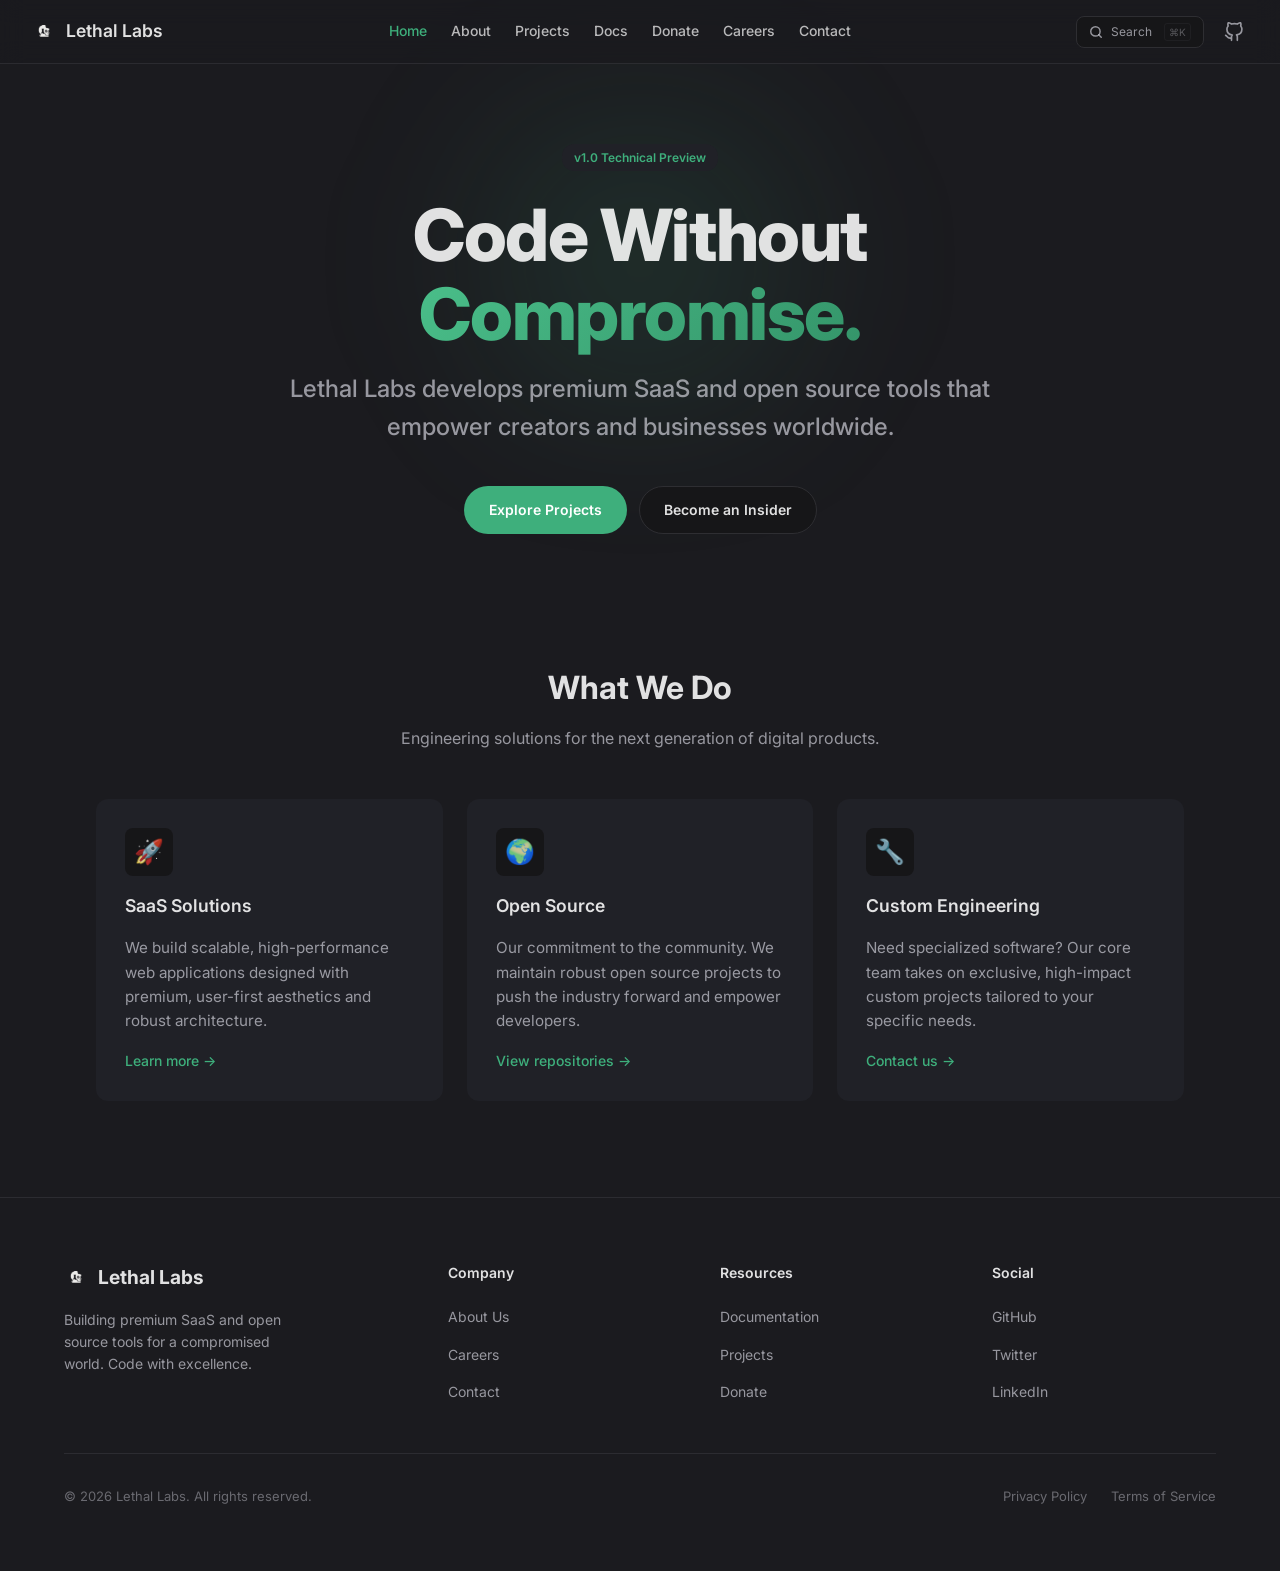
==== index.html @ 12bb0dec "new updates" ====
<!DOCTYPE html>
<html lang="en">
<head>
  <meta charset="UTF-8">
  <meta name="viewport" content="width=device-width, initial-scale=1.0">
  <title>Lethal Labs | Code Without Compromise</title>
  <meta name="description" content="Lethal Labs develops premium SaaS and open source tools that empower creators and businesses.">
  <link rel="icon" type="image/png" href="favicon.png">
  <link rel="stylesheet" href="styles.css">
  <link rel="preconnect" href="https://fonts.googleapis.com">
  <link rel="preconnect" href="https://fonts.gstatic.com" crossorigin>
  <link href="https://fonts.googleapis.com/css2?family=Inter:wght@400;500;600;700;800&display=swap" rel="stylesheet">
</head>
<body>

  <nav>
    <div class="nav-content">
      <div class="nav-brand">
        <a href="index.html">
          <img src="assets/logo.png" alt="Lethal Labs Logo">
          <span>Lethal Labs</span>
        </a>
      </div>
      
      <div class="nav-links">
        <a href="index.html" class="active">Home</a>
        <a href="about.html">About</a>
        <a href="projects.html">Projects</a>
        <a href="docs.html">Docs</a>
        <a href="donate.html">Donate</a>
        <a href="careers.html">Careers</a>
        <a href="contact.html">Contact</a>
      </div>

      <div class="nav-right">
        <div class="search-shortcut">
          <svg width="14" height="14" viewBox="0 0 24 24" fill="none" stroke="currentColor" stroke-width="2.5" stroke-linecap="round" stroke-linejoin="round"><circle cx="11" cy="11" r="8"></circle><line x1="21" y1="21" x2="16.65" y2="16.65"></line></svg>
          <span>Search</span>
          <span style="opacity: 0.5; margin-left: 4px; font-size: 10px; border: 1px solid var(--vp-c-divider); padding: 0 4px; border-radius: 3px;">⌘K</span>
        </div>
        <a href="https://github.com/openthot/lethallabs" aria-label="GitHub" class="nav-icon" target="_blank">
          <svg width="20" height="20" viewBox="0 0 24 24" fill="none" stroke="currentColor" stroke-width="2" stroke-linecap="round" stroke-linejoin="round"><path d="M9 19c-5 1.5-5-2.5-7-3m14 6v-3.87a3.37 3.37 0 0 0-.94-2.61c3.14-.35 6.44-1.54 6.44-7A5.44 5.44 0 0 0 20 4.77 5.07 5.07 0 0 0 19.91 1S18.73.65 16 2.48a13.38 13.38 0 0 0-7 0C6.27.65 5.09 1 5.09 1A5.07 5.07 0 0 0 5 4.77a5.44 5.44 0 0 0-1.5 3.78c0 5.42 3.3 6.61 6.44 7A3.37 3.37 0 0 0 9 18.13V22"></path></svg>
        </a>
        <button class="mobile-menu-btn" aria-label="Toggle Navigation">
          <svg width="24" height="24" viewBox="0 0 24 24" fill="none" stroke="currentColor" stroke-width="2" stroke-linecap="round" stroke-linejoin="round"><line x1="3" y1="12" x2="21" y2="12"></line><line x1="3" y1="6" x2="21" y2="6"></line><line x1="3" y1="18" x2="21" y2="18"></line></svg>
        </button>
      </div>
    </div>
  </nav>
  
  <main>
    <section class="hero fade-in">
      <div class="badge">v1.0 Technical Preview</div>
      <h1>Code Without <br><span>Compromise.</span></h1>
      <p>Lethal Labs develops premium SaaS and open source tools that empower creators and businesses worldwide.</p>
      <div class="cta-group">
        <a href="projects.html" class="btn btn-primary">Explore Projects</a>
        <a href="docs.html" class="btn btn-secondary">Become an Insider</a>
      </div>
    </section>

    <section class="container fade-in" style="animation-delay: 0.1s;">
      <div class="section-header">
        <h2>What We Do</h2>
        <p style="color: var(--vp-c-text-2);">Engineering solutions for the next generation of digital products.</p>
      </div>
      
      <div class="grid">
        <div class="card">
          <div class="icon">🚀</div>
          <h3>SaaS Solutions</h3>
          <p>We build scalable, high-performance web applications designed with premium, user-first aesthetics and robust architecture.</p>
          <a href="projects.html" class="link">Learn more <span>&rarr;</span></a>
        </div>
        
        <div class="card">
          <div class="icon">🌍</div>
          <h3>Open Source</h3>
          <p>Our commitment to the community. We maintain robust open source projects to push the industry forward and empower developers.</p>
          <a href="projects.html" class="link">View repositories <span>&rarr;</span></a>
        </div>
        
        <div class="card">
          <div class="icon">🔧</div>
          <h3>Custom Engineering</h3>
          <p>Need specialized software? Our core team takes on exclusive, high-impact custom projects tailored to your specific needs.</p>
          <a href="contact.html" class="link">Contact us <span>&rarr;</span></a>
        </div>
      </div>
    </section>
  </main>

  <footer>
    <div class="footer-content">
      <div class="footer-brand">
        <a href="index.html" style="font-weight: 700; font-size: 1.2rem; display: flex; align-items: center; gap: 10px;">
          <img src="assets/logo.png" alt="Logo" style="width: 24px;"> Lethal Labs
        </a>
        <p>Building premium SaaS and open source tools for a compromised world. Code with excellence.</p>
      </div>
      
      <div class="footer-column">
        <h4>Company</h4>
        <ul>
          <li><a href="about.html">About Us</a></li>
          <li><a href="careers.html">Careers</a></li>
          <li><a href="contact.html">Contact</a></li>
        </ul>
      </div>
      <div class="footer-column">
        <h4>Resources</h4>
        <ul>
          <li><a href="docs.html">Documentation</a></li>
          <li><a href="projects.html">Projects</a></li>
          <li><a href="donate.html">Donate</a></li>
        </ul>
      </div>
      <div class="footer-column">
        <h4>Social</h4>
        <ul>
          <li><a href="https://github.com/openthot" target="_blank">GitHub</a></li>
          <li><a href="#">Twitter</a></li>
          <li><a href="#">LinkedIn</a></li>
        </ul>
      </div>
    </div>
    
    <div class="footer-bottom">
      <p>&copy; 2026 Lethal Labs. All rights reserved.</p>
      <div style="display: flex; gap: 24px;">
        <a href="#">Privacy Policy</a>
        <a href="#">Terms of Service</a>
      </div>
    </div>
  </footer>

  <script src="script.js"></script>
</body>
</html>
---- styles.css ----
:root {
  /* VitePress Dark Theme Tokens */
  --vp-c-bg: #1b1b1f;
  --vp-c-bg-alt: #161618;
  --vp-c-bg-elv: #202127;
  --vp-c-bg-soft: #202127;
  
  --vp-c-text-1: rgba(255, 255, 255, 0.87);
  --vp-c-text-2: rgba(235, 235, 245, 0.60);
  --vp-c-text-3: rgba(235, 235, 245, 0.38);
  
  --vp-c-border: #2e2e32;
  --vp-c-divider: rgba(82, 82, 89, 0.32);
  --vp-c-gutter: rgba(0, 0, 0, 0.5);
  
  /* Brand Colors (Kimi CLI Green) */
  --vp-c-brand: #3eaf7c;
  --vp-c-brand-light: #4abf8a;
  --vp-c-brand-lighter: #59ce99;
  --vp-c-brand-dark: #349469;
  --vp-c-brand-darker: #2a7a56;
  
  --vp-c-brand-next: #3eaf7c;
  
  /* Layout */
  --vp-nav-height: 64px;
  --vp-layout-max-width: 1440px;
  --vp-screen-max-width: 1152px;
  
  /* Transitions */
  --transition: all 0.25s cubic-bezier(0.4, 0, 0.2, 1);
  
  /* Font */
  --font-family: 'Inter', system-ui, -apple-system, sans-serif;
  --font-mono: 'JetBrains Mono', monospace;

  /* Legacy Mapping for compatibility */
  --accent-color: var(--vp-c-brand);
}

/* Reset & Base */
* {
  box-sizing: border-box;
  margin: 0;
  padding: 0;
}

html {
  scroll-behavior: smooth;
  font-size: 16px;
}

body {
  font-family: var(--font-family);
  background-color: var(--vp-c-bg);
  color: var(--vp-c-text-1);
  line-height: 1.6;
  -webkit-font-smoothing: antialiased;
  overflow-x: hidden;
}

a {
  color: inherit;
  text-decoration: none;
  transition: var(--transition);
}

ul {
  list-style: none;
}

/* Animations */
@keyframes fadeIn {
  from { opacity: 0; transform: translateY(15px); }
  to { opacity: 1; transform: translateY(0); }
}

.fade-in {
  animation: fadeIn 0.5s ease-out forwards;
}

/* Navigation (VitePress Style) */
nav {
  position: fixed;
  top: 0;
  left: 0;
  width: 100%;
  height: var(--vp-nav-height);
  background-color: rgba(27, 27, 31, 0.7);
  backdrop-filter: blur(12px);
  -webkit-backdrop-filter: blur(12px);
  border-bottom: 1px solid var(--vp-c-divider);
  z-index: 1000;
  display: flex;
  justify-content: center;
}

.nav-content {
  width: 100%;
  max-width: var(--vp-layout-max-width);
  padding: 0 32px;
  display: flex;
  justify-content: space-between;
  align-items: center;
}

.nav-brand a {
  display: flex;
  align-items: center;
  gap: 10px;
  font-weight: 600;
  font-size: 1.1rem;
  color: var(--vp-c-text-1);
}

.nav-brand img {
  width: 24px;
  height: 24px;
}

.nav-links {
  display: flex;
  gap: 24px;
  align-items: center;
}

.nav-links a {
  font-size: 14px;
  font-weight: 500;
  color: var(--vp-c-text-1);
  opacity: 0.8;
}

.nav-links a:hover,
.nav-links a.active {
  opacity: 1;
  color: var(--vp-c-brand);
}

.nav-right {
  display: flex;
  align-items: center;
  gap: 16px;
}

.search-shortcut {
  display: flex;
  align-items: center;
  gap: 8px;
  padding: 0 12px;
  height: 32px;
  background-color: var(--vp-c-bg-alt);
  border: 1px solid var(--vp-c-border);
  border-radius: 8px;
  color: var(--vp-c-text-2);
  font-size: 12px;
  cursor: pointer;
  transition: var(--transition);
}

.search-shortcut:hover {
  border-color: var(--vp-c-brand);
}

.nav-icon {
  color: var(--vp-c-text-2);
  display: flex;
  align-items: center;
  padding: 4px;
}

.nav-icon:hover {
  color: var(--vp-c-text-1);
}

/* Hero Section (VPHero Style) */
.hero {
  padding: calc(var(--vp-nav-height) + 80px) 32px 80px;
  display: flex;
  flex-direction: column;
  align-items: center;
  text-align: center;
  position: relative;
}

/* VitePress Hero Blob */
.hero::before {
  content: '';
  position: absolute;
  top: 10%;
  left: 50%;
  transform: translateX(-50%);
  width: 600px;
  height: 400px;
  background-image: radial-gradient(circle, rgba(62, 175, 124, 0.15) 0%, transparent 70%);
  filter: blur(60px);
  z-index: -1;
  pointer-events: none;
}

.hero .badge {
  display: inline-block;
  padding: 4px 12px;
  background-color: var(--vp-c-bg-soft);
  border-radius: 12px;
  color: var(--vp-c-brand);
  font-size: 12px;
  font-weight: 600;
  margin-bottom: 24px;
}

.hero h1 {
  font-size: clamp(2.5rem, 8vw, 4.5rem);
  font-weight: 800;
  line-height: 1.1;
  letter-spacing: -0.02em;
  margin-bottom: 16px;
  color: var(--vp-c-text-1);
}

.hero h1 span {
  background: linear-gradient(135deg, var(--vp-c-brand-light) 0%, var(--vp-c-brand-dark) 100%);
  -webkit-background-clip: text;
  -webkit-text-fill-color: transparent;
}

.hero p {
  max-width: 768px;
  font-size: clamp(1.2rem, 3vw, 1.5rem);
  color: var(--vp-c-text-2);
  margin-bottom: 40px;
  font-weight: 500;
}

.cta-group {
  display: flex;
  gap: 12px;
  flex-wrap: wrap;
  justify-content: center;
}

/* Buttons (VitePress Action Buttons) */
.btn {
  display: inline-flex;
  align-items: center;
  justify-content: center;
  height: 48px;
  padding: 0 24px;
  border-radius: 24px;
  font-size: 14px;
  font-weight: 600;
  cursor: pointer;
  transition: var(--transition);
  border: 1px solid transparent;
}

.btn-primary {
  background-color: var(--vp-c-brand);
  color: #ffffff;
}

.btn-primary:hover {
  background-color: var(--vp-c-brand-light);
}

.btn-secondary {
  background-color: var(--vp-c-bg-alt);
  color: var(--vp-c-text-1);
  border-color: var(--vp-c-border);
}

.btn-secondary:hover {
  border-color: var(--vp-c-brand);
}

/* Feature Grid (VPFeatures Style) */
.container {
  max-width: var(--vp-screen-max-width);
  margin: 0 auto;
  padding: 48px 32px 96px;
}

.section-header {
  margin-bottom: 48px;
  text-align: center;
}

.section-header h2 {
  font-size: 2rem;
  font-weight: 700;
  margin-bottom: 12px;
}

.grid {
  display: grid;
  grid-template-columns: repeat(auto-fit, minmax(320px, 1fr));
  gap: 24px;
}

.card {
  background-color: var(--vp-c-bg-soft);
  padding: 28px;
  border-radius: 12px;
  border: 1px solid transparent;
  transition: var(--transition);
  display: flex;
  flex-direction: column;
  gap: 16px;
}

.card:hover {
  border-color: var(--vp-c-brand);
}

.card .icon {
  font-size: 24px;
  width: 48px;
  height: 48px;
  background-color: var(--vp-c-bg-alt);
  border-radius: 8px;
  display: flex;
  align-items: center;
  justify-content: center;
}

.card h3 {
  font-size: 1.1rem;
  font-weight: 600;
  color: var(--vp-c-text-1);
}

.card p {
  font-size: 0.95rem;
  color: var(--vp-c-text-2);
  line-height: 1.6;
}

.card .link {
  margin-top: auto;
  font-size: 14px;
  font-weight: 500;
  color: var(--vp-c-brand);
  display: flex;
  align-items: center;
  gap: 4px;
}

/* Footer (VPFooter Style) */
footer {
  border-top: 1px solid var(--vp-c-divider);
  padding: 64px 32px;
  background-color: var(--vp-c-bg);
}

.footer-content {
  max-width: var(--vp-screen-max-width);
  margin: 0 auto;
  display: grid;
  grid-template-columns: 1.5fr repeat(3, 1fr);
  gap: 48px;
}

.footer-brand {
  display: flex;
  flex-direction: column;
  gap: 16px;
}

.footer-brand p {
  font-size: 14px;
  color: var(--vp-c-text-2);
  max-width: 240px;
}

.footer-column h4 {
  font-size: 14px;
  font-weight: 600;
  color: var(--vp-c-text-1);
  margin-bottom: 20px;
}

.footer-column ul {
  display: flex;
  flex-direction: column;
  gap: 12px;
}

.footer-column a {
  font-size: 14px;
  color: var(--vp-c-text-2);
}

.footer-column a:hover {
  color: var(--vp-c-brand);
}

.footer-bottom {
  max-width: var(--vp-screen-max-width);
  margin: 48px auto 0;
  padding-top: 32px;
  border-top: 1px solid var(--vp-c-divider);
  display: flex;
  justify-content: space-between;
  align-items: center;
  color: var(--vp-c-text-3);
  font-size: 13px;
}

/* Search Overlay (DocSearch Aesthetic) */
.search-overlay {
  position: fixed;
  top: 0;
  left: 0;
  width: 100%;
  height: 100%;
  background-color: rgba(0, 0, 0, 0.8);
  backdrop-filter: blur(4px);
  z-index: 2000;
  display: none;
  align-items: flex-start;
  justify-content: center;
  padding: 80px 20px;
}

.search-overlay.active {
  display: flex;
}

.search-modal {
  width: 100%;
  max-width: 560px;
  background-color: var(--vp-c-bg-elv);
  border-radius: 8px;
  box-shadow: 0 12px 40px rgba(0,0,0,0.4);
  overflow: hidden;
  animation: fadeIn 0.2s ease-out;
}

.search-header {
  display: flex;
  align-items: center;
  padding: 0 20px;
  height: 56px;
  border-bottom: 1px solid var(--vp-c-divider);
  gap: 12px;
}

.search-header input {
  flex-grow: 1;
  background: none;
  border: none;
  color: var(--vp-c-text-1);
  font-size: 16px;
  outline: none;
}

.close-search {
  background: var(--vp-c-bg-alt);
  border: 1px solid var(--vp-c-border);
  color: var(--vp-c-text-2);
  padding: 4px 8px;
  border-radius: 4px;
  font-size: 10px;
  cursor: pointer;
}

.search-results {
  max-height: 400px;
  overflow-y: auto;
  padding: 8px;
}

.search-result-item {
  display: block;
  padding: 12px 16px;
  border-radius: 6px;
}

.search-result-item:hover {
  background-color: var(--vp-c-bg-alt);
}

.result-title {
  font-weight: 600;
  font-size: 14px;
  color: var(--vp-c-brand);
}

.result-url {
  font-size: 12px;
  color: var(--vp-c-text-2);
}

.search-empty {
  padding: 40px;
  text-align: center;
  color: var(--vp-c-text-3);
  font-size: 14px;
}

/* Mobile Menu Button */
.mobile-menu-btn {
  display: none;
  background: none;
  border: none;
  color: var(--vp-c-text-1);
  cursor: pointer;
  padding: 8px;
}

/* Sidebar (for Docs) */
.sidebar {
  width: 272px;
  height: calc(100vh - var(--vp-nav-height));
  position: sticky;
  top: var(--vp-nav-height);
  padding: 32px 0;
  overflow-y: auto;
}

/* Responsive */
@media (max-width: 960px) {
  .nav-links {
    display: none;
    position: fixed;
    top: var(--vp-nav-height);
    left: 0;
    width: 100%;
    background-color: var(--vp-c-bg);
    flex-direction: column;
    padding: 32px;
    border-bottom: 1px solid var(--vp-c-divider);
    z-index: 1001;
  }
  
  .nav-links.active {
    display: flex;
  }
  
  .mobile-menu-btn {
    display: block;
  }
  
  .nav-right {
    gap: 8px;
  }
  
  .footer-content {
    grid-template-columns: 1fr;
    gap: 32px;
  }
}
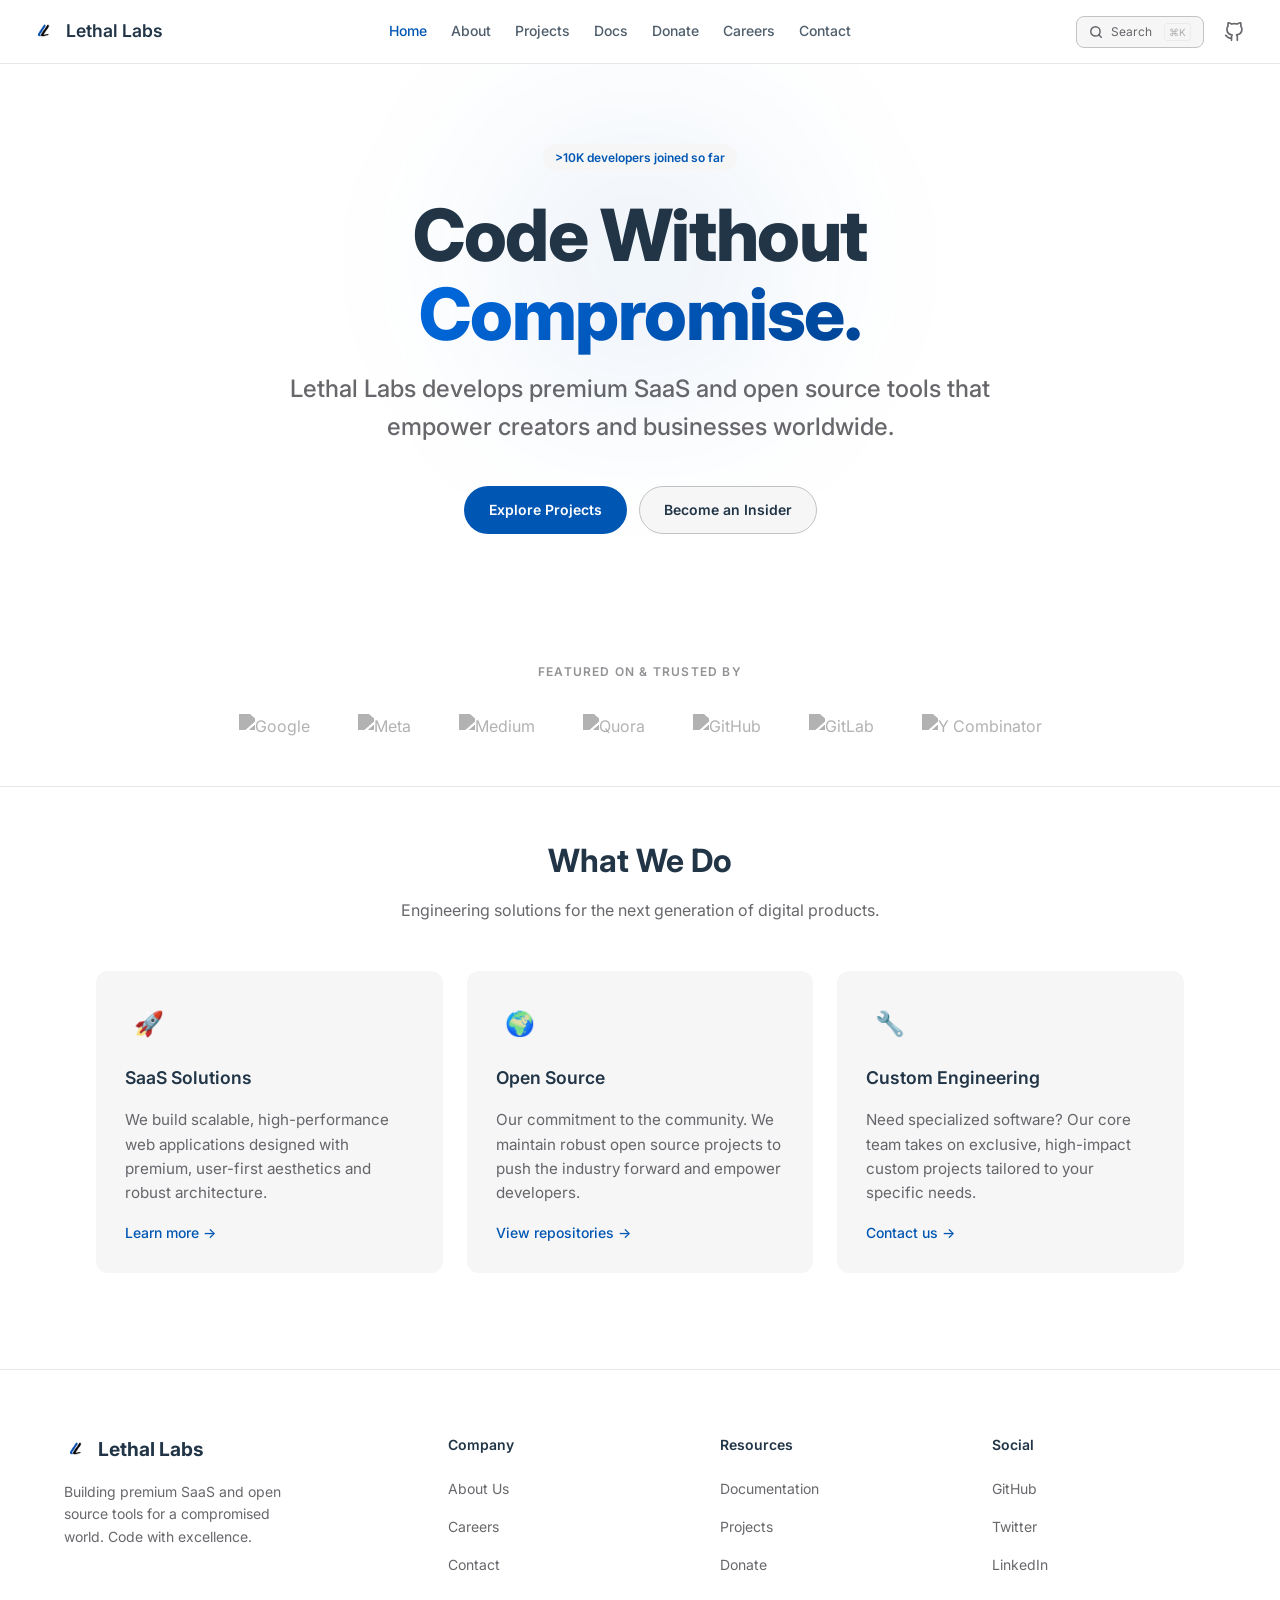
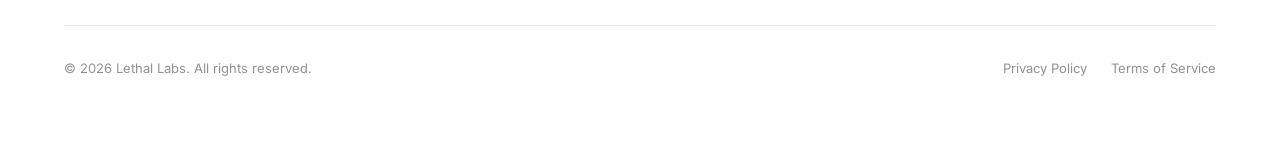
==== commit 24db8eac: "minor updates and featured brands" ====
--- a/index.html
+++ b/index.html
@@ -50,12 +50,25 @@
   
   <main>
     <section class="hero fade-in">
-      <div class="badge">v1.0 Technical Preview</div>
+      <div class="badge">>10K developers joined so far</div>
       <h1>Code Without <br><span>Compromise.</span></h1>
       <p>Lethal Labs develops premium SaaS and open source tools that empower creators and businesses worldwide.</p>
       <div class="cta-group">
         <a href="projects.html" class="btn btn-primary">Explore Projects</a>
         <a href="docs.html" class="btn btn-secondary">Become an Insider</a>
+      </div>
+    </section>
+
+    <section class="featured-on fade-in" style="animation-delay: 0.05s;">
+      <p>Featured On & Trusted By</p>
+      <div class="logo-bar">
+        <img src="https://cdn.jsdelivr.net/npm/simple-icons@v11/icons/google.svg" alt="Google">
+        <img src="https://cdn.jsdelivr.net/npm/simple-icons@v11/icons/meta.svg" alt="Meta">
+        <img src="https://cdn.jsdelivr.net/npm/simple-icons@v11/icons/medium.svg" alt="Medium">
+        <img src="https://cdn.jsdelivr.net/npm/simple-icons@v11/icons/quora.svg" alt="Quora">
+        <img src="https://cdn.jsdelivr.net/npm/simple-icons@v11/icons/github.svg" alt="GitHub">
+        <img src="https://cdn.jsdelivr.net/npm/simple-icons@v11/icons/gitlab.svg" alt="GitLab">
+        <img src="https://cdn.jsdelivr.net/npm/simple-icons@v11/icons/ycombinator.svg" alt="Y Combinator">
       </div>
     </section>
 
--- a/styles.css
+++ b/styles.css
@@ -1,26 +1,26 @@
 :root {
-  /* VitePress Dark Theme Tokens */
-  --vp-c-bg: #1b1b1f;
-  --vp-c-bg-alt: #161618;
-  --vp-c-bg-elv: #202127;
-  --vp-c-bg-soft: #202127;
-  
-  --vp-c-text-1: rgba(255, 255, 255, 0.87);
-  --vp-c-text-2: rgba(235, 235, 245, 0.60);
-  --vp-c-text-3: rgba(235, 235, 245, 0.38);
-  
-  --vp-c-border: #2e2e32;
-  --vp-c-divider: rgba(82, 82, 89, 0.32);
-  --vp-c-gutter: rgba(0, 0, 0, 0.5);
-  
-  /* Brand Colors (Kimi CLI Green) */
-  --vp-c-brand: #3eaf7c;
-  --vp-c-brand-light: #4abf8a;
-  --vp-c-brand-lighter: #59ce99;
-  --vp-c-brand-dark: #349469;
-  --vp-c-brand-darker: #2a7a56;
-  
-  --vp-c-brand-next: #3eaf7c;
+  /* VitePress Light Theme Tokens */
+  --vp-c-bg: #ffffff;
+  --vp-c-bg-alt: #f6f6f7;
+  --vp-c-bg-elv: #ffffff;
+  --vp-c-bg-soft: #f6f6f7;
+  
+  --vp-c-text-1: #213547;
+  --vp-c-text-2: rgba(60, 60, 67, 0.78);
+  --vp-c-text-3: rgba(60, 60, 67, 0.56);
+  
+  --vp-c-border: #c2c2c4;
+  --vp-c-divider: rgba(60, 60, 67, 0.12);
+  --vp-c-gutter: rgba(0, 0, 0, 0.05);
+  
+  /* Brand Colors (Matched to Logo Blue) */
+  --vp-c-brand: #0056b3;
+  --vp-c-brand-light: #006ae0;
+  --vp-c-brand-lighter: #1a85ff;
+  --vp-c-brand-dark: #004494;
+  --vp-c-brand-darker: #003375;
+  
+  --vp-c-brand-next: #0056b3;
   
   /* Layout */
   --vp-nav-height: 64px;
@@ -86,7 +86,7 @@
   left: 0;
   width: 100%;
   height: var(--vp-nav-height);
-  background-color: rgba(27, 27, 31, 0.7);
+  background-color: rgba(255, 255, 255, 0.8);
   backdrop-filter: blur(12px);
   -webkit-backdrop-filter: blur(12px);
   border-bottom: 1px solid var(--vp-c-divider);
@@ -192,7 +192,7 @@
   transform: translateX(-50%);
   width: 600px;
   height: 400px;
-  background-image: radial-gradient(circle, rgba(62, 175, 124, 0.15) 0%, transparent 70%);
+  background-image: radial-gradient(circle, rgba(0, 86, 179, 0.08) 0%, transparent 70%);
   filter: blur(60px);
   z-index: -1;
   pointer-events: none;
@@ -343,6 +343,46 @@
   display: flex;
   align-items: center;
   gap: 4px;
+}
+
+/* Featured On Section */
+.featured-on {
+  padding: 48px 32px;
+  border-bottom: 1px solid var(--vp-c-divider);
+  text-align: center;
+  overflow: hidden;
+}
+
+.featured-on p {
+  font-size: 12px;
+  font-weight: 600;
+  text-transform: uppercase;
+  letter-spacing: 0.1em;
+  color: var(--vp-c-text-3);
+  margin-bottom: 32px;
+}
+
+.logo-bar {
+  display: flex;
+  justify-content: center;
+  align-items: center;
+  flex-wrap: wrap;
+  gap: 48px;
+  max-width: var(--vp-screen-max-width);
+  margin: 0 auto;
+}
+
+.logo-bar svg, .logo-bar img {
+  height: 24px;
+  filter: grayscale(1) brightness(0);
+  opacity: 0.3;
+  transition: var(--transition);
+}
+
+.logo-bar svg:hover, .logo-bar img:hover {
+  filter: grayscale(0) brightness(1);
+  opacity: 1;
+  color: var(--vp-c-text-1);
 }
 
 /* Footer (VPFooter Style) */
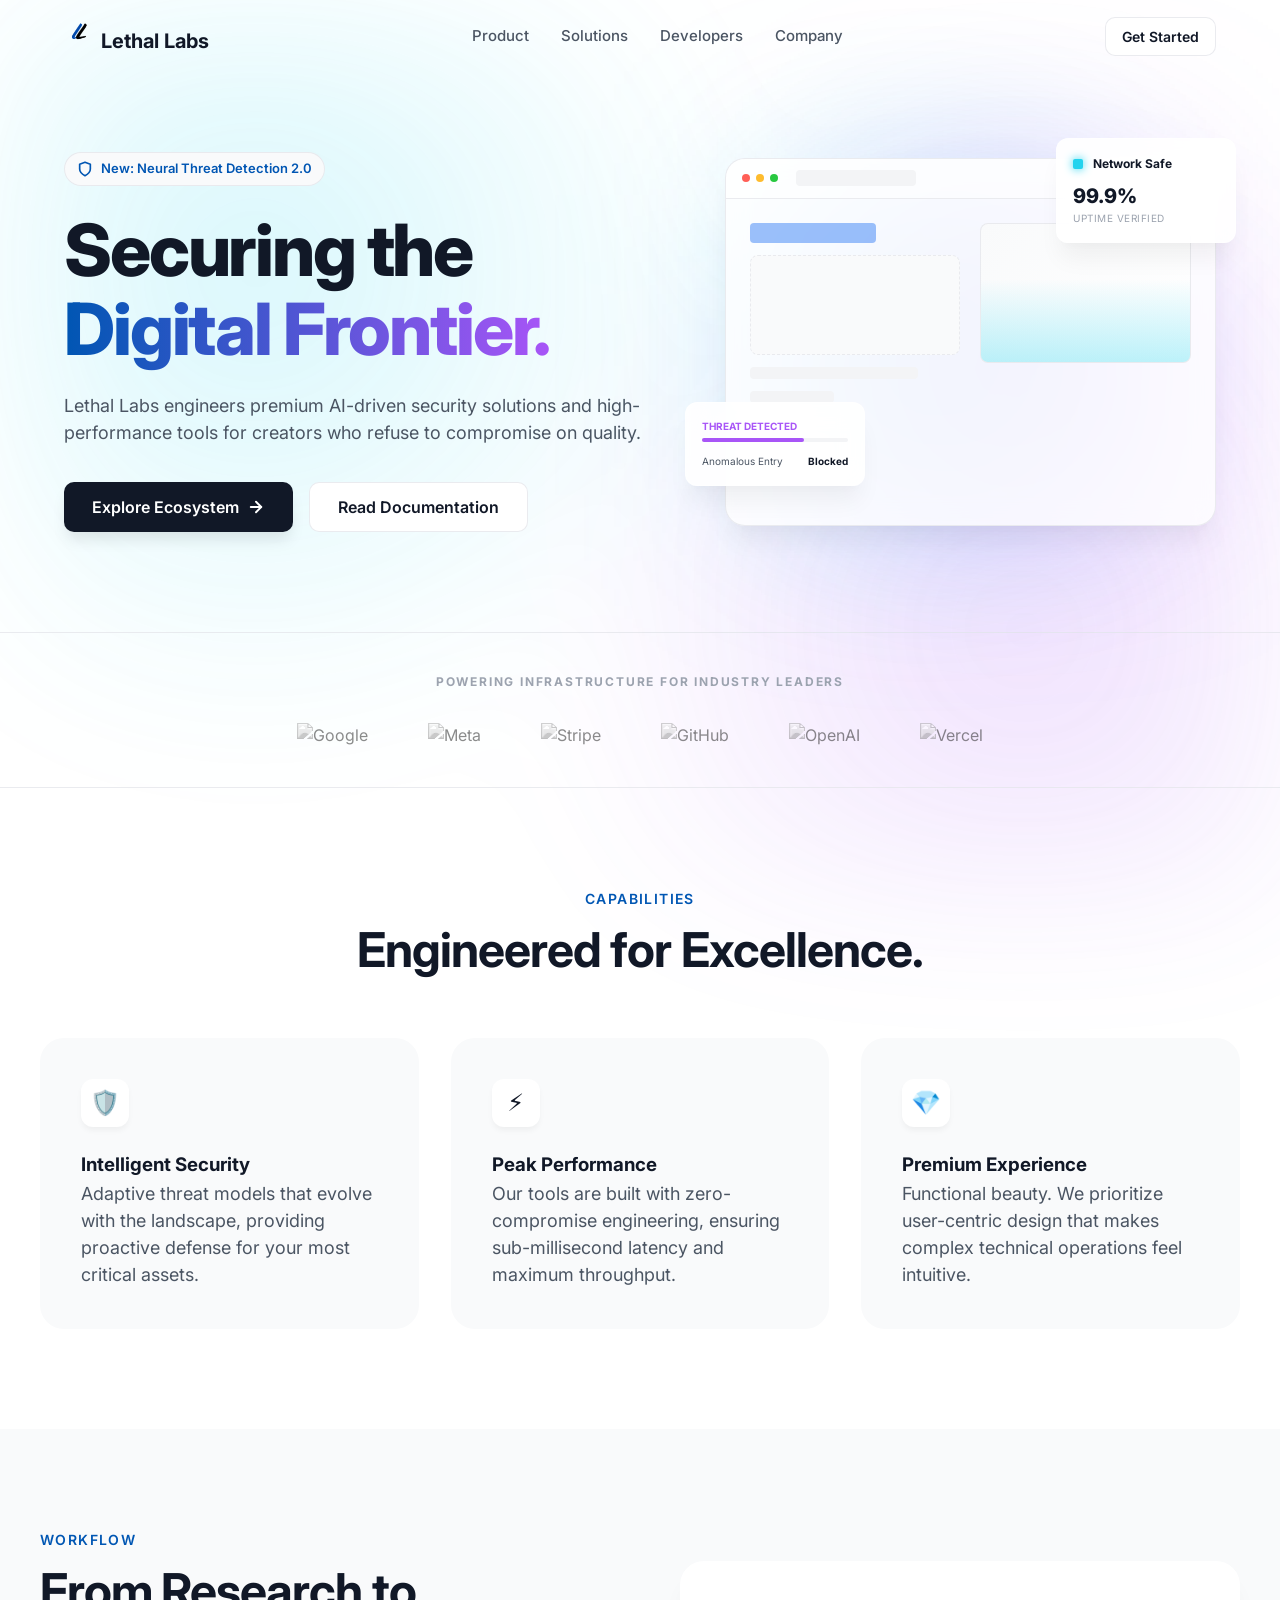
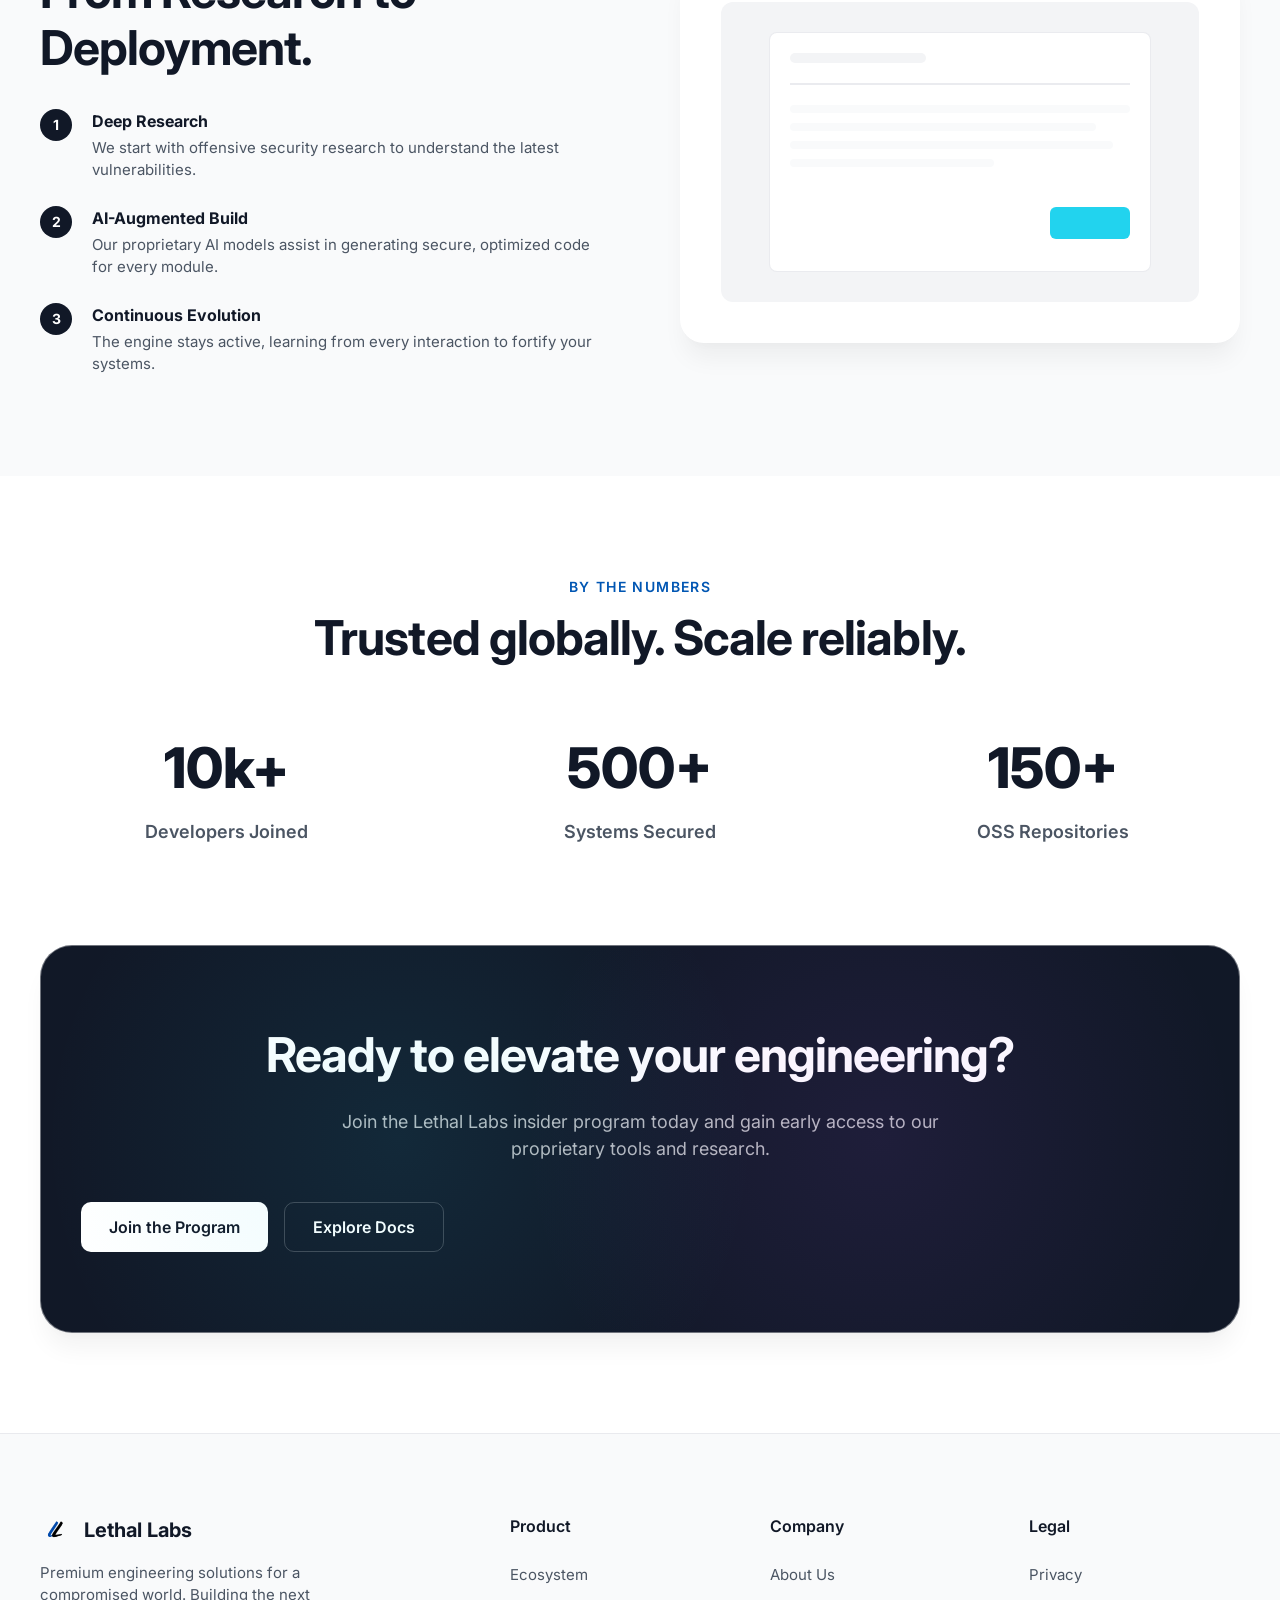
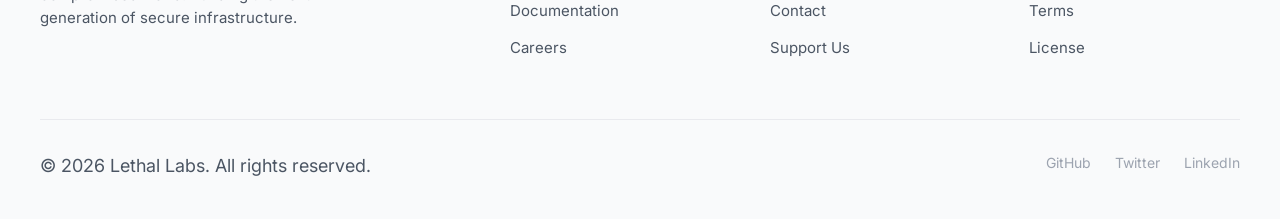
==== commit 16294304: "full site redesign with premium SaaS aesthetic and site-wide consistency" ====
--- a/index.html
+++ b/index.html
@@ -3,8 +3,8 @@
 <head>
   <meta charset="UTF-8">
   <meta name="viewport" content="width=device-width, initial-scale=1.0">
-  <title>Lethal Labs | Code Without Compromise</title>
-  <meta name="description" content="Lethal Labs develops premium SaaS and open source tools that empower creators and businesses.">
+  <title>Lethal Labs | Intelligent Security & AI Engineering</title>
+  <meta name="description" content="Lethal Labs develops high-end SaaS and AI tools for the next generation of digital infrastructure. Premium security, performance, and design.">
   <link rel="icon" type="image/png" href="favicon.png">
   <link rel="stylesheet" href="styles.css">
   <link rel="preconnect" href="https://fonts.googleapis.com">
@@ -13,7 +13,9 @@
 </head>
 <body>
 
-  <nav>
+  <div class="bg-mesh"></div>
+
+  <nav id="navbar">
     <div class="nav-content">
       <div class="nav-brand">
         <a href="index.html">
@@ -23,130 +25,269 @@
       </div>
       
       <div class="nav-links">
-        <a href="index.html" class="active">Home</a>
-        <a href="about.html">About</a>
-        <a href="projects.html">Projects</a>
-        <a href="docs.html">Docs</a>
-        <a href="donate.html">Donate</a>
-        <a href="careers.html">Careers</a>
-        <a href="contact.html">Contact</a>
+        <a href="index.html">Product</a>
+        <a href="projects.html">Solutions</a>
+        <a href="docs.html">Developers</a>
+        <a href="about.html">Company</a>
       </div>
 
       <div class="nav-right">
-        <div class="search-shortcut">
-          <svg width="14" height="14" viewBox="0 0 24 24" fill="none" stroke="currentColor" stroke-width="2.5" stroke-linecap="round" stroke-linejoin="round"><circle cx="11" cy="11" r="8"></circle><line x1="21" y1="21" x2="16.65" y2="16.65"></line></svg>
-          <span>Search</span>
-          <span style="opacity: 0.5; margin-left: 4px; font-size: 10px; border: 1px solid var(--vp-c-divider); padding: 0 4px; border-radius: 3px;">⌘K</span>
-        </div>
-        <a href="https://github.com/openthot/lethallabs" aria-label="GitHub" class="nav-icon" target="_blank">
-          <svg width="20" height="20" viewBox="0 0 24 24" fill="none" stroke="currentColor" stroke-width="2" stroke-linecap="round" stroke-linejoin="round"><path d="M9 19c-5 1.5-5-2.5-7-3m14 6v-3.87a3.37 3.37 0 0 0-.94-2.61c3.14-.35 6.44-1.54 6.44-7A5.44 5.44 0 0 0 20 4.77 5.07 5.07 0 0 0 19.91 1S18.73.65 16 2.48a13.38 13.38 0 0 0-7 0C6.27.65 5.09 1 5.09 1A5.07 5.07 0 0 0 5 4.77a5.44 5.44 0 0 0-1.5 3.78c0 5.42 3.3 6.61 6.44 7A3.37 3.37 0 0 0 9 18.13V22"></path></svg>
-        </a>
-        <button class="mobile-menu-btn" aria-label="Toggle Navigation">
-          <svg width="24" height="24" viewBox="0 0 24 24" fill="none" stroke="currentColor" stroke-width="2" stroke-linecap="round" stroke-linejoin="round"><line x1="3" y1="12" x2="21" y2="12"></line><line x1="3" y1="6" x2="21" y2="6"></line><line x1="3" y1="18" x2="21" y2="18"></line></svg>
-        </button>
+        <a href="contact.html" class="btn btn-secondary" style="padding: 8px 16px; font-size: 0.875rem;">Get Started</a>
       </div>
     </div>
   </nav>
-  
+
   <main>
-    <section class="hero fade-in">
-      <div class="badge">>10K developers joined so far</div>
-      <h1>Code Without <br><span>Compromise.</span></h1>
-      <p>Lethal Labs develops premium SaaS and open source tools that empower creators and businesses worldwide.</p>
-      <div class="cta-group">
-        <a href="projects.html" class="btn btn-primary">Explore Projects</a>
-        <a href="docs.html" class="btn btn-secondary">Become an Insider</a>
-      </div>
-    </section>
-
-    <section class="featured-on fade-in" style="animation-delay: 0.05s;">
-      <p>Featured On & Trusted By</p>
-      <div class="logo-bar">
-        <img src="https://cdn.jsdelivr.net/npm/simple-icons@v11/icons/google.svg" alt="Google">
-        <img src="https://cdn.jsdelivr.net/npm/simple-icons@v11/icons/meta.svg" alt="Meta">
-        <img src="https://cdn.jsdelivr.net/npm/simple-icons@v11/icons/medium.svg" alt="Medium">
-        <img src="https://cdn.jsdelivr.net/npm/simple-icons@v11/icons/quora.svg" alt="Quora">
-        <img src="https://cdn.jsdelivr.net/npm/simple-icons@v11/icons/github.svg" alt="GitHub">
-        <img src="https://cdn.jsdelivr.net/npm/simple-icons@v11/icons/gitlab.svg" alt="GitLab">
-        <img src="https://cdn.jsdelivr.net/npm/simple-icons@v11/icons/ycombinator.svg" alt="Y Combinator">
-      </div>
-    </section>
-
-    <section class="container fade-in" style="animation-delay: 0.1s;">
-      <div class="section-header">
-        <h2>What We Do</h2>
-        <p style="color: var(--vp-c-text-2);">Engineering solutions for the next generation of digital products.</p>
-      </div>
-      
-      <div class="grid">
-        <div class="card">
-          <div class="icon">🚀</div>
-          <h3>SaaS Solutions</h3>
-          <p>We build scalable, high-performance web applications designed with premium, user-first aesthetics and robust architecture.</p>
-          <a href="projects.html" class="link">Learn more <span>&rarr;</span></a>
-        </div>
+    <!-- Hero Section -->
+    <section class="hero">
+      <div class="hero-content">
+        <div class="badge">
+          <svg width="16" height="16" viewBox="0 0 24 24" fill="none" stroke="currentColor" stroke-width="2.5" stroke-linecap="round" stroke-linejoin="round"><path d="M12 22s8-4 8-10V5l-8-3-8 3v7c0 6 8 10 8 10z"></path></svg>
+          New: Neural Threat Detection 2.0
+        </div>
+        <h1>Securing the <br><span>Digital Frontier.</span></h1>
+        <p>Lethal Labs engineers premium AI-driven security solutions and high-performance tools for creators who refuse to compromise on quality.</p>
+        <div class="cta-group">
+          <a href="projects.html" class="btn btn-primary">
+            Explore Ecosystem
+            <svg width="18" height="18" viewBox="0 0 24 24" fill="none" stroke="currentColor" stroke-width="2.5" stroke-linecap="round" stroke-linejoin="round"><line x1="5" y1="12" x2="19" y2="12"></line><polyline points="12 5 19 12 12 19"></polyline></svg>
+          </a>
+          <a href="docs.html" class="btn btn-secondary">Read Documentation</a>
+        </div>
+      </div>
+
+      <div class="hero-graphic">
+        <!-- Background Ambient Glows -->
+        <div style="position: absolute; width: 300px; height: 300px; background: var(--accent-glow-cyan); filter: blur(100px); top: 10%; left: 10%; z-index: 0;"></div>
+        <div style="position: absolute; width: 300px; height: 300px; background: var(--accent-glow-purple); filter: blur(100px); bottom: 10%; right: 10%; z-index: 0;"></div>
+
+        <!-- Main Product Card (Abstract Dashboard) -->
+        <div class="main-card glass animate-float" style="background: rgba(255,255,255,0.8); border: 1px solid var(--border-subtle); display: flex; flex-direction: column; z-index: 1;">
+          <div style="height: 40px; border-bottom: 1px solid var(--border-subtle); display: flex; align-items: center; padding: 0 16px; gap: 6px; background: rgba(255,255,255,0.5);">
+            <div style="width: 8px; height: 8px; border-radius: 50%; background: #ff5f57;"></div>
+            <div style="width: 8px; height: 8px; border-radius: 50%; background: #febc2e;"></div>
+            <div style="width: 8px; height: 8px; border-radius: 50%; background: #28c840;"></div>
+            <div style="margin-left: 12px; height: 16px; width: 120px; background: var(--bg-tertiary); border-radius: 4px;"></div>
+          </div>
+          <div style="flex-grow: 1; padding: 24px; display: grid; grid-template-columns: 1fr 1fr; gap: 20px;">
+            <div style="display: flex; flex-direction: column; gap: 12px;">
+              <div style="height: 20px; width: 60%; background: var(--brand-glow); border-radius: 4px;"></div>
+              <div style="height: 100px; width: 100%; background: var(--bg-secondary); border-radius: 8px; border: 1px dashed var(--border-subtle);"></div>
+              <div style="height: 12px; width: 80%; background: var(--bg-tertiary); border-radius: 4px;"></div>
+              <div style="height: 12px; width: 40%; background: var(--bg-tertiary); border-radius: 4px;"></div>
+            </div>
+            <div style="display: flex; flex-direction: column; gap: 12px;">
+              <div style="height: 140px; width: 100%; background: linear-gradient(135deg, var(--bg-secondary) 0%, white 100%); border-radius: 8px; position: relative; overflow: hidden; border: 1px solid var(--border-subtle);">
+                 <div style="position: absolute; bottom: 0; left: 0; width: 100%; height: 60%; background: linear-gradient(0deg, var(--accent-glow-cyan) 0%, transparent 100%);"></div>
+              </div>
+            </div>
+          </div>
+        </div>
+
+        <!-- Floating Accent Cards -->
+        <div class="floating-card glass animate-float card-1" style="background: rgba(255,255,255,0.9);">
+          <div style="display: flex; align-items: center; gap: 10px; margin-bottom: 8px;">
+            <div style="width: 10px; height: 10px; border-radius: 20%; background: var(--accent-cyan); box-shadow: 0 0 10px var(--accent-cyan);"></div>
+            <span style="font-size: 0.75rem; font-weight: 700; color: var(--text-primary);">Network Safe</span>
+          </div>
+          <div style="font-size: 1.25rem; font-weight: 800; color: var(--text-primary);">99.9%</div>
+          <div style="font-size: 0.625rem; color: var(--text-tertiary); text-transform: uppercase; letter-spacing: 0.05em;">Uptime verified</div>
+        </div>
+
+        <div class="floating-card glass animate-float card-2" style="background: rgba(255,255,255,0.9);">
+          <div style="font-size: 0.625rem; font-weight: 700; color: var(--accent-purple); margin-bottom: 4px;">THREAT DETECTED</div>
+          <div style="height: 4px; width: 100%; background: var(--bg-tertiary); border-radius: 2px; margin-bottom: 12px;">
+            <div style="height: 100%; width: 70%; background: var(--accent-purple); border-radius: 2px;"></div>
+          </div>
+          <div style="display: flex; justify-content: space-between; align-items: center;">
+             <span style="font-size: 0.625rem; color: var(--text-secondary);">Anomalous Entry</span>
+             <span style="font-size: 0.625rem; font-weight: 700;">Blocked</span>
+          </div>
+        </div>
+      </div>
+    </section>
+
+    <!-- Trust Strip -->
+    <section style="padding: 40px 24px; border-top: 1px solid var(--border-subtle); border-bottom: 1px solid var(--border-subtle);">
+      <div class="container">
+        <p style="text-align: center; font-size: 0.75rem; font-weight: 700; color: var(--text-tertiary); text-transform: uppercase; letter-spacing: 0.15em; margin-bottom: 32px;">Powering infrastructure for industry leaders</p>
+        <div class="logo-bar">
+          <img src="https://cdn.jsdelivr.net/npm/simple-icons@v11/icons/google.svg" alt="Google">
+          <img src="https://cdn.jsdelivr.net/npm/simple-icons@v11/icons/meta.svg" alt="Meta">
+          <img src="https://cdn.jsdelivr.net/npm/simple-icons@v11/icons/stripe.svg" alt="Stripe">
+          <img src="https://cdn.jsdelivr.net/npm/simple-icons@v11/icons/github.svg" alt="GitHub">
+          <img src="https://cdn.jsdelivr.net/npm/simple-icons@v11/icons/openai.svg" alt="OpenAI">
+          <img src="https://cdn.jsdelivr.net/npm/simple-icons@v11/icons/vercel.svg" alt="Vercel">
+        </div>
+      </div>
+    </section>
+
+    <!-- Features Grid -->
+    <section id="features">
+      <div class="container">
+        <div class="section-label">Capabilities</div>
+        <h2 class="section-title">Engineered for Excellence.</h2>
+        <div class="features-grid">
+          <div class="feature-card">
+            <div class="feature-icon">🛡️</div>
+            <h3>Intelligent Security</h3>
+            <p>Adaptive threat models that evolve with the landscape, providing proactive defense for your most critical assets.</p>
+          </div>
+          <div class="feature-card">
+            <div class="feature-icon">⚡</div>
+            <h3>Peak Performance</h3>
+            <p>Our tools are built with zero-compromise engineering, ensuring sub-millisecond latency and maximum throughput.</p>
+          </div>
+          <div class="feature-card">
+            <div class="feature-icon">💎</div>
+            <h3>Premium Experience</h3>
+            <p>Functional beauty. We prioritize user-centric design that makes complex technical operations feel intuitive.</p>
+          </div>
+        </div>
+      </div>
+    </section>
+
+    <!-- Workflow Section -->
+    <section style="background: var(--bg-secondary);">
+      <div class="container" style="display: grid; grid-template-columns: 1fr 1fr; gap: 80px; align-items: center;">
+        <div>
+          <div class="section-label" style="text-align: left;">Workflow</div>
+          <h2 style="text-align: left; margin-bottom: 32px;">From Research to <br>Deployment.</h2>
+          <div style="display: flex; flex-direction: column; gap: 24px;">
+            <div style="display: flex; gap: 20px;">
+              <div style="flex-shrink: 0; width: 32px; height: 32px; border-radius: 50%; background: var(--text-primary); color: white; display: flex; align-items: center; justify-content: center; font-weight: 700; font-size: 0.875rem;">1</div>
+              <div>
+                <h4 style="margin-bottom: 4px;">Deep Research</h4>
+                <p style="font-size: 0.9375rem;">We start with offensive security research to understand the latest vulnerabilities.</p>
+              </div>
+            </div>
+            <div style="display: flex; gap: 20px;">
+              <div style="flex-shrink: 0; width: 32px; height: 32px; border-radius: 50%; background: var(--text-primary); color: white; display: flex; align-items: center; justify-content: center; font-weight: 700; font-size: 0.875rem;">2</div>
+              <div>
+                <h4 style="margin-bottom: 4px;">AI-Augmented Build</h4>
+                <p style="font-size: 0.9375rem;">Our proprietary AI models assist in generating secure, optimized code for every module.</p>
+              </div>
+            </div>
+            <div style="display: flex; gap: 20px;">
+              <div style="flex-shrink: 0; width: 32px; height: 32px; border-radius: 50%; background: var(--text-primary); color: white; display: flex; align-items: center; justify-content: center; font-weight: 700; font-size: 0.875rem;">3</div>
+              <div>
+                <h4 style="margin-bottom: 4px;">Continuous Evolution</h4>
+                <p style="font-size: 0.9375rem;">The engine stays active, learning from every interaction to fortify your systems.</p>
+              </div>
+            </div>
+          </div>
+        </div>
+        <div class="glass" style="background: white; border-radius: 24px; padding: 40px; position: relative;">
+          <div style="height: 300px; width: 100%; background: var(--bg-tertiary); border-radius: 12px; display: flex; align-items: center; justify-content: center; overflow: hidden;">
+            <div style="width: 80%; height: 80%; background: white; border-radius: 8px; border: 1px solid var(--border-subtle); padding: 20px;">
+              <div style="width: 40%; height: 10px; background: var(--bg-tertiary); border-radius: 5px; margin-bottom: 20px;"></div>
+              <div style="width: 100%; height: 2px; background: var(--border-subtle); margin-bottom: 20px;"></div>
+              <div style="display: flex; flex-direction: column; gap: 10px;">
+                <div style="width: 100%; height: 8px; background: var(--bg-secondary); border-radius: 4px;"></div>
+                <div style="width: 90%; height: 8px; background: var(--bg-secondary); border-radius: 4px;"></div>
+                <div style="width: 95%; height: 8px; background: var(--bg-secondary); border-radius: 4px;"></div>
+                <div style="width: 60%; height: 8px; background: var(--bg-secondary); border-radius: 4px;"></div>
+              </div>
+              <div style="margin-top: 40px; display: flex; justify-content: flex-end;">
+                <div style="width: 80px; height: 32px; background: var(--accent-cyan); border-radius: 6px;"></div>
+              </div>
+            </div>
+          </div>
+        </div>
+      </div>
+    </section>
+
+    <!-- Proof/Stats Section -->
+    <section>
+      <div class="container" style="text-align: center;">
+        <div class="section-label">By the Numbers</div>
+        <h2 style="margin-bottom: 60px;">Trusted globally. Scale reliably.</h2>
+        <div style="display: grid; grid-template-columns: repeat(3, 1fr); gap: 40px;">
+          <div>
+            <div style="font-size: 3.5rem; font-weight: 800; color: var(--text-primary); margin-bottom: 8px;">10k+</div>
+            <p style="font-weight: 600;">Developers Joined</p>
+          </div>
+          <div>
+            <div style="font-size: 3.5rem; font-weight: 800; color: var(--text-primary); margin-bottom: 8px;">500+</div>
+            <p style="font-weight: 600;">Systems Secured</p>
+          </div>
+          <div>
+            <div style="font-size: 3.5rem; font-weight: 800; color: var(--text-primary); margin-bottom: 8px;">150+</div>
+            <p style="font-weight: 600;">OSS Repositories</p>
+          </div>
+        </div>
+      </div>
+    </section>
+
+    <!-- Final CTA -->
+    <section style="padding: 0 24px 100px;">
+      <div class="container glass" style="background: var(--text-primary); color: white; border-radius: 32px; padding: 80px 40px; text-align: center; position: relative; overflow: hidden;">
+        <div style="position: absolute; top: -50%; left: -20%; width: 100%; height: 200%; background: radial-gradient(circle, var(--accent-glow-cyan) 0%, transparent 50%); opacity: 0.3;"></div>
+        <div style="position: absolute; bottom: -50%; right: -20%; width: 100%; height: 200%; background: radial-gradient(circle, var(--accent-glow-purple) 0%, transparent 50%); opacity: 0.3;"></div>
         
-        <div class="card">
-          <div class="icon">🌍</div>
-          <h3>Open Source</h3>
-          <p>Our commitment to the community. We maintain robust open source projects to push the industry forward and empower developers.</p>
-          <a href="projects.html" class="link">View repositories <span>&rarr;</span></a>
-        </div>
-        
-        <div class="card">
-          <div class="icon">🔧</div>
-          <h3>Custom Engineering</h3>
-          <p>Need specialized software? Our core team takes on exclusive, high-impact custom projects tailored to your specific needs.</p>
-          <a href="contact.html" class="link">Contact us <span>&rarr;</span></a>
+        <h2 style="color: white; margin-bottom: 24px;">Ready to elevate your engineering?</h2>
+        <p style="color: rgba(255,255,255,0.7); max-width: 600px; margin: 0 auto 40px;">Join the Lethal Labs insider program today and gain early access to our proprietary tools and research.</p>
+        <div class="cta-group">
+          <a href="contact.html" class="btn" style="background: white; color: var(--text-primary);">Join the Program</a>
+          <a href="docs.html" class="btn" style="border: 1px solid rgba(255,255,255,0.2); color: white;">Explore Docs</a>
         </div>
       </div>
     </section>
   </main>
 
   <footer>
-    <div class="footer-content">
-      <div class="footer-brand">
-        <a href="index.html" style="font-weight: 700; font-size: 1.2rem; display: flex; align-items: center; gap: 10px;">
-          <img src="assets/logo.png" alt="Logo" style="width: 24px;"> Lethal Labs
-        </a>
-        <p>Building premium SaaS and open source tools for a compromised world. Code with excellence.</p>
-      </div>
-      
-      <div class="footer-column">
+    <div class="footer-grid">
+      <div class="footer-info">
+        <div class="nav-brand">
+          <img src="assets/logo.png" alt="Lethal Labs Logo">
+          <span>Lethal Labs</span>
+        </div>
+        <p>Premium engineering solutions for a compromised world. Building the next generation of secure infrastructure.</p>
+      </div>
+      <div class="footer-col">
+        <h4>Product</h4>
+        <ul>
+          <li><a href="projects.html">Ecosystem</a></li>
+          <li><a href="docs.html">Documentation</a></li>
+          <li><a href="careers.html">Careers</a></li>
+        </ul>
+      </div>
+      <div class="footer-col">
         <h4>Company</h4>
         <ul>
           <li><a href="about.html">About Us</a></li>
-          <li><a href="careers.html">Careers</a></li>
           <li><a href="contact.html">Contact</a></li>
+          <li><a href="donate.html">Support Us</a></li>
         </ul>
       </div>
-      <div class="footer-column">
-        <h4>Resources</h4>
+      <div class="footer-col">
+        <h4>Legal</h4>
         <ul>
-          <li><a href="docs.html">Documentation</a></li>
-          <li><a href="projects.html">Projects</a></li>
-          <li><a href="donate.html">Donate</a></li>
+          <li><a href="privacy.html">Privacy</a></li>
+          <li><a href="terms.html">Terms</a></li>
+          <li><a href="LICENSE">License</a></li>
         </ul>
       </div>
-      <div class="footer-column">
-        <h4>Social</h4>
-        <ul>
-          <li><a href="https://github.com/openthot" target="_blank">GitHub</a></li>
-          <li><a href="#">Twitter</a></li>
-          <li><a href="#">LinkedIn</a></li>
-        </ul>
-      </div>
     </div>
-    
     <div class="footer-bottom">
       <p>&copy; 2026 Lethal Labs. All rights reserved.</p>
       <div style="display: flex; gap: 24px;">
-        <a href="#">Privacy Policy</a>
-        <a href="#">Terms of Service</a>
+        <a href="https://github.com/openthot" target="_blank">GitHub</a>
+        <a href="#">Twitter</a>
+        <a href="#">LinkedIn</a>
       </div>
     </div>
   </footer>
 
-  <script src="script.js"></script>
+  <script>
+    const navbar = document.getElementById('navbar');
+    window.onscroll = () => {
+      if (window.scrollY > 20) {
+        navbar.classList.add('scrolled');
+      } else {
+        navbar.classList.remove('scrolled');
+      }
+    };
+  </script>
 </body>
 </html>
--- a/styles.css
+++ b/styles.css
@@ -1,44 +1,48 @@
 :root {
-  /* VitePress Light Theme Tokens */
-  --vp-c-bg: #ffffff;
-  --vp-c-bg-alt: #f6f6f7;
-  --vp-c-bg-elv: #ffffff;
-  --vp-c-bg-soft: #f6f6f7;
-  
-  --vp-c-text-1: #213547;
-  --vp-c-text-2: rgba(60, 60, 67, 0.78);
-  --vp-c-text-3: rgba(60, 60, 67, 0.56);
-  
-  --vp-c-border: #c2c2c4;
-  --vp-c-divider: rgba(60, 60, 67, 0.12);
-  --vp-c-gutter: rgba(0, 0, 0, 0.05);
-  
-  /* Brand Colors (Matched to Logo Blue) */
-  --vp-c-brand: #0056b3;
-  --vp-c-brand-light: #006ae0;
-  --vp-c-brand-lighter: #1a85ff;
-  --vp-c-brand-dark: #004494;
-  --vp-c-brand-darker: #003375;
-  
-  --vp-c-brand-next: #0056b3;
-  
-  /* Layout */
-  --vp-nav-height: 64px;
-  --vp-layout-max-width: 1440px;
-  --vp-screen-max-width: 1152px;
-  
-  /* Transitions */
-  --transition: all 0.25s cubic-bezier(0.4, 0, 0.2, 1);
-  
-  /* Font */
-  --font-family: 'Inter', system-ui, -apple-system, sans-serif;
-  --font-mono: 'JetBrains Mono', monospace;
-
-  /* Legacy Mapping for compatibility */
-  --accent-color: var(--vp-c-brand);
-}
-
-/* Reset & Base */
+  /* Premium SaaS Palette */
+  --bg-primary: #ffffff;
+  --bg-secondary: #f9fafb;
+  --bg-tertiary: #f3f4f6;
+  
+  --text-primary: #111827;
+  --text-secondary: #4b5563;
+  --text-tertiary: #9ca3af;
+  
+  --brand-primary: #0056b3;
+  --brand-light: #3b82f6;
+  --brand-glow: rgba(59, 130, 246, 0.5);
+  
+  /* Neon Accents */
+  --accent-cyan: #22d3ee;
+  --accent-purple: #a855f7;
+  --accent-glow-cyan: rgba(34, 211, 238, 0.3);
+  --accent-glow-purple: rgba(168, 85, 247, 0.3);
+  
+  --border-subtle: rgba(229, 231, 235, 0.8);
+  --glass-bg: rgba(255, 255, 255, 0.7);
+  --glass-border: rgba(255, 255, 255, 0.4);
+  
+  /* Layout & Transitions */
+  --nav-height: 72px;
+  --max-width: 1200px;
+  --transition-smooth: all 0.4s cubic-bezier(0.4, 0, 0.2, 1);
+  --shadow-premium: 0 20px 25px -5px rgba(0, 0, 0, 0.05), 0 10px 10px -5px rgba(0, 0, 0, 0.02);
+  
+  /* Typography */
+  --font-main: 'Inter', system-ui, -apple-system, sans-serif;
+
+  /* Legacy Mappings */
+  --vp-c-text-1: var(--text-primary);
+  --vp-c-text-2: var(--text-secondary);
+  --vp-c-text-3: var(--text-tertiary);
+  --vp-c-brand: var(--brand-primary);
+  --vp-c-bg: var(--bg-primary);
+  --vp-c-bg-alt: var(--bg-secondary);
+  --vp-c-bg-soft: var(--bg-secondary);
+  --vp-c-divider: var(--border-subtle);
+}
+
+/* Base Resets */
 * {
   box-sizing: border-box;
   margin: 0;
@@ -48,545 +52,408 @@
 html {
   scroll-behavior: smooth;
   font-size: 16px;
+  -webkit-font-smoothing: antialiased;
 }
 
 body {
-  font-family: var(--font-family);
-  background-color: var(--vp-c-bg);
-  color: var(--vp-c-text-1);
-  line-height: 1.6;
-  -webkit-font-smoothing: antialiased;
+  font-family: var(--font-main);
+  background-color: var(--bg-primary);
+  color: var(--text-primary);
+  line-height: 1.5;
   overflow-x: hidden;
 }
 
 a {
+  text-decoration: none;
   color: inherit;
-  text-decoration: none;
-  transition: var(--transition);
-}
-
-ul {
-  list-style: none;
+  transition: var(--transition-smooth);
+}
+
+/* Glassmorphism Utility */
+.glass {
+  background: var(--glass-bg);
+  backdrop-filter: blur(12px);
+  -webkit-backdrop-filter: blur(12px);
+  border: 1px solid var(--glass-border);
+  box-shadow: var(--shadow-premium);
 }
 
 /* Animations */
-@keyframes fadeIn {
-  from { opacity: 0; transform: translateY(15px); }
-  to { opacity: 1; transform: translateY(0); }
-}
-
-.fade-in {
-  animation: fadeIn 0.5s ease-out forwards;
-}
-
-/* Navigation (VitePress Style) */
+@keyframes float {
+  0% { transform: translateY(0px); }
+  50% { transform: translateY(-10px); }
+  100% { transform: translateY(0px); }
+}
+
+@keyframes pulse-glow {
+  0% { box-shadow: 0 0 0 0 var(--brand-glow); }
+  70% { box-shadow: 0 0 0 15px rgba(59, 130, 246, 0); }
+  100% { box-shadow: 0 0 0 0 rgba(59, 130, 246, 0); }
+}
+
+@keyframes mesh-gradient {
+  0% { background-position: 0% 50%; }
+  50% { background-position: 100% 50%; }
+  100% { background-position: 0% 50%; }
+}
+
+.animate-float {
+  animation: float 6s ease-in-out infinite;
+}
+
+/* Background Mesh */
+.bg-mesh {
+  position: fixed;
+  top: 0;
+  left: 0;
+  width: 100%;
+  height: 100%;
+  z-index: -1;
+  background: radial-gradient(circle at 20% 30%, var(--accent-glow-cyan) 0%, transparent 40%),
+              radial-gradient(circle at 80% 70%, var(--accent-glow-purple) 0%, transparent 40%);
+  filter: blur(80px);
+  opacity: 0.6;
+}
+
+/* Typography Scale */
+h1 {
+  font-size: clamp(2.5rem, 6vw, 4.5rem);
+  font-weight: 800;
+  line-height: 1.1;
+  letter-spacing: -0.03em;
+}
+
+h2 {
+  font-size: clamp(2rem, 4vw, 3rem);
+  font-weight: 700;
+  line-height: 1.2;
+  letter-spacing: -0.02em;
+}
+
+p {
+  font-size: 1.125rem;
+  color: var(--text-secondary);
+}
+
+/* Navigation */
 nav {
   position: fixed;
   top: 0;
   left: 0;
   width: 100%;
-  height: var(--vp-nav-height);
-  background-color: rgba(255, 255, 255, 0.8);
-  backdrop-filter: blur(12px);
-  -webkit-backdrop-filter: blur(12px);
-  border-bottom: 1px solid var(--vp-c-divider);
+  height: var(--nav-height);
   z-index: 1000;
   display: flex;
   justify-content: center;
+  transition: var(--transition-smooth);
+}
+
+nav.scrolled {
+  background: rgba(255, 255, 255, 0.8);
+  backdrop-filter: blur(10px);
+  border-bottom: 1px solid var(--border-subtle);
 }
 
 .nav-content {
   width: 100%;
-  max-width: var(--vp-layout-max-width);
-  padding: 0 32px;
+  max-width: var(--max-width);
+  padding: 0 24px;
   display: flex;
   justify-content: space-between;
   align-items: center;
 }
 
-.nav-brand a {
-  display: flex;
-  align-items: center;
-  gap: 10px;
+.nav-brand {
+  display: flex;
+  align-items: center;
+  gap: 12px;
+  font-weight: 700;
+  font-size: 1.25rem;
+}
+
+.nav-brand img {
+  width: 32px;
+  height: 32px;
+}
+
+.nav-links {
+  display: flex;
+  gap: 32px;
+}
+
+.nav-links a {
+  font-size: 0.9375rem;
+  font-weight: 500;
+  color: var(--text-secondary);
+}
+
+.nav-links a:hover {
+  color: var(--brand-primary);
+}
+
+/* Hero Section */
+.hero {
+  padding: calc(var(--nav-height) + 80px) 24px 100px;
+  max-width: var(--max-width);
+  margin: 0 auto;
+  display: grid;
+  grid-template-columns: 1.1fr 0.9fr;
+  align-items: center;
+  gap: 60px;
+}
+
+.hero-simple {
+  display: flex;
+  flex-direction: column;
+  text-align: center;
+  grid-template-columns: 1fr;
+  max-width: 800px;
+}
+
+.hero-content {
+  display: flex;
+  flex-direction: column;
+  gap: 24px;
+}
+
+.hero-content .badge {
+  display: inline-flex;
+  align-items: center;
+  gap: 8px;
+  padding: 6px 12px;
+  background: var(--bg-secondary);
+  border: 1px solid var(--border-subtle);
+  border-radius: 100px;
+  font-size: 0.8125rem;
   font-weight: 600;
-  font-size: 1.1rem;
-  color: var(--vp-c-text-1);
-}
-
-.nav-brand img {
-  width: 24px;
+  color: var(--brand-primary);
+  width: fit-content;
+}
+
+.hero-content h1 span {
+  background: linear-gradient(to right, var(--brand-primary), var(--accent-purple));
+  -webkit-background-clip: text;
+  -webkit-text-fill-color: transparent;
+}
+
+.cta-group {
+  display: flex;
+  gap: 16px;
+  margin-top: 12px;
+}
+
+.btn {
+  padding: 12px 28px;
+  border-radius: 10px;
+  font-weight: 600;
+  font-size: 1rem;
+  display: inline-flex;
+  align-items: center;
+  gap: 8px;
+}
+
+.btn-primary {
+  background: var(--text-primary);
+  color: white;
+  box-shadow: 0 10px 15px -3px rgba(0, 0, 0, 0.1);
+}
+
+.btn-primary:hover {
+  transform: translateY(-2px);
+  box-shadow: 0 20px 25px -5px rgba(0, 0, 0, 0.1);
+}
+
+.btn-secondary {
+  background: white;
+  color: var(--text-primary);
+  border: 1px solid var(--border-subtle);
+}
+
+.btn-secondary:hover {
+  background: var(--bg-secondary);
+}
+
+/* Hero Graphic (The "Product" Mockup) */
+.hero-graphic {
+  position: relative;
+  display: flex;
+  justify-content: center;
+  align-items: center;
+}
+
+.main-card {
+  width: 100%;
+  aspect-ratio: 4/3;
+  border-radius: 20px;
+  overflow: hidden;
+  position: relative;
+  z-index: 1;
+}
+
+.floating-card {
+  position: absolute;
+  padding: 16px;
+  border-radius: 12px;
+  width: 180px;
+  z-index: 2;
+}
+
+.card-1 { top: -20px; right: -20px; animation-delay: 0s; }
+.card-2 { bottom: 40px; left: -40px; animation-delay: 1s; }
+.card-3 { top: 40%; right: -60px; animation-delay: 2s; }
+
+/* Sections */
+section {
+  padding: 100px 24px;
+}
+
+.container {
+  max-width: var(--max-width);
+  margin: 0 auto;
+}
+
+.section-label {
+  text-align: center;
+  font-size: 0.875rem;
+  font-weight: 600;
+  color: var(--brand-primary);
+  text-transform: uppercase;
+  letter-spacing: 0.1em;
+  margin-bottom: 12px;
+}
+
+.section-title {
+  text-align: center;
+  margin-bottom: 60px;
+}
+
+/* Logo Bar */
+.logo-bar {
+  display: flex;
+  justify-content: center;
+  gap: 60px;
+  flex-wrap: wrap;
+  opacity: 0.5;
+  filter: grayscale(1);
+}
+
+.logo-bar img {
   height: 24px;
 }
 
-.nav-links {
-  display: flex;
-  gap: 24px;
-  align-items: center;
-}
-
-.nav-links a {
-  font-size: 14px;
-  font-weight: 500;
-  color: var(--vp-c-text-1);
-  opacity: 0.8;
-}
-
-.nav-links a:hover,
-.nav-links a.active {
-  opacity: 1;
-  color: var(--vp-c-brand);
-}
-
-.nav-right {
-  display: flex;
-  align-items: center;
-  gap: 16px;
-}
-
-.search-shortcut {
-  display: flex;
-  align-items: center;
-  gap: 8px;
-  padding: 0 12px;
-  height: 32px;
-  background-color: var(--vp-c-bg-alt);
-  border: 1px solid var(--vp-c-border);
-  border-radius: 8px;
-  color: var(--vp-c-text-2);
-  font-size: 12px;
-  cursor: pointer;
-  transition: var(--transition);
-}
-
-.search-shortcut:hover {
-  border-color: var(--vp-c-brand);
-}
-
-.nav-icon {
-  color: var(--vp-c-text-2);
-  display: flex;
-  align-items: center;
-  padding: 4px;
-}
-
-.nav-icon:hover {
-  color: var(--vp-c-text-1);
-}
-
-/* Hero Section (VPHero Style) */
-.hero {
-  padding: calc(var(--vp-nav-height) + 80px) 32px 80px;
-  display: flex;
-  flex-direction: column;
-  align-items: center;
-  text-align: center;
-  position: relative;
-}
-
-/* VitePress Hero Blob */
-.hero::before {
-  content: '';
-  position: absolute;
-  top: 10%;
-  left: 50%;
-  transform: translateX(-50%);
-  width: 600px;
-  height: 400px;
-  background-image: radial-gradient(circle, rgba(0, 86, 179, 0.08) 0%, transparent 70%);
-  filter: blur(60px);
-  z-index: -1;
-  pointer-events: none;
-}
-
-.hero .badge {
-  display: inline-block;
-  padding: 4px 12px;
-  background-color: var(--vp-c-bg-soft);
+/* Features */
+.features-grid {
+  display: grid;
+  grid-template-columns: repeat(auto-fit, minmax(300px, 1fr));
+  gap: 32px;
+}
+
+.feature-card {
+  padding: 40px;
+  border-radius: 24px;
+  background: var(--bg-secondary);
+  border: 1px solid transparent;
+  transition: var(--transition-smooth);
+}
+
+.feature-card:hover {
+  background: white;
+  border-color: var(--border-subtle);
+  box-shadow: var(--shadow-premium);
+  transform: translateY(-5px);
+}
+
+.feature-icon {
+  width: 48px;
+  height: 48px;
+  background: white;
   border-radius: 12px;
-  color: var(--vp-c-brand);
-  font-size: 12px;
+  display: flex;
+  align-items: center;
+  justify-content: center;
+  font-size: 1.5rem;
+  margin-bottom: 24px;
+  box-shadow: 0 4px 6px -1px rgba(0, 0, 0, 0.05);
+}
+
+/* Footer */
+footer {
+  background: var(--bg-secondary);
+  padding: 80px 24px 40px;
+  border-top: 1px solid var(--border-subtle);
+}
+
+.footer-grid {
+  max-width: var(--max-width);
+  margin: 0 auto;
+  display: grid;
+  grid-template-columns: 2fr repeat(3, 1fr);
+  gap: 48px;
+}
+
+.footer-info p {
+  max-width: 300px;
+  margin-top: 16px;
+  font-size: 0.9375rem;
+}
+
+.footer-col h4 {
+  font-size: 1rem;
   font-weight: 600;
   margin-bottom: 24px;
 }
 
-.hero h1 {
-  font-size: clamp(2.5rem, 8vw, 4.5rem);
-  font-weight: 800;
-  line-height: 1.1;
-  letter-spacing: -0.02em;
-  margin-bottom: 16px;
-  color: var(--vp-c-text-1);
-}
-
-.hero h1 span {
-  background: linear-gradient(135deg, var(--vp-c-brand-light) 0%, var(--vp-c-brand-dark) 100%);
-  -webkit-background-clip: text;
-  -webkit-text-fill-color: transparent;
-}
-
-.hero p {
-  max-width: 768px;
-  font-size: clamp(1.2rem, 3vw, 1.5rem);
-  color: var(--vp-c-text-2);
-  margin-bottom: 40px;
-  font-weight: 500;
-}
-
-.cta-group {
-  display: flex;
-  gap: 12px;
-  flex-wrap: wrap;
-  justify-content: center;
-}
-
-/* Buttons (VitePress Action Buttons) */
-.btn {
-  display: inline-flex;
-  align-items: center;
-  justify-content: center;
-  height: 48px;
-  padding: 0 24px;
-  border-radius: 24px;
-  font-size: 14px;
-  font-weight: 600;
-  cursor: pointer;
-  transition: var(--transition);
-  border: 1px solid transparent;
-}
-
-.btn-primary {
-  background-color: var(--vp-c-brand);
-  color: #ffffff;
-}
-
-.btn-primary:hover {
-  background-color: var(--vp-c-brand-light);
-}
-
-.btn-secondary {
-  background-color: var(--vp-c-bg-alt);
-  color: var(--vp-c-text-1);
-  border-color: var(--vp-c-border);
-}
-
-.btn-secondary:hover {
-  border-color: var(--vp-c-brand);
-}
-
-/* Feature Grid (VPFeatures Style) */
-.container {
-  max-width: var(--vp-screen-max-width);
-  margin: 0 auto;
-  padding: 48px 32px 96px;
-}
-
-.section-header {
-  margin-bottom: 48px;
-  text-align: center;
-}
-
-.section-header h2 {
-  font-size: 2rem;
-  font-weight: 700;
-  margin-bottom: 12px;
-}
-
-.grid {
-  display: grid;
-  grid-template-columns: repeat(auto-fit, minmax(320px, 1fr));
-  gap: 24px;
-}
-
-.card {
-  background-color: var(--vp-c-bg-soft);
-  padding: 28px;
-  border-radius: 12px;
-  border: 1px solid transparent;
-  transition: var(--transition);
-  display: flex;
-  flex-direction: column;
-  gap: 16px;
-}
-
-.card:hover {
-  border-color: var(--vp-c-brand);
-}
-
-.card .icon {
-  font-size: 24px;
-  width: 48px;
-  height: 48px;
-  background-color: var(--vp-c-bg-alt);
-  border-radius: 8px;
-  display: flex;
-  align-items: center;
-  justify-content: center;
-}
-
-.card h3 {
-  font-size: 1.1rem;
-  font-weight: 600;
-  color: var(--vp-c-text-1);
-}
-
-.card p {
-  font-size: 0.95rem;
-  color: var(--vp-c-text-2);
-  line-height: 1.6;
-}
-
-.card .link {
-  margin-top: auto;
-  font-size: 14px;
-  font-weight: 500;
-  color: var(--vp-c-brand);
-  display: flex;
-  align-items: center;
-  gap: 4px;
-}
-
-/* Featured On Section */
-.featured-on {
-  padding: 48px 32px;
-  border-bottom: 1px solid var(--vp-c-divider);
-  text-align: center;
-  overflow: hidden;
-}
-
-.featured-on p {
-  font-size: 12px;
-  font-weight: 600;
-  text-transform: uppercase;
-  letter-spacing: 0.1em;
-  color: var(--vp-c-text-3);
-  margin-bottom: 32px;
-}
-
-.logo-bar {
-  display: flex;
-  justify-content: center;
-  align-items: center;
-  flex-wrap: wrap;
-  gap: 48px;
-  max-width: var(--vp-screen-max-width);
-  margin: 0 auto;
-}
-
-.logo-bar svg, .logo-bar img {
-  height: 24px;
-  filter: grayscale(1) brightness(0);
-  opacity: 0.3;
-  transition: var(--transition);
-}
-
-.logo-bar svg:hover, .logo-bar img:hover {
-  filter: grayscale(0) brightness(1);
-  opacity: 1;
-  color: var(--vp-c-text-1);
-}
-
-/* Footer (VPFooter Style) */
-footer {
-  border-top: 1px solid var(--vp-c-divider);
-  padding: 64px 32px;
-  background-color: var(--vp-c-bg);
-}
-
-.footer-content {
-  max-width: var(--vp-screen-max-width);
-  margin: 0 auto;
-  display: grid;
-  grid-template-columns: 1.5fr repeat(3, 1fr);
-  gap: 48px;
-}
-
-.footer-brand {
-  display: flex;
-  flex-direction: column;
-  gap: 16px;
-}
-
-.footer-brand p {
-  font-size: 14px;
-  color: var(--vp-c-text-2);
-  max-width: 240px;
-}
-
-.footer-column h4 {
-  font-size: 14px;
-  font-weight: 600;
-  color: var(--vp-c-text-1);
-  margin-bottom: 20px;
-}
-
-.footer-column ul {
+.footer-col ul {
+  list-style: none;
   display: flex;
   flex-direction: column;
   gap: 12px;
 }
 
-.footer-column a {
-  font-size: 14px;
-  color: var(--vp-c-text-2);
-}
-
-.footer-column a:hover {
-  color: var(--vp-c-brand);
+.footer-col a {
+  font-size: 0.9375rem;
+  color: var(--text-secondary);
+}
+
+.footer-col a:hover {
+  color: var(--brand-primary);
 }
 
 .footer-bottom {
-  max-width: var(--vp-screen-max-width);
-  margin: 48px auto 0;
+  max-width: var(--max-width);
+  margin: 60px auto 0;
   padding-top: 32px;
-  border-top: 1px solid var(--vp-c-divider);
+  border-top: 1px solid var(--border-subtle);
   display: flex;
   justify-content: space-between;
-  align-items: center;
-  color: var(--vp-c-text-3);
-  font-size: 13px;
-}
-
-/* Search Overlay (DocSearch Aesthetic) */
-.search-overlay {
-  position: fixed;
-  top: 0;
-  left: 0;
-  width: 100%;
-  height: 100%;
-  background-color: rgba(0, 0, 0, 0.8);
-  backdrop-filter: blur(4px);
-  z-index: 2000;
-  display: none;
-  align-items: flex-start;
-  justify-content: center;
-  padding: 80px 20px;
-}
-
-.search-overlay.active {
-  display: flex;
-}
-
-.search-modal {
-  width: 100%;
-  max-width: 560px;
-  background-color: var(--vp-c-bg-elv);
-  border-radius: 8px;
-  box-shadow: 0 12px 40px rgba(0,0,0,0.4);
-  overflow: hidden;
-  animation: fadeIn 0.2s ease-out;
-}
-
-.search-header {
-  display: flex;
-  align-items: center;
-  padding: 0 20px;
-  height: 56px;
-  border-bottom: 1px solid var(--vp-c-divider);
-  gap: 12px;
-}
-
-.search-header input {
-  flex-grow: 1;
-  background: none;
-  border: none;
-  color: var(--vp-c-text-1);
-  font-size: 16px;
-  outline: none;
-}
-
-.close-search {
-  background: var(--vp-c-bg-alt);
-  border: 1px solid var(--vp-c-border);
-  color: var(--vp-c-text-2);
-  padding: 4px 8px;
-  border-radius: 4px;
-  font-size: 10px;
-  cursor: pointer;
-}
-
-.search-results {
-  max-height: 400px;
-  overflow-y: auto;
-  padding: 8px;
-}
-
-.search-result-item {
-  display: block;
-  padding: 12px 16px;
-  border-radius: 6px;
-}
-
-.search-result-item:hover {
-  background-color: var(--vp-c-bg-alt);
-}
-
-.result-title {
-  font-weight: 600;
-  font-size: 14px;
-  color: var(--vp-c-brand);
-}
-
-.result-url {
-  font-size: 12px;
-  color: var(--vp-c-text-2);
-}
-
-.search-empty {
-  padding: 40px;
-  text-align: center;
-  color: var(--vp-c-text-3);
-  font-size: 14px;
-}
-
-/* Mobile Menu Button */
-.mobile-menu-btn {
-  display: none;
-  background: none;
-  border: none;
-  color: var(--vp-c-text-1);
-  cursor: pointer;
-  padding: 8px;
-}
-
-/* Sidebar (for Docs) */
-.sidebar {
-  width: 272px;
-  height: calc(100vh - var(--vp-nav-height));
-  position: sticky;
-  top: var(--vp-nav-height);
-  padding: 32px 0;
-  overflow-y: auto;
+  font-size: 0.875rem;
+  color: var(--text-tertiary);
 }
 
 /* Responsive */
-@media (max-width: 960px) {
+@media (max-width: 1024px) {
+  .hero {
+    grid-template-columns: 1fr;
+    text-align: center;
+    gap: 80px;
+  }
+  
+  .hero-content {
+    align-items: center;
+  }
+  
+  .hero-graphic {
+    max-width: 600px;
+    margin: 0 auto;
+  }
+}
+
+@media (max-width: 768px) {
   .nav-links {
     display: none;
-    position: fixed;
-    top: var(--vp-nav-height);
-    left: 0;
-    width: 100%;
-    background-color: var(--vp-c-bg);
-    flex-direction: column;
-    padding: 32px;
-    border-bottom: 1px solid var(--vp-c-divider);
-    z-index: 1001;
   }
   
-  .nav-links.active {
-    display: flex;
+  .footer-grid {
+    grid-template-columns: 1fr 1fr;
   }
-  
-  .mobile-menu-btn {
-    display: block;
-  }
-  
-  .nav-right {
-    gap: 8px;
-  }
-  
-  .footer-content {
-    grid-template-columns: 1fr;
-    gap: 32px;
-  }
-}
+}
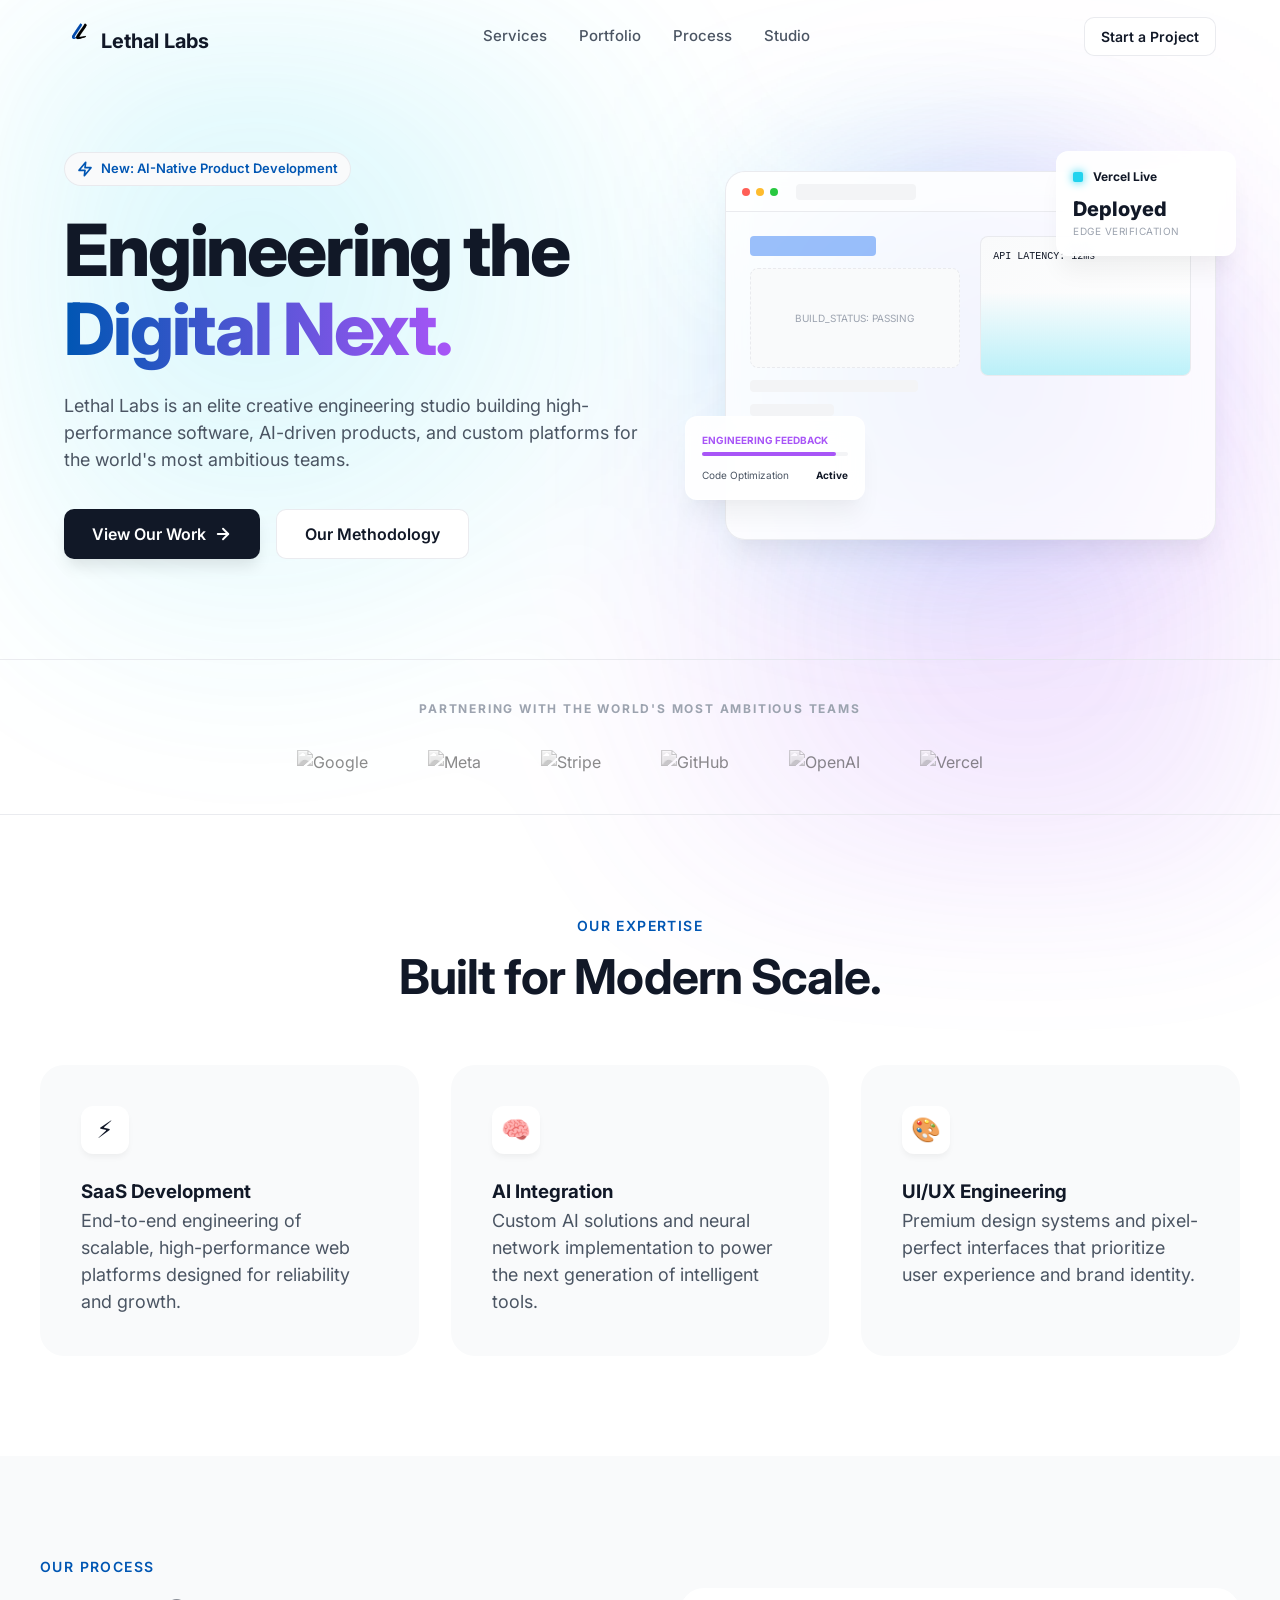
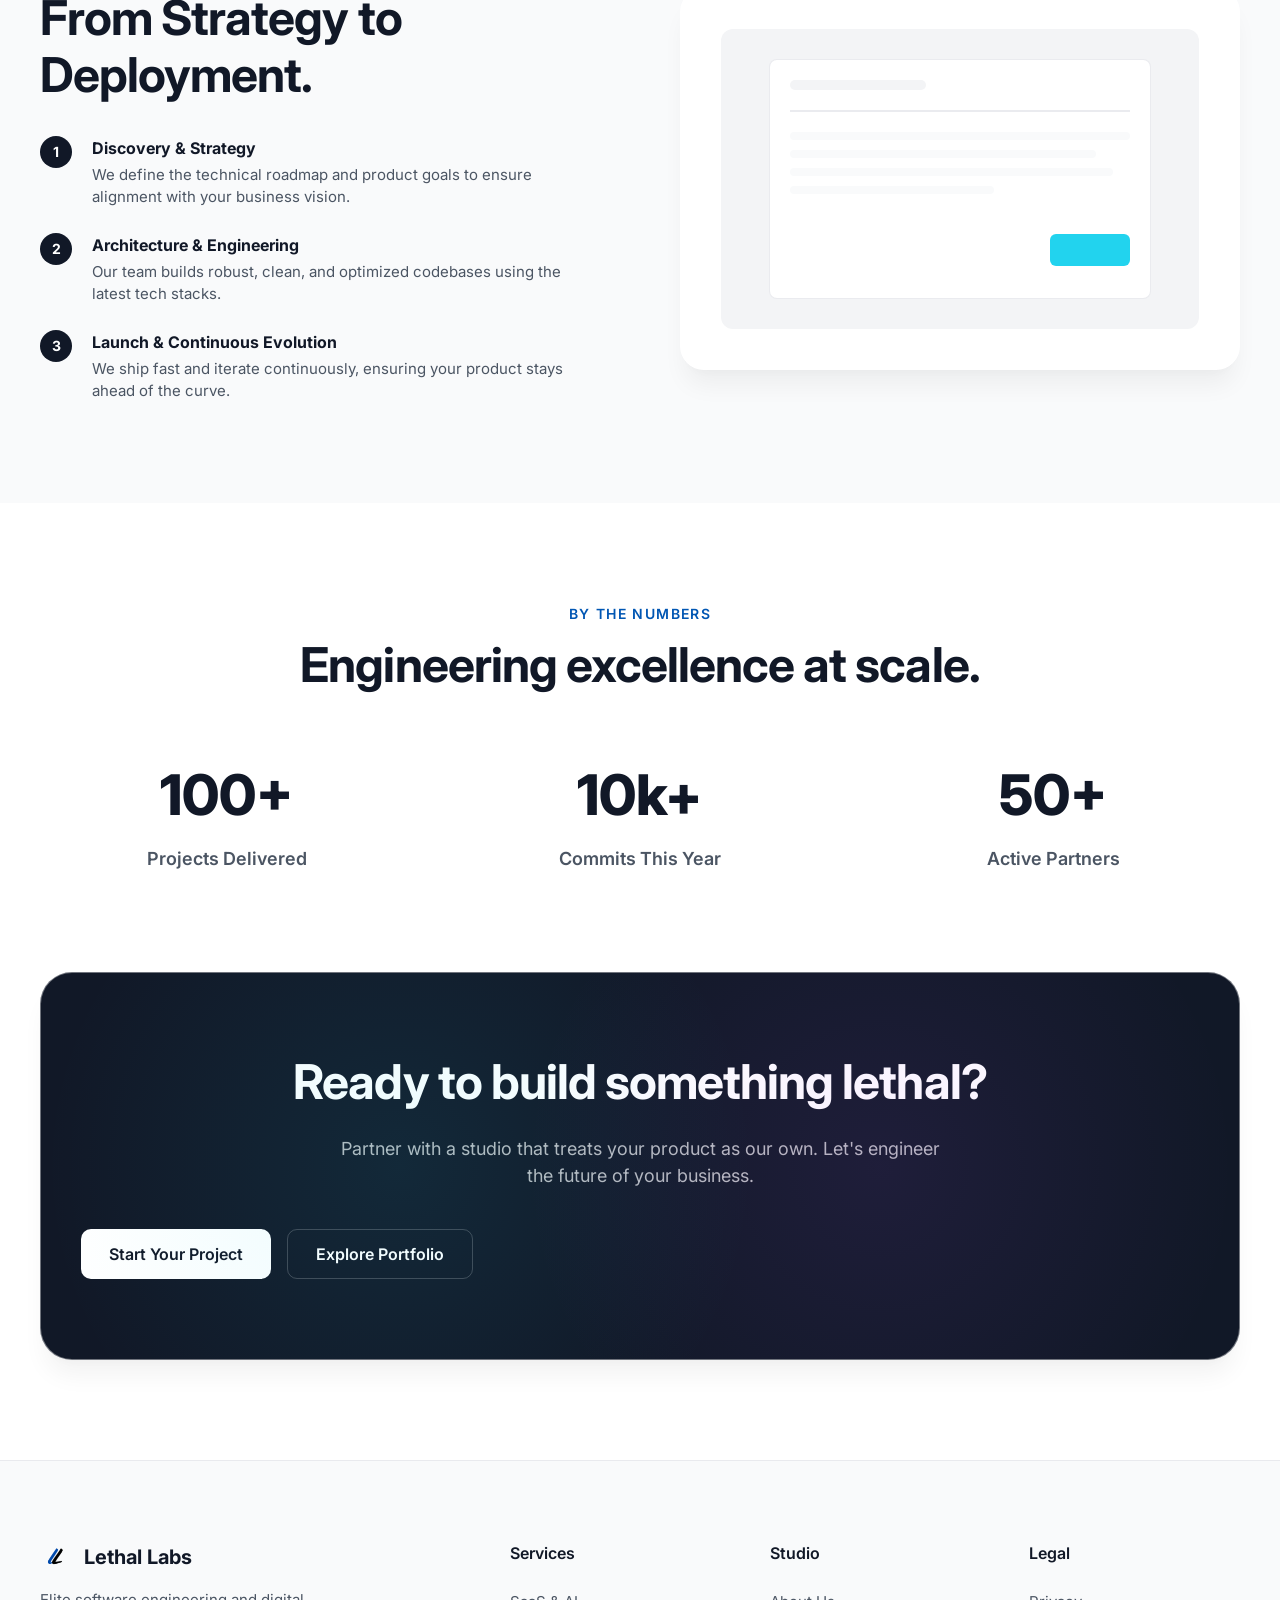
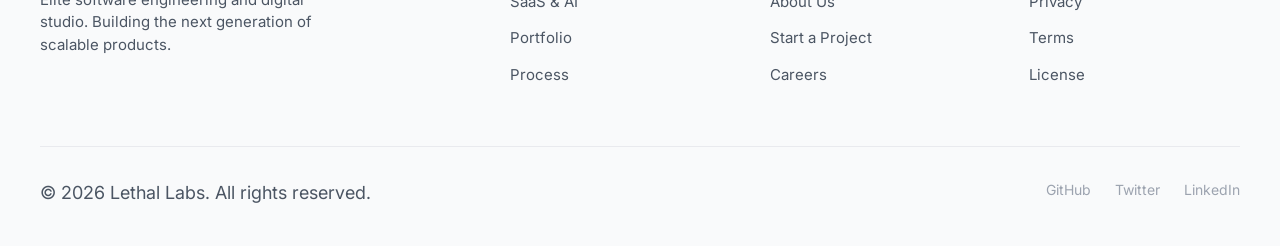
==== commit f2b281b7: "fixed allignment" ====
--- a/index.html
+++ b/index.html
@@ -3,8 +3,8 @@
 <head>
   <meta charset="UTF-8">
   <meta name="viewport" content="width=device-width, initial-scale=1.0">
-  <title>Lethal Labs | Intelligent Security & AI Engineering</title>
-  <meta name="description" content="Lethal Labs develops high-end SaaS and AI tools for the next generation of digital infrastructure. Premium security, performance, and design.">
+  <title>Lethal Labs | Premium Software Engineering & Digital Studio</title>
+  <meta name="description" content="Lethal Labs is an elite software development agency building high-end SaaS, AI platforms, and custom digital experiences for modern startups and businesses.">
   <link rel="icon" type="image/png" href="favicon.png">
   <link rel="stylesheet" href="styles.css">
   <link rel="preconnect" href="https://fonts.googleapis.com">
@@ -25,14 +25,14 @@
       </div>
       
       <div class="nav-links">
-        <a href="index.html">Product</a>
-        <a href="projects.html">Solutions</a>
-        <a href="docs.html">Developers</a>
-        <a href="about.html">Company</a>
+        <a href="index.html">Services</a>
+        <a href="projects.html">Portfolio</a>
+        <a href="docs.html">Process</a>
+        <a href="about.html">Studio</a>
       </div>
 
       <div class="nav-right">
-        <a href="contact.html" class="btn btn-secondary" style="padding: 8px 16px; font-size: 0.875rem;">Get Started</a>
+        <a href="contact.html" class="btn btn-secondary" style="padding: 8px 16px; font-size: 0.875rem;">Start a Project</a>
       </div>
     </div>
   </nav>
@@ -42,17 +42,17 @@
     <section class="hero">
       <div class="hero-content">
         <div class="badge">
-          <svg width="16" height="16" viewBox="0 0 24 24" fill="none" stroke="currentColor" stroke-width="2.5" stroke-linecap="round" stroke-linejoin="round"><path d="M12 22s8-4 8-10V5l-8-3-8 3v7c0 6 8 10 8 10z"></path></svg>
-          New: Neural Threat Detection 2.0
-        </div>
-        <h1>Securing the <br><span>Digital Frontier.</span></h1>
-        <p>Lethal Labs engineers premium AI-driven security solutions and high-performance tools for creators who refuse to compromise on quality.</p>
+          <svg width="16" height="16" viewBox="0 0 24 24" fill="none" stroke="currentColor" stroke-width="2.5" stroke-linecap="round" stroke-linejoin="round"><path d="M13 2L3 14h9l-1 8 10-12h-9l1-8z"></path></svg>
+          New: AI-Native Product Development
+        </div>
+        <h1>Engineering the <br><span>Digital Next.</span></h1>
+        <p>Lethal Labs is an elite creative engineering studio building high-performance software, AI-driven products, and custom platforms for the world's most ambitious teams.</p>
         <div class="cta-group">
           <a href="projects.html" class="btn btn-primary">
-            Explore Ecosystem
+            View Our Work
             <svg width="18" height="18" viewBox="0 0 24 24" fill="none" stroke="currentColor" stroke-width="2.5" stroke-linecap="round" stroke-linejoin="round"><line x1="5" y1="12" x2="19" y2="12"></line><polyline points="12 5 19 12 12 19"></polyline></svg>
           </a>
-          <a href="docs.html" class="btn btn-secondary">Read Documentation</a>
+          <a href="docs.html" class="btn btn-secondary">Our Methodology</a>
         </div>
       </div>
 
@@ -72,13 +72,14 @@
           <div style="flex-grow: 1; padding: 24px; display: grid; grid-template-columns: 1fr 1fr; gap: 20px;">
             <div style="display: flex; flex-direction: column; gap: 12px;">
               <div style="height: 20px; width: 60%; background: var(--brand-glow); border-radius: 4px;"></div>
-              <div style="height: 100px; width: 100%; background: var(--bg-secondary); border-radius: 8px; border: 1px dashed var(--border-subtle);"></div>
+              <div style="height: 100px; width: 100%; background: var(--bg-secondary); border-radius: 8px; border: 1px dashed var(--border-subtle); display: flex; align-items: center; justify-content: center; font-size: 10px; color: var(--text-tertiary);">BUILD_STATUS: PASSING</div>
               <div style="height: 12px; width: 80%; background: var(--bg-tertiary); border-radius: 4px;"></div>
               <div style="height: 12px; width: 40%; background: var(--bg-tertiary); border-radius: 4px;"></div>
             </div>
             <div style="display: flex; flex-direction: column; gap: 12px;">
               <div style="height: 140px; width: 100%; background: linear-gradient(135deg, var(--bg-secondary) 0%, white 100%); border-radius: 8px; position: relative; overflow: hidden; border: 1px solid var(--border-subtle);">
                  <div style="position: absolute; bottom: 0; left: 0; width: 100%; height: 60%; background: linear-gradient(0deg, var(--accent-glow-cyan) 0%, transparent 100%);"></div>
+                 <div style="padding: 12px; font-size: 10px; font-family: monospace;">API LATENCY: 12ms</div>
               </div>
             </div>
           </div>
@@ -88,20 +89,20 @@
         <div class="floating-card glass animate-float card-1" style="background: rgba(255,255,255,0.9);">
           <div style="display: flex; align-items: center; gap: 10px; margin-bottom: 8px;">
             <div style="width: 10px; height: 10px; border-radius: 20%; background: var(--accent-cyan); box-shadow: 0 0 10px var(--accent-cyan);"></div>
-            <span style="font-size: 0.75rem; font-weight: 700; color: var(--text-primary);">Network Safe</span>
-          </div>
-          <div style="font-size: 1.25rem; font-weight: 800; color: var(--text-primary);">99.9%</div>
-          <div style="font-size: 0.625rem; color: var(--text-tertiary); text-transform: uppercase; letter-spacing: 0.05em;">Uptime verified</div>
+            <span style="font-size: 0.75rem; font-weight: 700; color: var(--text-primary);">Vercel Live</span>
+          </div>
+          <div style="font-size: 1.25rem; font-weight: 800; color: var(--text-primary);">Deployed</div>
+          <div style="font-size: 0.625rem; color: var(--text-tertiary); text-transform: uppercase; letter-spacing: 0.05em;">Edge verification</div>
         </div>
 
         <div class="floating-card glass animate-float card-2" style="background: rgba(255,255,255,0.9);">
-          <div style="font-size: 0.625rem; font-weight: 700; color: var(--accent-purple); margin-bottom: 4px;">THREAT DETECTED</div>
+          <div style="font-size: 0.625rem; font-weight: 700; color: var(--accent-purple); margin-bottom: 4px;">ENGINEERING FEEDBACK</div>
           <div style="height: 4px; width: 100%; background: var(--bg-tertiary); border-radius: 2px; margin-bottom: 12px;">
-            <div style="height: 100%; width: 70%; background: var(--accent-purple); border-radius: 2px;"></div>
+            <div style="height: 100%; width: 92%; background: var(--accent-purple); border-radius: 2px;"></div>
           </div>
           <div style="display: flex; justify-content: space-between; align-items: center;">
-             <span style="font-size: 0.625rem; color: var(--text-secondary);">Anomalous Entry</span>
-             <span style="font-size: 0.625rem; font-weight: 700;">Blocked</span>
+             <span style="font-size: 0.625rem; color: var(--text-secondary);">Code Optimization</span>
+             <span style="font-size: 0.625rem; font-weight: 700;">Active</span>
           </div>
         </div>
       </div>
@@ -110,7 +111,7 @@
     <!-- Trust Strip -->
     <section style="padding: 40px 24px; border-top: 1px solid var(--border-subtle); border-bottom: 1px solid var(--border-subtle);">
       <div class="container">
-        <p style="text-align: center; font-size: 0.75rem; font-weight: 700; color: var(--text-tertiary); text-transform: uppercase; letter-spacing: 0.15em; margin-bottom: 32px;">Powering infrastructure for industry leaders</p>
+        <p style="text-align: center; font-size: 0.75rem; font-weight: 700; color: var(--text-tertiary); text-transform: uppercase; letter-spacing: 0.15em; margin-bottom: 32px;">Partnering with the world's most ambitious teams</p>
         <div class="logo-bar">
           <img src="https://cdn.jsdelivr.net/npm/simple-icons@v11/icons/google.svg" alt="Google">
           <img src="https://cdn.jsdelivr.net/npm/simple-icons@v11/icons/meta.svg" alt="Meta">
@@ -125,23 +126,23 @@
     <!-- Features Grid -->
     <section id="features">
       <div class="container">
-        <div class="section-label">Capabilities</div>
-        <h2 class="section-title">Engineered for Excellence.</h2>
+        <div class="section-label">Our Expertise</div>
+        <h2 class="section-title">Built for Modern Scale.</h2>
         <div class="features-grid">
           <div class="feature-card">
-            <div class="feature-icon">🛡️</div>
-            <h3>Intelligent Security</h3>
-            <p>Adaptive threat models that evolve with the landscape, providing proactive defense for your most critical assets.</p>
+            <div class="feature-icon">⚡</div>
+            <h3>SaaS Development</h3>
+            <p>End-to-end engineering of scalable, high-performance web platforms designed for reliability and growth.</p>
           </div>
           <div class="feature-card">
-            <div class="feature-icon">⚡</div>
-            <h3>Peak Performance</h3>
-            <p>Our tools are built with zero-compromise engineering, ensuring sub-millisecond latency and maximum throughput.</p>
+            <div class="feature-icon">🧠</div>
+            <h3>AI Integration</h3>
+            <p>Custom AI solutions and neural network implementation to power the next generation of intelligent tools.</p>
           </div>
           <div class="feature-card">
-            <div class="feature-icon">💎</div>
-            <h3>Premium Experience</h3>
-            <p>Functional beauty. We prioritize user-centric design that makes complex technical operations feel intuitive.</p>
+            <div class="feature-icon">🎨</div>
+            <h3>UI/UX Engineering</h3>
+            <p>Premium design systems and pixel-perfect interfaces that prioritize user experience and brand identity.</p>
           </div>
         </div>
       </div>
@@ -151,28 +152,28 @@
     <section style="background: var(--bg-secondary);">
       <div class="container" style="display: grid; grid-template-columns: 1fr 1fr; gap: 80px; align-items: center;">
         <div>
-          <div class="section-label" style="text-align: left;">Workflow</div>
-          <h2 style="text-align: left; margin-bottom: 32px;">From Research to <br>Deployment.</h2>
+          <div class="section-label" style="text-align: left;">Our Process</div>
+          <h2 style="text-align: left; margin-bottom: 32px;">From Strategy to <br>Deployment.</h2>
           <div style="display: flex; flex-direction: column; gap: 24px;">
             <div style="display: flex; gap: 20px;">
               <div style="flex-shrink: 0; width: 32px; height: 32px; border-radius: 50%; background: var(--text-primary); color: white; display: flex; align-items: center; justify-content: center; font-weight: 700; font-size: 0.875rem;">1</div>
               <div>
-                <h4 style="margin-bottom: 4px;">Deep Research</h4>
-                <p style="font-size: 0.9375rem;">We start with offensive security research to understand the latest vulnerabilities.</p>
+                <h4 style="margin-bottom: 4px;">Discovery & Strategy</h4>
+                <p style="font-size: 0.9375rem;">We define the technical roadmap and product goals to ensure alignment with your business vision.</p>
               </div>
             </div>
             <div style="display: flex; gap: 20px;">
               <div style="flex-shrink: 0; width: 32px; height: 32px; border-radius: 50%; background: var(--text-primary); color: white; display: flex; align-items: center; justify-content: center; font-weight: 700; font-size: 0.875rem;">2</div>
               <div>
-                <h4 style="margin-bottom: 4px;">AI-Augmented Build</h4>
-                <p style="font-size: 0.9375rem;">Our proprietary AI models assist in generating secure, optimized code for every module.</p>
+                <h4 style="margin-bottom: 4px;">Architecture & Engineering</h4>
+                <p style="font-size: 0.9375rem;">Our team builds robust, clean, and optimized codebases using the latest tech stacks.</p>
               </div>
             </div>
             <div style="display: flex; gap: 20px;">
               <div style="flex-shrink: 0; width: 32px; height: 32px; border-radius: 50%; background: var(--text-primary); color: white; display: flex; align-items: center; justify-content: center; font-weight: 700; font-size: 0.875rem;">3</div>
               <div>
-                <h4 style="margin-bottom: 4px;">Continuous Evolution</h4>
-                <p style="font-size: 0.9375rem;">The engine stays active, learning from every interaction to fortify your systems.</p>
+                <h4 style="margin-bottom: 4px;">Launch & Continuous Evolution</h4>
+                <p style="font-size: 0.9375rem;">We ship fast and iterate continuously, ensuring your product stays ahead of the curve.</p>
               </div>
             </div>
           </div>
@@ -201,19 +202,19 @@
     <section>
       <div class="container" style="text-align: center;">
         <div class="section-label">By the Numbers</div>
-        <h2 style="margin-bottom: 60px;">Trusted globally. Scale reliably.</h2>
+        <h2 style="margin-bottom: 60px;">Engineering excellence at scale.</h2>
         <div style="display: grid; grid-template-columns: repeat(3, 1fr); gap: 40px;">
           <div>
+            <div style="font-size: 3.5rem; font-weight: 800; color: var(--text-primary); margin-bottom: 8px;">100+</div>
+            <p style="font-weight: 600;">Projects Delivered</p>
+          </div>
+          <div>
             <div style="font-size: 3.5rem; font-weight: 800; color: var(--text-primary); margin-bottom: 8px;">10k+</div>
-            <p style="font-weight: 600;">Developers Joined</p>
+            <p style="font-weight: 600;">Commits This Year</p>
           </div>
           <div>
-            <div style="font-size: 3.5rem; font-weight: 800; color: var(--text-primary); margin-bottom: 8px;">500+</div>
-            <p style="font-weight: 600;">Systems Secured</p>
-          </div>
-          <div>
-            <div style="font-size: 3.5rem; font-weight: 800; color: var(--text-primary); margin-bottom: 8px;">150+</div>
-            <p style="font-weight: 600;">OSS Repositories</p>
+            <div style="font-size: 3.5rem; font-weight: 800; color: var(--text-primary); margin-bottom: 8px;">50+</div>
+            <p style="font-weight: 600;">Active Partners</p>
           </div>
         </div>
       </div>
@@ -225,11 +226,11 @@
         <div style="position: absolute; top: -50%; left: -20%; width: 100%; height: 200%; background: radial-gradient(circle, var(--accent-glow-cyan) 0%, transparent 50%); opacity: 0.3;"></div>
         <div style="position: absolute; bottom: -50%; right: -20%; width: 100%; height: 200%; background: radial-gradient(circle, var(--accent-glow-purple) 0%, transparent 50%); opacity: 0.3;"></div>
         
-        <h2 style="color: white; margin-bottom: 24px;">Ready to elevate your engineering?</h2>
-        <p style="color: rgba(255,255,255,0.7); max-width: 600px; margin: 0 auto 40px;">Join the Lethal Labs insider program today and gain early access to our proprietary tools and research.</p>
+        <h2 style="color: white; margin-bottom: 24px;">Ready to build something lethal?</h2>
+        <p style="color: rgba(255,255,255,0.7); max-width: 600px; margin: 0 auto 40px;">Partner with a studio that treats your product as our own. Let's engineer the future of your business.</p>
         <div class="cta-group">
-          <a href="contact.html" class="btn" style="background: white; color: var(--text-primary);">Join the Program</a>
-          <a href="docs.html" class="btn" style="border: 1px solid rgba(255,255,255,0.2); color: white;">Explore Docs</a>
+          <a href="contact.html" class="btn" style="background: white; color: var(--text-primary);">Start Your Project</a>
+          <a href="projects.html" class="btn" style="border: 1px solid rgba(255,255,255,0.2); color: white;">Explore Portfolio</a>
         </div>
       </div>
     </section>
@@ -242,22 +243,22 @@
           <img src="assets/logo.png" alt="Lethal Labs Logo">
           <span>Lethal Labs</span>
         </div>
-        <p>Premium engineering solutions for a compromised world. Building the next generation of secure infrastructure.</p>
+        <p>Elite software engineering and digital studio. Building the next generation of scalable products.</p>
       </div>
       <div class="footer-col">
-        <h4>Product</h4>
+        <h4>Services</h4>
         <ul>
-          <li><a href="projects.html">Ecosystem</a></li>
-          <li><a href="docs.html">Documentation</a></li>
-          <li><a href="careers.html">Careers</a></li>
+          <li><a href="index.html">SaaS & AI</a></li>
+          <li><a href="projects.html">Portfolio</a></li>
+          <li><a href="docs.html">Process</a></li>
         </ul>
       </div>
       <div class="footer-col">
-        <h4>Company</h4>
+        <h4>Studio</h4>
         <ul>
           <li><a href="about.html">About Us</a></li>
-          <li><a href="contact.html">Contact</a></li>
-          <li><a href="donate.html">Support Us</a></li>
+          <li><a href="contact.html">Start a Project</a></li>
+          <li><a href="careers.html">Careers</a></li>
         </ul>
       </div>
       <div class="footer-col">
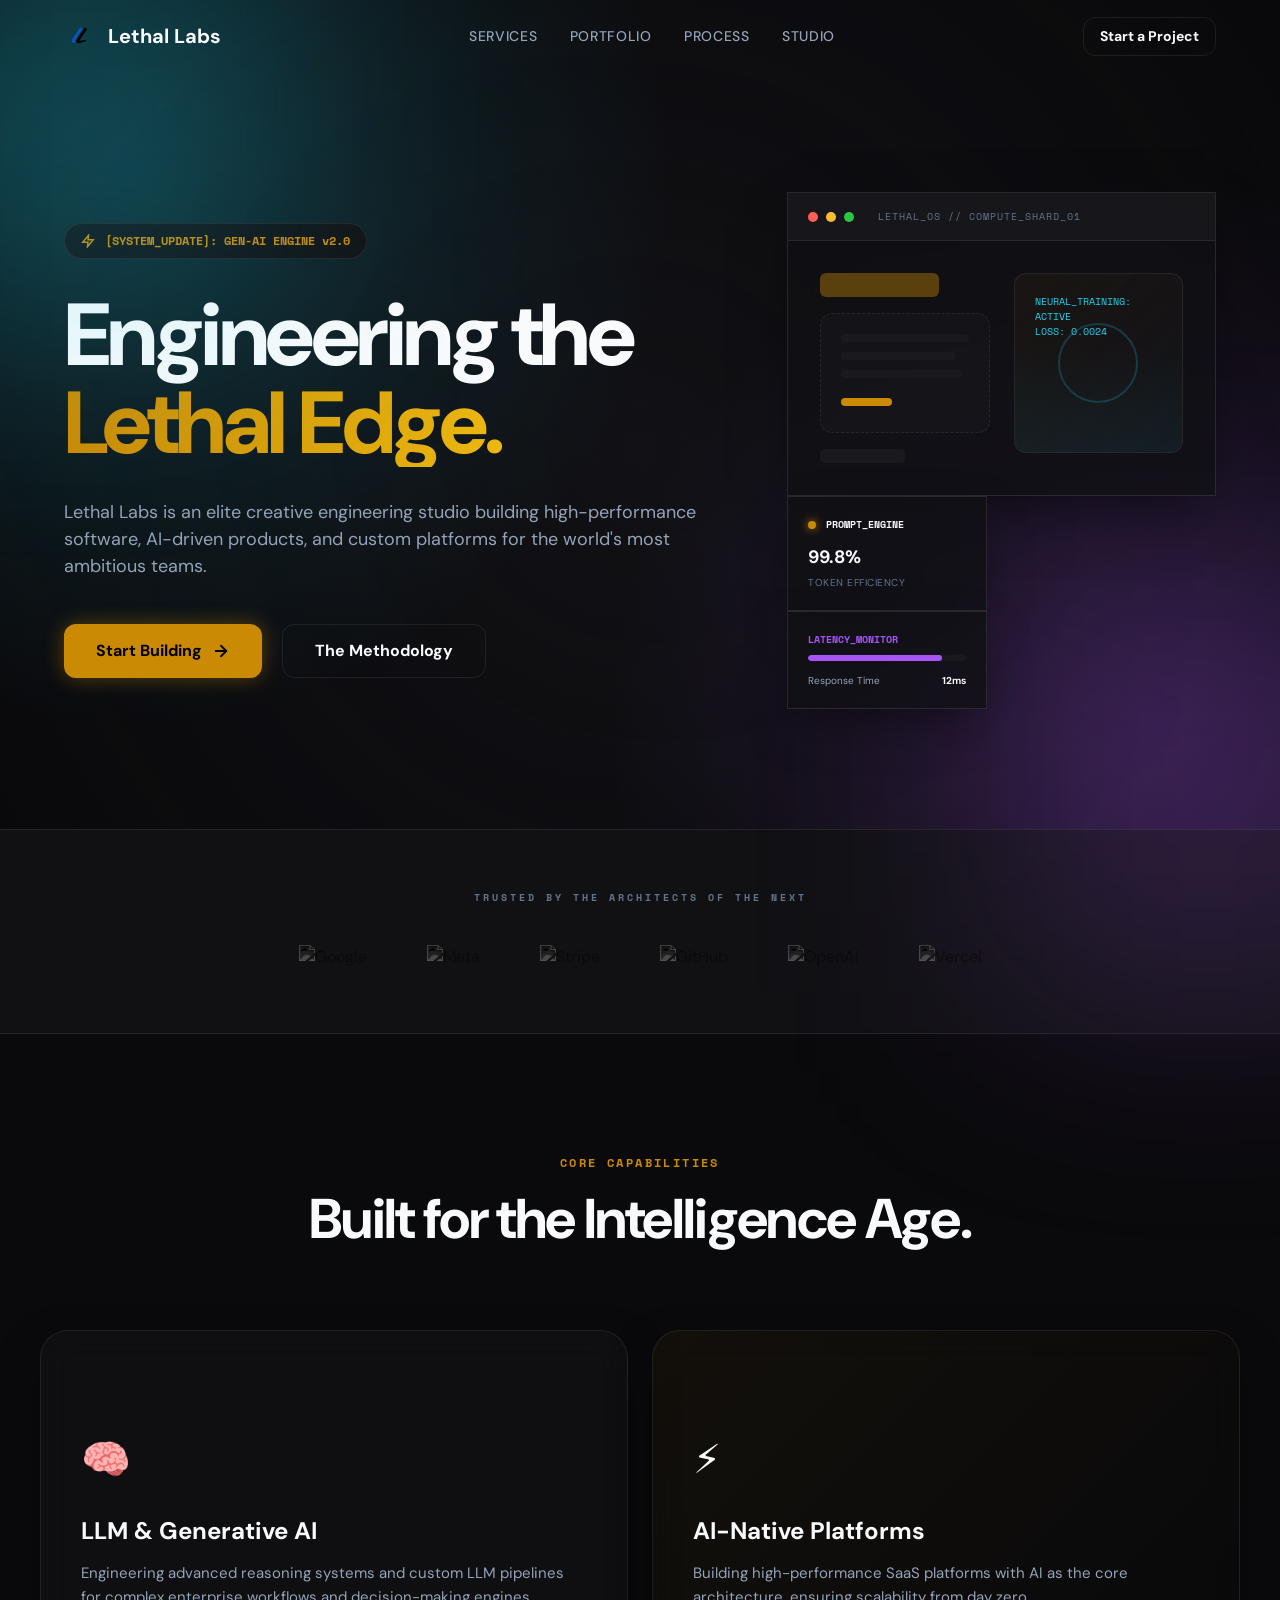
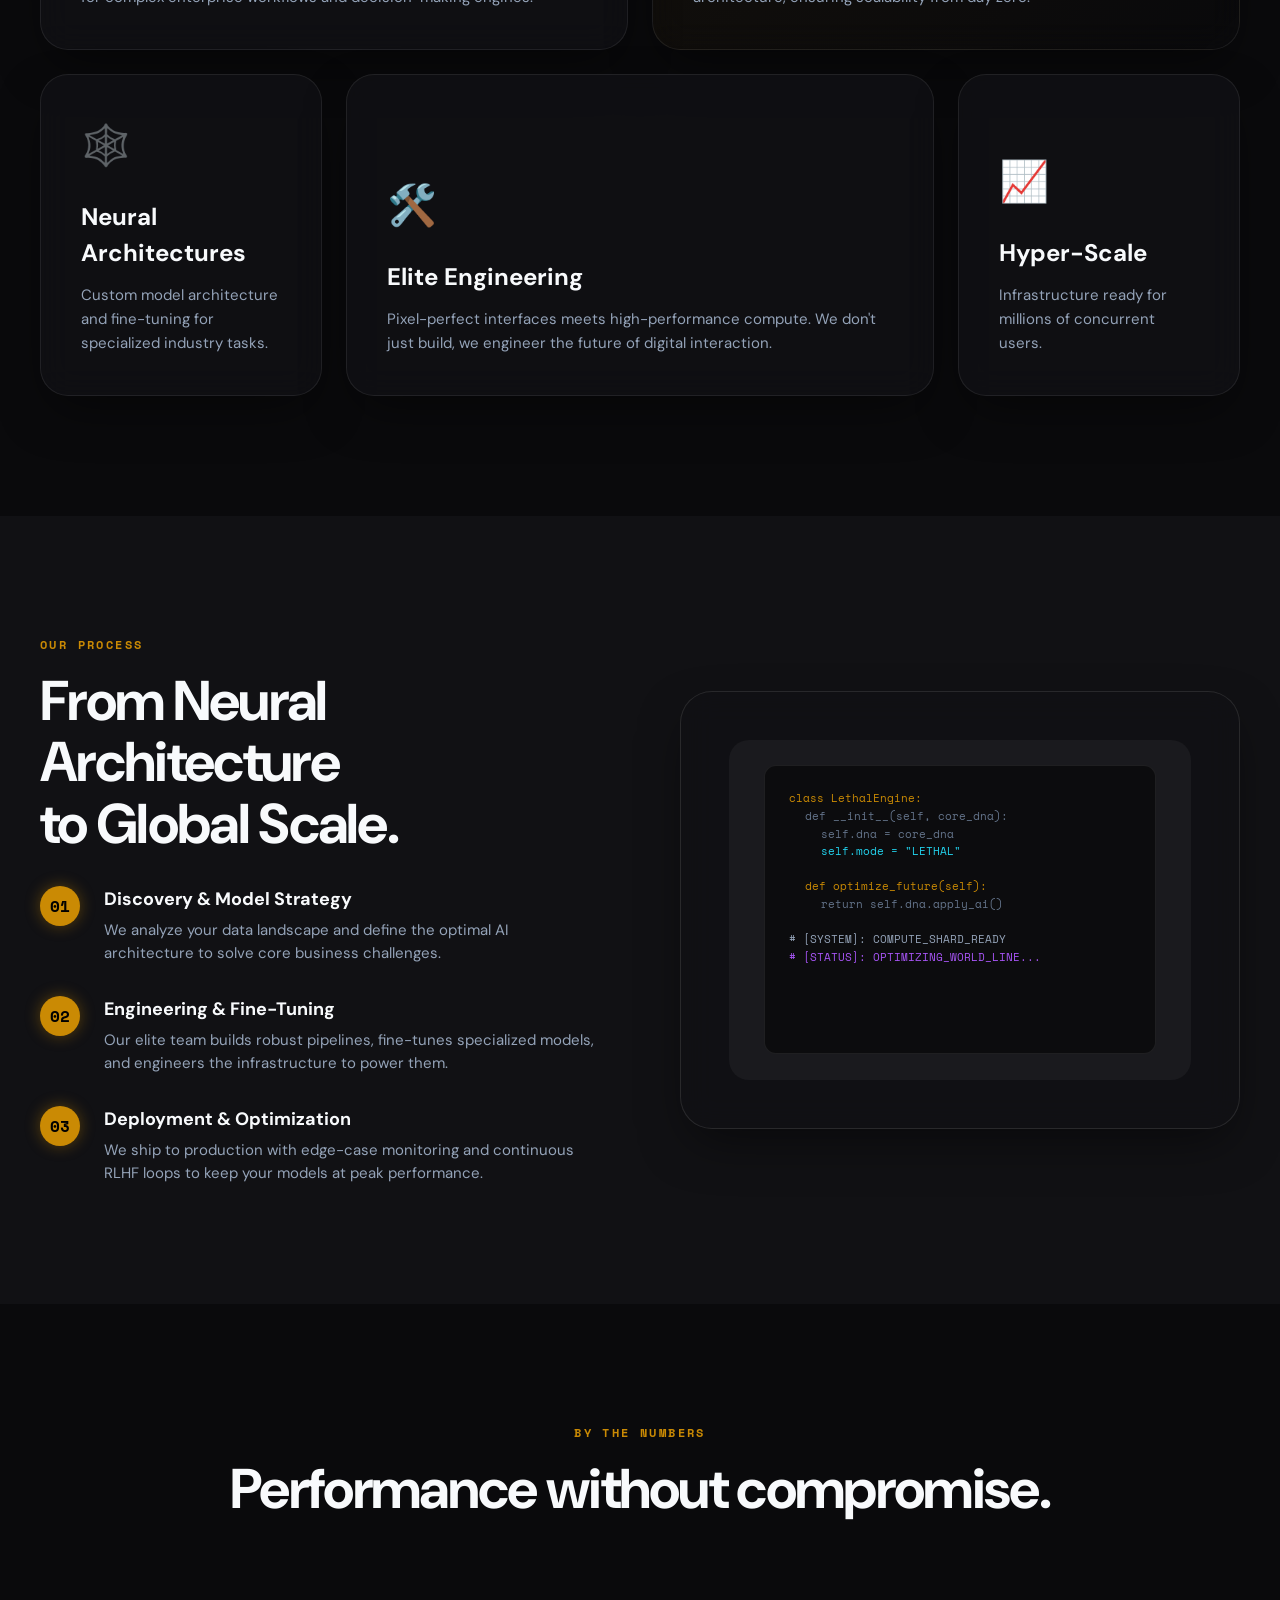
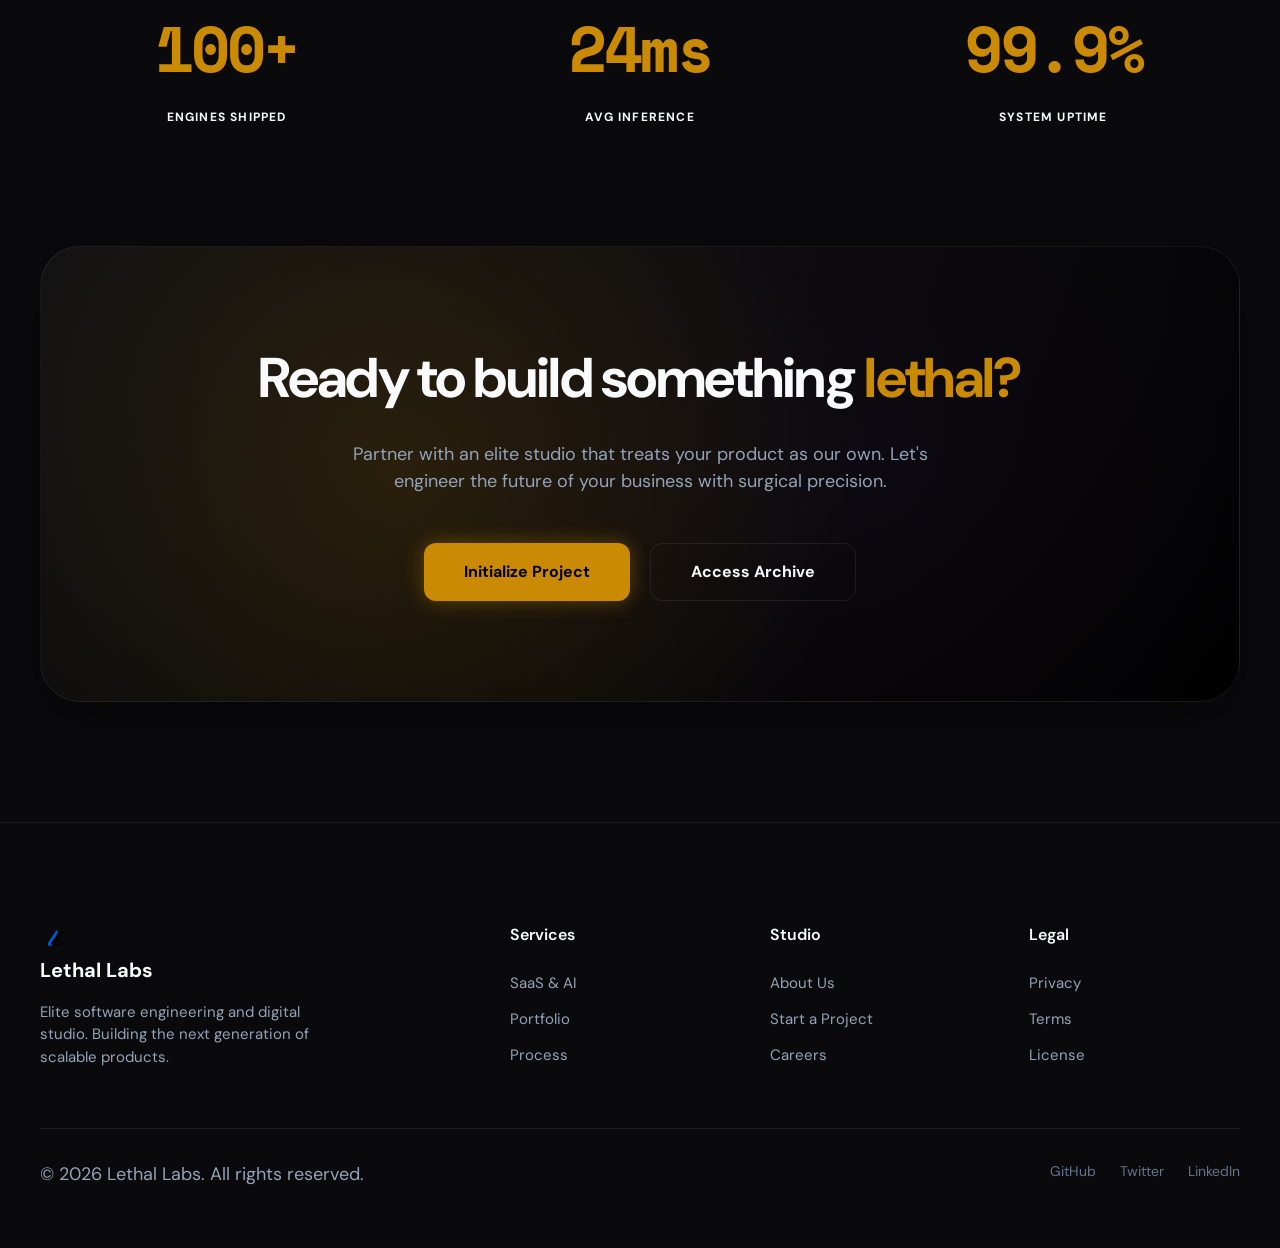
==== commit 63803edc: "design changes" ====
--- a/index.html
+++ b/index.html
@@ -41,77 +41,82 @@
     <!-- Hero Section -->
     <section class="hero">
       <div class="hero-content">
-        <div class="badge">
-          <svg width="16" height="16" viewBox="0 0 24 24" fill="none" stroke="currentColor" stroke-width="2.5" stroke-linecap="round" stroke-linejoin="round"><path d="M13 2L3 14h9l-1 8 10-12h-9l1-8z"></path></svg>
-          New: AI-Native Product Development
-        </div>
-        <h1>Engineering the <br><span>Digital Next.</span></h1>
+        <div class="badge font-mono">
+          <svg width="14" height="14" viewBox="0 0 24 24" fill="none" stroke="currentColor" stroke-width="2.5"><path d="M13 2L3 14h9l-1 8 10-12h-9l1-8z"></path></svg>
+          [SYSTEM_UPDATE]: GEN-AI ENGINE v2.0
+        </div>
+        <h1>Engineering the <br><span>Lethal Edge.</span></h1>
         <p>Lethal Labs is an elite creative engineering studio building high-performance software, AI-driven products, and custom platforms for the world's most ambitious teams.</p>
         <div class="cta-group">
           <a href="projects.html" class="btn btn-primary">
-            View Our Work
+            Start Building
             <svg width="18" height="18" viewBox="0 0 24 24" fill="none" stroke="currentColor" stroke-width="2.5" stroke-linecap="round" stroke-linejoin="round"><line x1="5" y1="12" x2="19" y2="12"></line><polyline points="12 5 19 12 12 19"></polyline></svg>
           </a>
-          <a href="docs.html" class="btn btn-secondary">Our Methodology</a>
+          <a href="docs.html" class="btn btn-secondary">The Methodology</a>
         </div>
       </div>
 
       <div class="hero-graphic">
         <!-- Background Ambient Glows -->
-        <div style="position: absolute; width: 300px; height: 300px; background: var(--accent-glow-cyan); filter: blur(100px); top: 10%; left: 10%; z-index: 0;"></div>
-        <div style="position: absolute; width: 300px; height: 300px; background: var(--accent-glow-purple); filter: blur(100px); bottom: 10%; right: 10%; z-index: 0;"></div>
-
-        <!-- Main Product Card (Abstract Dashboard) -->
-        <div class="main-card glass animate-float" style="background: rgba(255,255,255,0.8); border: 1px solid var(--border-subtle); display: flex; flex-direction: column; z-index: 1;">
-          <div style="height: 40px; border-bottom: 1px solid var(--border-subtle); display: flex; align-items: center; padding: 0 16px; gap: 6px; background: rgba(255,255,255,0.5);">
-            <div style="width: 8px; height: 8px; border-radius: 50%; background: #ff5f57;"></div>
-            <div style="width: 8px; height: 8px; border-radius: 50%; background: #febc2e;"></div>
-            <div style="width: 8px; height: 8px; border-radius: 50%; background: #28c840;"></div>
-            <div style="margin-left: 12px; height: 16px; width: 120px; background: var(--bg-tertiary); border-radius: 4px;"></div>
-          </div>
-          <div style="flex-grow: 1; padding: 24px; display: grid; grid-template-columns: 1fr 1fr; gap: 20px;">
-            <div style="display: flex; flex-direction: column; gap: 12px;">
-              <div style="height: 20px; width: 60%; background: var(--brand-glow); border-radius: 4px;"></div>
-              <div style="height: 100px; width: 100%; background: var(--bg-secondary); border-radius: 8px; border: 1px dashed var(--border-subtle); display: flex; align-items: center; justify-content: center; font-size: 10px; color: var(--text-tertiary);">BUILD_STATUS: PASSING</div>
-              <div style="height: 12px; width: 80%; background: var(--bg-tertiary); border-radius: 4px;"></div>
-              <div style="height: 12px; width: 40%; background: var(--bg-tertiary); border-radius: 4px;"></div>
-            </div>
-            <div style="display: flex; flex-direction: column; gap: 12px;">
-              <div style="height: 140px; width: 100%; background: linear-gradient(135deg, var(--bg-secondary) 0%, white 100%); border-radius: 8px; position: relative; overflow: hidden; border: 1px solid var(--border-subtle);">
-                 <div style="position: absolute; bottom: 0; left: 0; width: 100%; height: 60%; background: linear-gradient(0deg, var(--accent-glow-cyan) 0%, transparent 100%);"></div>
-                 <div style="padding: 12px; font-size: 10px; font-family: monospace;">API LATENCY: 12ms</div>
+        <div style="position: absolute; width: 400px; height: 400px; background: var(--accent-glow-cyan); filter: blur(120px); top: -10%; left: -10%; z-index: 0;"></div>
+        <div style="position: absolute; width: 400px; height: 400px; background: var(--accent-glow-purple); filter: blur(120px); bottom: -10%; right: -10%; z-index: 0;"></div>
+
+        <!-- Main Product Card (AI Dashboard) -->
+        <div class="main-card glass animate-float scanline" style="display: flex; flex-direction: column; z-index: 1;">
+          <div style="height: 48px; border-bottom: 1px solid var(--border-subtle); display: flex; align-items: center; padding: 0 20px; gap: 8px; background: rgba(255,255,255,0.03);">
+            <div style="width: 10px; height: 10px; border-radius: 50%; background: #ff5f57;"></div>
+            <div style="width: 10px; height: 10px; border-radius: 50%; background: #febc2e;"></div>
+            <div style="width: 10px; height: 10px; border-radius: 50%; background: #28c840;"></div>
+            <div style="margin-left: 16px; font-family: var(--font-mono); font-size: 10px; color: var(--text-tertiary); letter-spacing: 0.1em;">LETHAL_OS // COMPUTE_SHARD_01</div>
+          </div>
+          <div style="flex-grow: 1; padding: 32px; display: grid; grid-template-columns: 1fr 1fr; gap: 24px;">
+            <div style="display: flex; flex-direction: column; gap: 16px;">
+              <div style="height: 24px; width: 70%; background: var(--brand-glow); border-radius: 6px;"></div>
+              <div style="height: 120px; width: 100%; background: rgba(255,255,255,0.02); border-radius: 12px; border: 1px dashed var(--border-subtle); display: flex; flex-direction: column; padding: 20px; gap: 10px;">
+                <div style="height: 8px; width: 100%; background: var(--bg-tertiary); border-radius: 4px;"></div>
+                <div style="height: 8px; width: 90%; background: var(--bg-tertiary); border-radius: 4px;"></div>
+                <div style="height: 8px; width: 95%; background: var(--bg-tertiary); border-radius: 4px;"></div>
+                <div style="height: 8px; width: 40%; background: var(--brand-primary); border-radius: 4px; margin-top: 10px;"></div>
+              </div>
+              <div style="height: 14px; width: 50%; background: var(--bg-tertiary); border-radius: 4px;"></div>
+            </div>
+            <div style="display: flex; flex-direction: column; gap: 16px;">
+              <div style="height: 180px; width: 100%; background: linear-gradient(135deg, rgba(202, 138, 4, 0.05) 0%, rgba(20, 20, 25, 0.8) 100%); border-radius: 12px; position: relative; overflow: hidden; border: 1px solid var(--border-subtle);">
+                 <div style="position: absolute; bottom: 0; left: 0; width: 100%; height: 60%; background: linear-gradient(0deg, var(--accent-glow-cyan) 0%, transparent 100%); opacity: 0.3;"></div>
+                 <div style="padding: 20px; font-family: var(--font-mono); font-size: 10px; color: var(--accent-cyan);">NEURAL_TRAINING: ACTIVE <br>LOSS: 0.0024</div>
+                 <div style="position: absolute; top: 50%; left: 50%; transform: translate(-50%, -50%); width: 80px; height: 80px; border-radius: 50%; border: 2px solid var(--accent-cyan); opacity: 0.2;"></div>
               </div>
             </div>
           </div>
         </div>
 
         <!-- Floating Accent Cards -->
-        <div class="floating-card glass animate-float card-1" style="background: rgba(255,255,255,0.9);">
-          <div style="display: flex; align-items: center; gap: 10px; margin-bottom: 8px;">
-            <div style="width: 10px; height: 10px; border-radius: 20%; background: var(--accent-cyan); box-shadow: 0 0 10px var(--accent-cyan);"></div>
-            <span style="font-size: 0.75rem; font-weight: 700; color: var(--text-primary);">Vercel Live</span>
-          </div>
-          <div style="font-size: 1.25rem; font-weight: 800; color: var(--text-primary);">Deployed</div>
-          <div style="font-size: 0.625rem; color: var(--text-tertiary); text-transform: uppercase; letter-spacing: 0.05em;">Edge verification</div>
-        </div>
-
-        <div class="floating-card glass animate-float card-2" style="background: rgba(255,255,255,0.9);">
-          <div style="font-size: 0.625rem; font-weight: 700; color: var(--accent-purple); margin-bottom: 4px;">ENGINEERING FEEDBACK</div>
-          <div style="height: 4px; width: 100%; background: var(--bg-tertiary); border-radius: 2px; margin-bottom: 12px;">
-            <div style="height: 100%; width: 92%; background: var(--accent-purple); border-radius: 2px;"></div>
+        <div class="floating-card glass animate-float card-1" style="width: 200px; padding: 20px;">
+          <div style="display: flex; align-items: center; gap: 10px; margin-bottom: 12px;">
+            <div style="width: 8px; height: 8px; border-radius: 50%; background: var(--brand-primary); box-shadow: 0 0 10px var(--brand-primary);"></div>
+            <span class="font-mono" style="font-size: 0.625rem; font-weight: 700; color: var(--text-primary);">PROMPT_ENGINE</span>
+          </div>
+          <div style="font-size: 1.125rem; font-weight: 700; color: var(--text-primary); margin-bottom: 4px;">99.8%</div>
+          <div style="font-size: 0.625rem; color: var(--text-tertiary); text-transform: uppercase; letter-spacing: 0.05em;">Token Efficiency</div>
+        </div>
+
+        <div class="floating-card glass animate-float card-2" style="width: 200px; padding: 20px; bottom: 20px; left: -20px;">
+          <div class="font-mono" style="font-size: 0.625rem; font-weight: 700; color: var(--accent-purple); margin-bottom: 8px;">LATENCY_MONITOR</div>
+          <div style="height: 6px; width: 100%; background: var(--bg-tertiary); border-radius: 3px; margin-bottom: 12px; overflow: hidden;">
+            <div style="height: 100%; width: 85%; background: var(--accent-purple); border-radius: 3px;"></div>
           </div>
           <div style="display: flex; justify-content: space-between; align-items: center;">
-             <span style="font-size: 0.625rem; color: var(--text-secondary);">Code Optimization</span>
-             <span style="font-size: 0.625rem; font-weight: 700;">Active</span>
+             <span style="font-size: 0.625rem; color: var(--text-secondary);">Response Time</span>
+             <span style="font-size: 0.625rem; font-weight: 700; color: var(--text-primary);">12ms</span>
           </div>
         </div>
       </div>
     </section>
 
     <!-- Trust Strip -->
-    <section style="padding: 40px 24px; border-top: 1px solid var(--border-subtle); border-bottom: 1px solid var(--border-subtle);">
-      <div class="container">
-        <p style="text-align: center; font-size: 0.75rem; font-weight: 700; color: var(--text-tertiary); text-transform: uppercase; letter-spacing: 0.15em; margin-bottom: 32px;">Partnering with the world's most ambitious teams</p>
+    <section style="padding: 60px 24px; border-top: 1px solid var(--border-subtle); border-bottom: 1px solid var(--border-subtle); background: var(--bg-secondary);">
+      <div class="container trust-strip">
+        <p class="trust-label">TRUSTED BY THE ARCHITECTS OF THE NEXT</p>
         <div class="logo-bar">
           <img src="https://cdn.jsdelivr.net/npm/simple-icons@v11/icons/google.svg" alt="Google">
           <img src="https://cdn.jsdelivr.net/npm/simple-icons@v11/icons/meta.svg" alt="Meta">
@@ -123,26 +128,46 @@
       </div>
     </section>
 
-    <!-- Features Grid -->
+    <!-- Bento Features Section -->
     <section id="features">
       <div class="container">
-        <div class="section-label">Our Expertise</div>
-        <h2 class="section-title">Built for Modern Scale.</h2>
-        <div class="features-grid">
-          <div class="feature-card">
-            <div class="feature-icon">⚡</div>
-            <h3>SaaS Development</h3>
-            <p>End-to-end engineering of scalable, high-performance web platforms designed for reliability and growth.</p>
-          </div>
-          <div class="feature-card">
-            <div class="feature-icon">🧠</div>
-            <h3>AI Integration</h3>
-            <p>Custom AI solutions and neural network implementation to power the next generation of intelligent tools.</p>
-          </div>
-          <div class="feature-card">
-            <div class="feature-icon">🎨</div>
-            <h3>UI/UX Engineering</h3>
-            <p>Premium design systems and pixel-perfect interfaces that prioritize user experience and brand identity.</p>
+        <div class="section-label">Core Capabilities</div>
+        <h2 class="section-title">Built for the Intelligence Age.</h2>
+        
+        <div class="bento-grid">
+          <!-- LLM Card -->
+          <div class="bento-item bento-1 glass">
+            <div class="bento-icon">🧠</div>
+            <h3>LLM & Generative AI</h3>
+            <p>Engineering advanced reasoning systems and custom LLM pipelines for complex enterprise workflows and decision-making engines.</p>
+          </div>
+          
+          <!-- SaaS Card -->
+          <div class="bento-item bento-2 glass" style="background: linear-gradient(135deg, rgba(202, 138, 4, 0.05) 0%, transparent 100%);">
+            <div class="bento-icon">⚡</div>
+            <h3>AI-Native Platforms</h3>
+            <p>Building high-performance SaaS platforms with AI as the core architecture, ensuring scalability from day zero.</p>
+          </div>
+
+          <!-- Neural Card -->
+          <div class="bento-item bento-3 glass">
+            <div class="bento-icon">🕸️</div>
+            <h3>Neural Architectures</h3>
+            <p>Custom model architecture and fine-tuning for specialized industry tasks.</p>
+          </div>
+
+          <!-- Elite Engineering Card -->
+          <div class="bento-item bento-4 glass">
+            <div class="bento-icon">🛠️</div>
+            <h3>Elite Engineering</h3>
+            <p>Pixel-perfect interfaces meets high-performance compute. We don't just build, we engineer the future of digital interaction.</p>
+          </div>
+
+          <!-- Scale Card -->
+          <div class="bento-item bento-5 glass">
+            <div class="bento-icon">📈</div>
+            <h3>Hyper-Scale</h3>
+            <p>Infrastructure ready for millions of concurrent users.</p>
           </div>
         </div>
       </div>
@@ -153,45 +178,45 @@
       <div class="container" style="display: grid; grid-template-columns: 1fr 1fr; gap: 80px; align-items: center;">
         <div>
           <div class="section-label" style="text-align: left;">Our Process</div>
-          <h2 style="text-align: left; margin-bottom: 32px;">From Strategy to <br>Deployment.</h2>
-          <div style="display: flex; flex-direction: column; gap: 24px;">
-            <div style="display: flex; gap: 20px;">
-              <div style="flex-shrink: 0; width: 32px; height: 32px; border-radius: 50%; background: var(--text-primary); color: white; display: flex; align-items: center; justify-content: center; font-weight: 700; font-size: 0.875rem;">1</div>
+          <h2 style="text-align: left; margin-bottom: 32px;">From Neural Architecture <br>to Global Scale.</h2>
+          <div style="display: flex; flex-direction: column; gap: 32px;">
+            <div style="display: flex; gap: 24px;">
+              <div class="font-mono" style="flex-shrink: 0; width: 40px; height: 40px; border-radius: 50%; background: var(--brand-primary); color: #000; display: flex; align-items: center; justify-content: center; font-weight: 700; font-size: 1rem; box-shadow: 0 0 15px var(--brand-glow);">01</div>
               <div>
-                <h4 style="margin-bottom: 4px;">Discovery & Strategy</h4>
-                <p style="font-size: 0.9375rem;">We define the technical roadmap and product goals to ensure alignment with your business vision.</p>
-              </div>
-            </div>
-            <div style="display: flex; gap: 20px;">
-              <div style="flex-shrink: 0; width: 32px; height: 32px; border-radius: 50%; background: var(--text-primary); color: white; display: flex; align-items: center; justify-content: center; font-weight: 700; font-size: 0.875rem;">2</div>
+                <h4 style="margin-bottom: 6px; font-size: 1.125rem;">Discovery & Model Strategy</h4>
+                <p style="font-size: 0.9375rem; color: var(--text-secondary);">We analyze your data landscape and define the optimal AI architecture to solve core business challenges.</p>
+              </div>
+            </div>
+            <div style="display: flex; gap: 24px;">
+              <div class="font-mono" style="flex-shrink: 0; width: 40px; height: 40px; border-radius: 50%; background: var(--brand-primary); color: #000; display: flex; align-items: center; justify-content: center; font-weight: 700; font-size: 1rem; box-shadow: 0 0 15px var(--brand-glow);">02</div>
               <div>
-                <h4 style="margin-bottom: 4px;">Architecture & Engineering</h4>
-                <p style="font-size: 0.9375rem;">Our team builds robust, clean, and optimized codebases using the latest tech stacks.</p>
-              </div>
-            </div>
-            <div style="display: flex; gap: 20px;">
-              <div style="flex-shrink: 0; width: 32px; height: 32px; border-radius: 50%; background: var(--text-primary); color: white; display: flex; align-items: center; justify-content: center; font-weight: 700; font-size: 0.875rem;">3</div>
+                <h4 style="margin-bottom: 6px; font-size: 1.125rem;">Engineering & Fine-Tuning</h4>
+                <p style="font-size: 0.9375rem; color: var(--text-secondary);">Our elite team builds robust pipelines, fine-tunes specialized models, and engineers the infrastructure to power them.</p>
+              </div>
+            </div>
+            <div style="display: flex; gap: 24px;">
+              <div class="font-mono" style="flex-shrink: 0; width: 40px; height: 40px; border-radius: 50%; background: var(--brand-primary); color: #000; display: flex; align-items: center; justify-content: center; font-weight: 700; font-size: 1rem; box-shadow: 0 0 15px var(--brand-glow);">03</div>
               <div>
-                <h4 style="margin-bottom: 4px;">Launch & Continuous Evolution</h4>
-                <p style="font-size: 0.9375rem;">We ship fast and iterate continuously, ensuring your product stays ahead of the curve.</p>
-              </div>
-            </div>
-          </div>
-        </div>
-        <div class="glass" style="background: white; border-radius: 24px; padding: 40px; position: relative;">
-          <div style="height: 300px; width: 100%; background: var(--bg-tertiary); border-radius: 12px; display: flex; align-items: center; justify-content: center; overflow: hidden;">
-            <div style="width: 80%; height: 80%; background: white; border-radius: 8px; border: 1px solid var(--border-subtle); padding: 20px;">
-              <div style="width: 40%; height: 10px; background: var(--bg-tertiary); border-radius: 5px; margin-bottom: 20px;"></div>
-              <div style="width: 100%; height: 2px; background: var(--border-subtle); margin-bottom: 20px;"></div>
-              <div style="display: flex; flex-direction: column; gap: 10px;">
-                <div style="width: 100%; height: 8px; background: var(--bg-secondary); border-radius: 4px;"></div>
-                <div style="width: 90%; height: 8px; background: var(--bg-secondary); border-radius: 4px;"></div>
-                <div style="width: 95%; height: 8px; background: var(--bg-secondary); border-radius: 4px;"></div>
-                <div style="width: 60%; height: 8px; background: var(--bg-secondary); border-radius: 4px;"></div>
-              </div>
-              <div style="margin-top: 40px; display: flex; justify-content: flex-end;">
-                <div style="width: 80px; height: 32px; background: var(--accent-cyan); border-radius: 6px;"></div>
-              </div>
+                <h4 style="margin-bottom: 6px; font-size: 1.125rem;">Deployment & Optimization</h4>
+                <p style="font-size: 0.9375rem; color: var(--text-secondary);">We ship to production with edge-case monitoring and continuous RLHF loops to keep your models at peak performance.</p>
+              </div>
+            </div>
+          </div>
+        </div>
+        <div class="glass" style="border-radius: 32px; padding: 48px; position: relative;">
+          <div style="height: 340px; width: 100%; background: var(--bg-tertiary); border-radius: 20px; display: flex; align-items: center; justify-content: center; overflow: hidden; position: relative;">
+            <div class="scanline" style="position: absolute; top: 0; left: 0; width: 100%; height: 100%; pointer-events: none;"></div>
+            <div style="width: 85%; height: 85%; background: #0c0c0e; border-radius: 12px; border: 1px solid var(--border-subtle); padding: 24px; font-family: var(--font-mono); font-size: 11px; color: var(--text-tertiary); line-height: 1.6;">
+              <div style="color: var(--brand-primary);">class LethalEngine:</div>
+              <div style="padding-left: 16px;">def __init__(self, core_dna):</div>
+              <div style="padding-left: 32px;">self.dna = core_dna</div>
+              <div style="padding-left: 32px; color: var(--accent-cyan);">self.mode = "LETHAL"</div>
+              <br>
+              <div style="padding-left: 16px; color: var(--brand-primary);">def optimize_future(self):</div>
+              <div style="padding-left: 32px;">return self.dna.apply_ai()</div>
+              <br>
+              <div style="color: var(--text-secondary);"># [SYSTEM]: COMPUTE_SHARD_READY</div>
+              <div style="color: var(--accent-purple);"># [STATUS]: OPTIMIZING_WORLD_LINE...</div>
             </div>
           </div>
         </div>
@@ -202,35 +227,35 @@
     <section>
       <div class="container" style="text-align: center;">
         <div class="section-label">By the Numbers</div>
-        <h2 style="margin-bottom: 60px;">Engineering excellence at scale.</h2>
+        <h2 style="margin-bottom: 80px;">Performance without compromise.</h2>
         <div style="display: grid; grid-template-columns: repeat(3, 1fr); gap: 40px;">
           <div>
-            <div style="font-size: 3.5rem; font-weight: 800; color: var(--text-primary); margin-bottom: 8px;">100+</div>
-            <p style="font-weight: 600;">Projects Delivered</p>
+            <div class="font-mono" style="font-size: 4rem; font-weight: 800; color: var(--brand-primary); margin-bottom: 12px; letter-spacing: -0.05em;">100+</div>
+            <p style="font-weight: 700; color: var(--text-primary); text-transform: uppercase; font-size: 0.75rem; letter-spacing: 0.1em;">Engines Shipped</p>
           </div>
           <div>
-            <div style="font-size: 3.5rem; font-weight: 800; color: var(--text-primary); margin-bottom: 8px;">10k+</div>
-            <p style="font-weight: 600;">Commits This Year</p>
+            <div class="font-mono" style="font-size: 4rem; font-weight: 800; color: var(--brand-primary); margin-bottom: 12px; letter-spacing: -0.05em;">24ms</div>
+            <p style="font-weight: 700; color: var(--text-primary); text-transform: uppercase; font-size: 0.75rem; letter-spacing: 0.1em;">Avg Inference</p>
           </div>
           <div>
-            <div style="font-size: 3.5rem; font-weight: 800; color: var(--text-primary); margin-bottom: 8px;">50+</div>
-            <p style="font-weight: 600;">Active Partners</p>
+            <div class="font-mono" style="font-size: 4rem; font-weight: 800; color: var(--brand-primary); margin-bottom: 12px; letter-spacing: -0.05em;">99.9%</div>
+            <p style="font-weight: 700; color: var(--text-primary); text-transform: uppercase; font-size: 0.75rem; letter-spacing: 0.1em;">System Uptime</p>
           </div>
         </div>
       </div>
     </section>
 
     <!-- Final CTA -->
-    <section style="padding: 0 24px 100px;">
-      <div class="container glass" style="background: var(--text-primary); color: white; border-radius: 32px; padding: 80px 40px; text-align: center; position: relative; overflow: hidden;">
-        <div style="position: absolute; top: -50%; left: -20%; width: 100%; height: 200%; background: radial-gradient(circle, var(--accent-glow-cyan) 0%, transparent 50%); opacity: 0.3;"></div>
-        <div style="position: absolute; bottom: -50%; right: -20%; width: 100%; height: 200%; background: radial-gradient(circle, var(--accent-glow-purple) 0%, transparent 50%); opacity: 0.3;"></div>
+    <section style="padding: 0 24px 120px;">
+      <div class="container glass" style="background: linear-gradient(135deg, var(--bg-secondary) 0%, #000 100%); border-radius: 40px; padding: 100px 40px; text-align: center; position: relative; overflow: hidden; border: 1px solid var(--border-subtle);">
+        <div style="position: absolute; top: -50%; left: -20%; width: 100%; height: 200%; background: radial-gradient(circle, var(--brand-glow) 0%, transparent 60%); opacity: 0.4;"></div>
+        <div style="position: absolute; bottom: -50%; right: -20%; width: 100%; height: 200%; background: radial-gradient(circle, var(--accent-glow-purple) 0%, transparent 60%); opacity: 0.2;"></div>
         
-        <h2 style="color: white; margin-bottom: 24px;">Ready to build something lethal?</h2>
-        <p style="color: rgba(255,255,255,0.7); max-width: 600px; margin: 0 auto 40px;">Partner with a studio that treats your product as our own. Let's engineer the future of your business.</p>
-        <div class="cta-group">
-          <a href="contact.html" class="btn" style="background: white; color: var(--text-primary);">Start Your Project</a>
-          <a href="projects.html" class="btn" style="border: 1px solid rgba(255,255,255,0.2); color: white;">Explore Portfolio</a>
+        <h2 style="color: var(--text-primary); margin-bottom: 32px; position: relative; z-index: 1;">Ready to build something <span style="color: var(--brand-primary);">lethal?</span></h2>
+        <p style="color: var(--text-secondary); max-width: 600px; margin: 0 auto 48px; position: relative; z-index: 1;">Partner with an elite studio that treats your product as our own. Let's engineer the future of your business with surgical precision.</p>
+        <div class="cta-group" style="justify-content: center; position: relative; z-index: 1;">
+          <a href="contact.html" class="btn btn-primary" style="padding: 16px 40px;">Initialize Project</a>
+          <a href="projects.html" class="btn btn-secondary" style="padding: 16px 40px;">Access Archive</a>
         </div>
       </div>
     </section>
--- a/styles.css
+++ b/styles.css
@@ -1,35 +1,38 @@
+@import url('https://fonts.googleapis.com/css2?family=DM+Sans:wght@400;500;700&family=Space+Mono:wght@400;700&display=swap');
+
 :root {
-  /* Premium SaaS Palette */
-  --bg-primary: #ffffff;
-  --bg-secondary: #f9fafb;
-  --bg-tertiary: #f3f4f6;
-  
-  --text-primary: #111827;
-  --text-secondary: #4b5563;
-  --text-tertiary: #9ca3af;
-  
-  --brand-primary: #0056b3;
-  --brand-light: #3b82f6;
-  --brand-glow: rgba(59, 130, 246, 0.5);
-  
-  /* Neon Accents */
+  /* Premium Dark AI Palette */
+  --bg-primary: #0a0a0c;
+  --bg-secondary: #111114;
+  --bg-tertiary: #1a1a1e;
+  
+  --text-primary: #f8fafc;
+  --text-secondary: #94a3b8;
+  --text-tertiary: #64748b;
+  
+  --brand-primary: #ca8a04; /* Neon Gold */
+  --brand-light: #facc15;
+  --brand-glow: rgba(202, 138, 4, 0.4);
+  
+  /* Cyber Accents */
   --accent-cyan: #22d3ee;
   --accent-purple: #a855f7;
-  --accent-glow-cyan: rgba(34, 211, 238, 0.3);
-  --accent-glow-purple: rgba(168, 85, 247, 0.3);
-  
-  --border-subtle: rgba(229, 231, 235, 0.8);
-  --glass-bg: rgba(255, 255, 255, 0.7);
-  --glass-border: rgba(255, 255, 255, 0.4);
+  --accent-glow-cyan: rgba(34, 211, 238, 0.2);
+  --accent-glow-purple: rgba(168, 85, 247, 0.2);
+  
+  --border-subtle: rgba(255, 255, 255, 0.08);
+  --glass-bg: rgba(17, 17, 20, 0.8);
+  --glass-border: rgba(255, 255, 255, 0.1);
   
   /* Layout & Transitions */
   --nav-height: 72px;
   --max-width: 1200px;
-  --transition-smooth: all 0.4s cubic-bezier(0.4, 0, 0.2, 1);
-  --shadow-premium: 0 20px 25px -5px rgba(0, 0, 0, 0.05), 0 10px 10px -5px rgba(0, 0, 0, 0.02);
+  --transition-smooth: all 0.3s cubic-bezier(0.4, 0, 0.2, 1);
+  --shadow-premium: 0 20px 50px -12px rgba(0, 0, 0, 0.5);
   
   /* Typography */
-  --font-main: 'Inter', system-ui, -apple-system, sans-serif;
+  --font-main: 'DM Sans', system-ui, -apple-system, sans-serif;
+  --font-mono: 'Space Mono', monospace;
 
   /* Legacy Mappings */
   --vp-c-text-1: var(--text-primary);
@@ -72,8 +75,8 @@
 /* Glassmorphism Utility */
 .glass {
   background: var(--glass-bg);
-  backdrop-filter: blur(12px);
-  -webkit-backdrop-filter: blur(12px);
+  backdrop-filter: blur(16px);
+  -webkit-backdrop-filter: blur(16px);
   border: 1px solid var(--glass-border);
   box-shadow: var(--shadow-premium);
 }
@@ -81,20 +84,13 @@
 /* Animations */
 @keyframes float {
   0% { transform: translateY(0px); }
-  50% { transform: translateY(-10px); }
+  50% { transform: translateY(-12px); }
   100% { transform: translateY(0px); }
 }
 
-@keyframes pulse-glow {
-  0% { box-shadow: 0 0 0 0 var(--brand-glow); }
-  70% { box-shadow: 0 0 0 15px rgba(59, 130, 246, 0); }
-  100% { box-shadow: 0 0 0 0 rgba(59, 130, 246, 0); }
-}
-
-@keyframes mesh-gradient {
-  0% { background-position: 0% 50%; }
-  50% { background-position: 100% 50%; }
-  100% { background-position: 0% 50%; }
+@keyframes scanline {
+  0% { transform: translateY(-100%); }
+  100% { transform: translateY(100%); }
 }
 
 .animate-float {
@@ -109,30 +105,37 @@
   width: 100%;
   height: 100%;
   z-index: -1;
-  background: radial-gradient(circle at 20% 30%, var(--accent-glow-cyan) 0%, transparent 40%),
-              radial-gradient(circle at 80% 70%, var(--accent-glow-purple) 0%, transparent 40%);
-  filter: blur(80px);
-  opacity: 0.6;
+  background: 
+    radial-gradient(circle at 10% 20%, var(--accent-glow-cyan) 0%, transparent 40%),
+    radial-gradient(circle at 90% 80%, var(--accent-glow-purple) 0%, transparent 40%),
+    radial-gradient(circle at 50% 50%, rgba(20, 20, 25, 1) 0%, transparent 100%);
+  opacity: 0.8;
 }
 
 /* Typography Scale */
 h1 {
-  font-size: clamp(2.5rem, 6vw, 4.5rem);
+  font-size: clamp(3rem, 8vw, 5.5rem);
   font-weight: 800;
+  line-height: 1;
+  letter-spacing: -0.04em;
+  color: var(--text-primary);
+}
+
+h2 {
+  font-size: clamp(2.25rem, 5vw, 3.5rem);
+  font-weight: 700;
   line-height: 1.1;
   letter-spacing: -0.03em;
-}
-
-h2 {
-  font-size: clamp(2rem, 4vw, 3rem);
-  font-weight: 700;
-  line-height: 1.2;
-  letter-spacing: -0.02em;
 }
 
 p {
   font-size: 1.125rem;
   color: var(--text-secondary);
+  max-width: 60ch;
+}
+
+.font-mono {
+  font-family: var(--font-mono);
 }
 
 /* Navigation */
@@ -149,8 +152,8 @@
 }
 
 nav.scrolled {
-  background: rgba(255, 255, 255, 0.8);
-  backdrop-filter: blur(10px);
+  background: rgba(10, 10, 12, 0.8);
+  backdrop-filter: blur(12px);
   border-bottom: 1px solid var(--border-subtle);
 }
 
@@ -164,16 +167,23 @@
 }
 
 .nav-brand {
-  display: flex;
-  align-items: center;
-  gap: 12px;
   font-weight: 700;
   font-size: 1.25rem;
+  color: var(--text-primary);
+}
+
+.nav-brand a {
+  display: flex;
+  align-items: center;
+  gap: 12px;
+  line-height: 1;
 }
 
 .nav-brand img {
   width: 32px;
   height: 32px;
+  filter: brightness(1.2);
+  display: block;
 }
 
 .nav-links {
@@ -182,9 +192,11 @@
 }
 
 .nav-links a {
-  font-size: 0.9375rem;
+  font-size: 0.875rem;
   font-weight: 500;
   color: var(--text-secondary);
+  text-transform: uppercase;
+  letter-spacing: 0.05em;
 }
 
 .nav-links a:hover {
@@ -193,118 +205,204 @@
 
 /* Hero Section */
 .hero {
-  padding: calc(var(--nav-height) + 80px) 24px 100px;
+  padding: calc(var(--nav-height) + 120px) 24px 120px;
   max-width: var(--max-width);
   margin: 0 auto;
   display: grid;
-  grid-template-columns: 1.1fr 0.9fr;
-  align-items: center;
-  gap: 60px;
-}
-
-.hero-simple {
+  grid-template-columns: 1.2fr 0.8fr;
+  align-items: center;
+  gap: 80px;
+}
+
+.hero-content {
   display: flex;
   flex-direction: column;
-  text-align: center;
-  grid-template-columns: 1fr;
-  max-width: 800px;
-}
-
-.hero-content {
-  display: flex;
-  flex-direction: column;
-  gap: 24px;
+  gap: 32px;
 }
 
 .hero-content .badge {
   display: inline-flex;
   align-items: center;
-  gap: 8px;
-  padding: 6px 12px;
+  gap: 10px;
+  padding: 8px 16px;
   background: var(--bg-secondary);
   border: 1px solid var(--border-subtle);
   border-radius: 100px;
-  font-size: 0.8125rem;
+  font-family: var(--font-mono);
+  font-size: 0.75rem;
   font-weight: 600;
   color: var(--brand-primary);
   width: fit-content;
 }
 
 .hero-content h1 span {
-  background: linear-gradient(to right, var(--brand-primary), var(--accent-purple));
+  background: linear-gradient(to right, var(--brand-primary), var(--brand-light));
   -webkit-background-clip: text;
   -webkit-text-fill-color: transparent;
+  display: block;
 }
 
 .cta-group {
   display: flex;
-  gap: 16px;
+  gap: 20px;
   margin-top: 12px;
 }
 
 .btn {
-  padding: 12px 28px;
-  border-radius: 10px;
-  font-weight: 600;
+  padding: 14px 32px;
+  border-radius: 12px;
+  font-weight: 700;
   font-size: 1rem;
   display: inline-flex;
   align-items: center;
-  gap: 8px;
+  gap: 10px;
+  cursor: pointer;
 }
 
 .btn-primary {
-  background: var(--text-primary);
-  color: white;
-  box-shadow: 0 10px 15px -3px rgba(0, 0, 0, 0.1);
+  background: var(--brand-primary);
+  color: #000;
+  box-shadow: 0 0 20px var(--brand-glow);
 }
 
 .btn-primary:hover {
   transform: translateY(-2px);
-  box-shadow: 0 20px 25px -5px rgba(0, 0, 0, 0.1);
+  background: var(--brand-light);
+  box-shadow: 0 0 30px var(--brand-glow);
 }
 
 .btn-secondary {
-  background: white;
+  background: transparent;
   color: var(--text-primary);
   border: 1px solid var(--border-subtle);
 }
 
 .btn-secondary:hover {
-  background: var(--bg-secondary);
-}
-
-/* Hero Graphic (The "Product" Mockup) */
-.hero-graphic {
+  background: var(--bg-tertiary);
+  border-color: var(--text-tertiary);
+}
+
+/* Bento Grid */
+.bento-grid {
+  display: grid;
+  grid-template-columns: repeat(4, 1fr);
+  grid-template-rows: repeat(2, auto);
+  gap: 24px;
+}
+
+.bento-item {
   position: relative;
-  display: flex;
-  justify-content: center;
-  align-items: center;
-}
-
-.main-card {
+  border-radius: 28px;
+  padding: 40px;
+  display: flex;
+  flex-direction: column;
+  justify-content: flex-end;
+  min-height: 320px;
+  overflow: hidden;
+  border: 1px solid var(--border-subtle);
+  transition: var(--transition-smooth);
+}
+
+.bento-item::before {
+  content: "";
+  position: absolute;
+  top: 0;
+  left: 0;
   width: 100%;
-  aspect-ratio: 4/3;
-  border-radius: 20px;
-  overflow: hidden;
+  height: 100%;
+  background: radial-gradient(
+    600px circle at var(--mouse-x, 50%) var(--mouse-y, 50%),
+    rgba(202, 138, 4, 0.12),
+    transparent 40%
+  );
+  z-index: 0;
+  opacity: 0;
+  transition: opacity 0.5s;
+  pointer-events: none;
+}
+
+.bento-item:hover::before {
+  opacity: 1;
+}
+
+.bento-item > * {
   position: relative;
   z-index: 1;
 }
 
-.floating-card {
-  position: absolute;
-  padding: 16px;
-  border-radius: 12px;
-  width: 180px;
-  z-index: 2;
-}
-
-.card-1 { top: -20px; right: -20px; animation-delay: 0s; }
-.card-2 { bottom: 40px; left: -40px; animation-delay: 1s; }
-.card-3 { top: 40%; right: -60px; animation-delay: 2s; }
+.bento-item:hover {
+  transform: translateY(-8px);
+  border-color: var(--brand-primary);
+  box-shadow: 0 0 40px rgba(202, 138, 4, 0.15);
+}
+
+.bento-1 { grid-column: span 2; grid-row: span 1; }
+.bento-2 { grid-column: span 2; grid-row: span 1; }
+.bento-3 { grid-column: span 1; grid-row: span 1; }
+.bento-4 { grid-column: span 2; grid-row: span 1; }
+.bento-5 { grid-column: span 1; grid-row: span 1; }
+
+.bento-icon {
+  font-size: 2.5rem;
+  margin-bottom: 24px;
+}
+
+.bento-item h3 {
+  font-size: 1.5rem;
+  margin-bottom: 12px;
+  color: var(--text-primary);
+}
+
+.bento-item p {
+  font-size: 0.9375rem;
+  color: var(--text-secondary);
+  line-height: 1.6;
+}
+
+/* Logo Bar */
+.trust-strip {
+  text-align: center;
+  display: flex;
+  flex-direction: column;
+  align-items: center;
+  justify-content: center;
+}
+
+.trust-label {
+  font-family: var(--font-mono);
+  font-size: 0.625rem;
+  font-weight: 700;
+  color: var(--text-tertiary);
+  text-transform: uppercase;
+  letter-spacing: 0.3em;
+  margin-bottom: 40px;
+}
+
+.logo-bar {
+  display: flex;
+  justify-content: center;
+  align-items: center;
+  gap: 60px;
+  flex-wrap: wrap;
+  opacity: 0.6;
+  filter: grayscale(1) invert(1);
+  width: 100%;
+}
+
+.logo-bar img {
+  height: 28px;
+  width: auto;
+  transition: var(--transition-smooth);
+}
+
+.logo-bar img:hover {
+  opacity: 1;
+  filter: grayscale(0) invert(0);
+}
 
 /* Sections */
 section {
-  padding: 100px 24px;
+  padding: 120px 24px;
 }
 
 .container {
@@ -314,72 +412,24 @@
 
 .section-label {
   text-align: center;
-  font-size: 0.875rem;
+  font-family: var(--font-mono);
+  font-size: 0.75rem;
   font-weight: 600;
   color: var(--brand-primary);
   text-transform: uppercase;
-  letter-spacing: 0.1em;
-  margin-bottom: 12px;
+  letter-spacing: 0.2em;
+  margin-bottom: 16px;
 }
 
 .section-title {
   text-align: center;
-  margin-bottom: 60px;
-}
-
-/* Logo Bar */
-.logo-bar {
-  display: flex;
-  justify-content: center;
-  gap: 60px;
-  flex-wrap: wrap;
-  opacity: 0.5;
-  filter: grayscale(1);
-}
-
-.logo-bar img {
-  height: 24px;
-}
-
-/* Features */
-.features-grid {
-  display: grid;
-  grid-template-columns: repeat(auto-fit, minmax(300px, 1fr));
-  gap: 32px;
-}
-
-.feature-card {
-  padding: 40px;
-  border-radius: 24px;
-  background: var(--bg-secondary);
-  border: 1px solid transparent;
-  transition: var(--transition-smooth);
-}
-
-.feature-card:hover {
-  background: white;
-  border-color: var(--border-subtle);
-  box-shadow: var(--shadow-premium);
-  transform: translateY(-5px);
-}
-
-.feature-icon {
-  width: 48px;
-  height: 48px;
-  background: white;
-  border-radius: 12px;
-  display: flex;
-  align-items: center;
-  justify-content: center;
-  font-size: 1.5rem;
-  margin-bottom: 24px;
-  box-shadow: 0 4px 6px -1px rgba(0, 0, 0, 0.05);
+  margin-bottom: 80px;
 }
 
 /* Footer */
 footer {
-  background: var(--bg-secondary);
-  padding: 80px 24px 40px;
+  background: var(--bg-primary);
+  padding: 100px 24px 60px;
   border-top: 1px solid var(--border-subtle);
 }
 
@@ -446,6 +496,10 @@
     max-width: 600px;
     margin: 0 auto;
   }
+
+  .bento-grid {
+    grid-template-columns: repeat(2, 1fr);
+  }
 }
 
 @media (max-width: 768px) {
@@ -456,4 +510,12 @@
   .footer-grid {
     grid-template-columns: 1fr 1fr;
   }
-}
+
+  .bento-grid {
+    grid-template-columns: 1fr;
+  }
+
+  .bento-1, .bento-2, .bento-3, .bento-4, .bento-5 {
+    grid-column: span 1;
+  }
+}
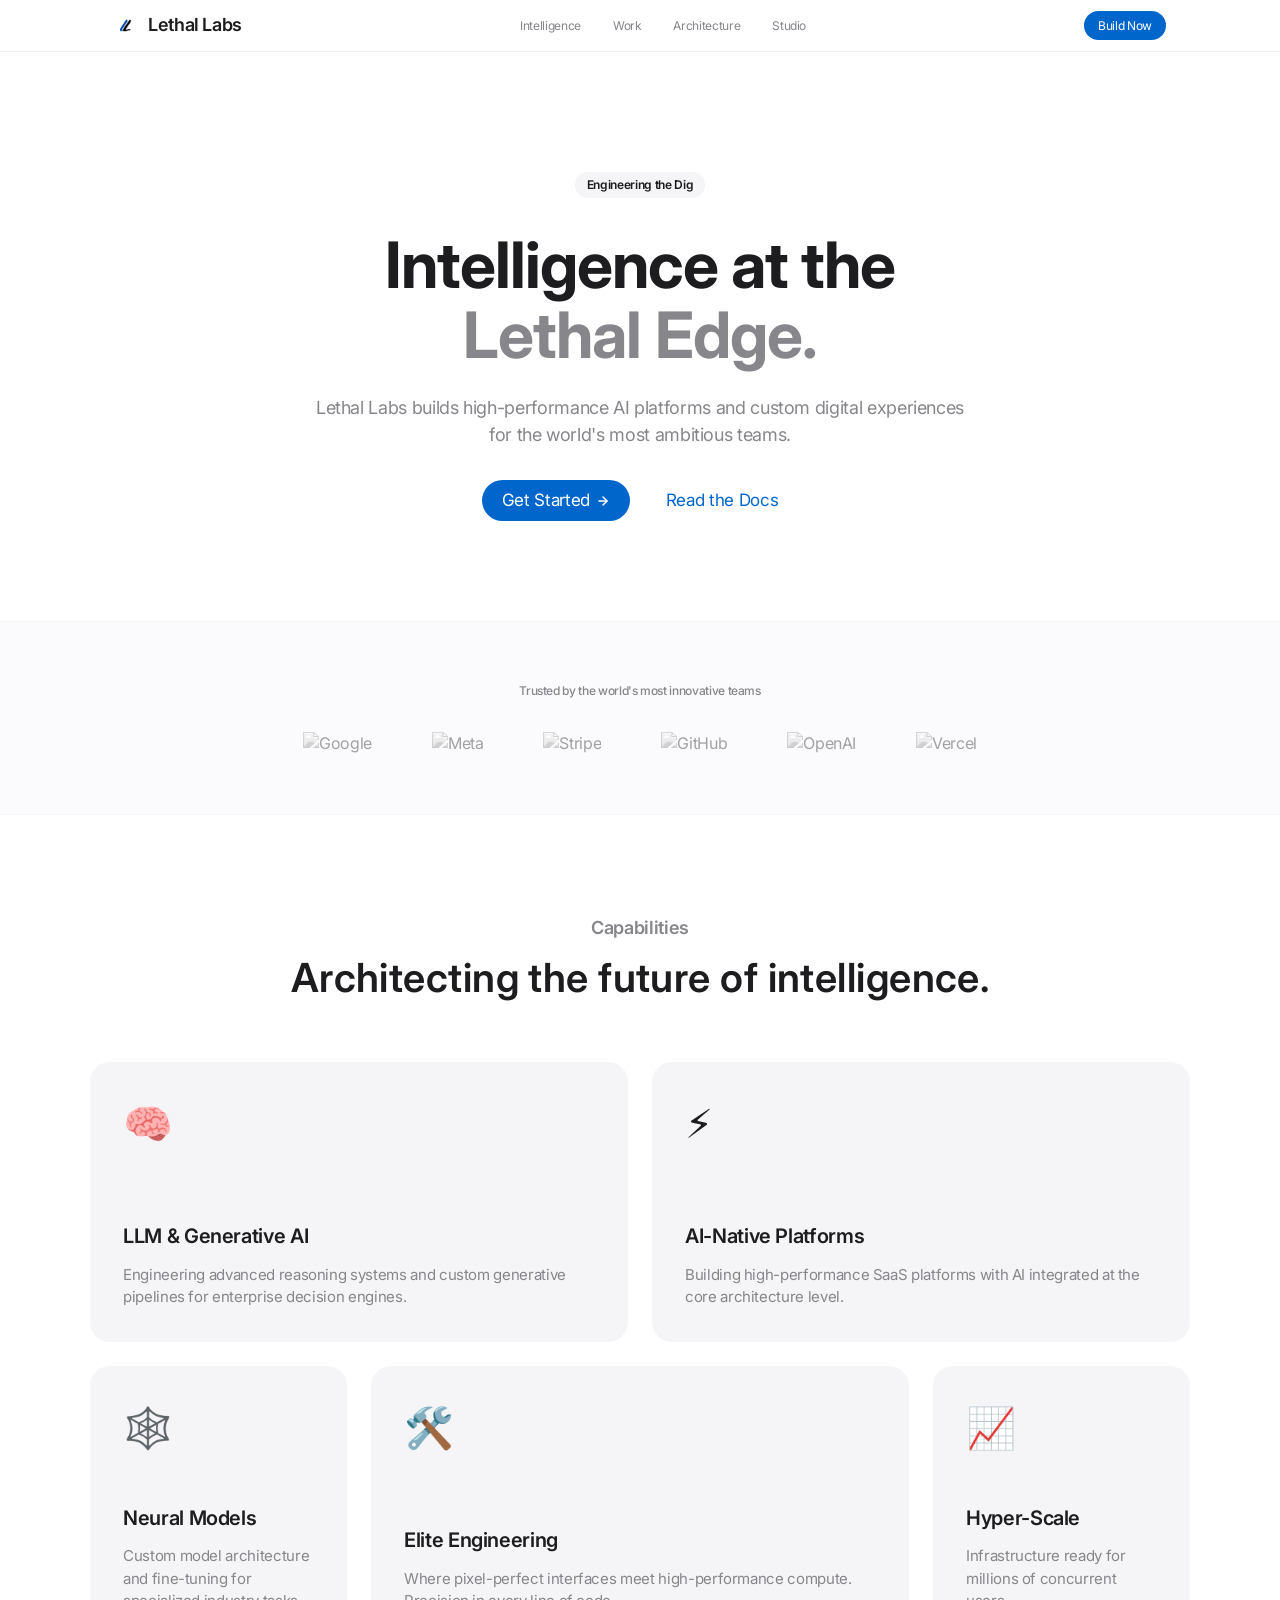
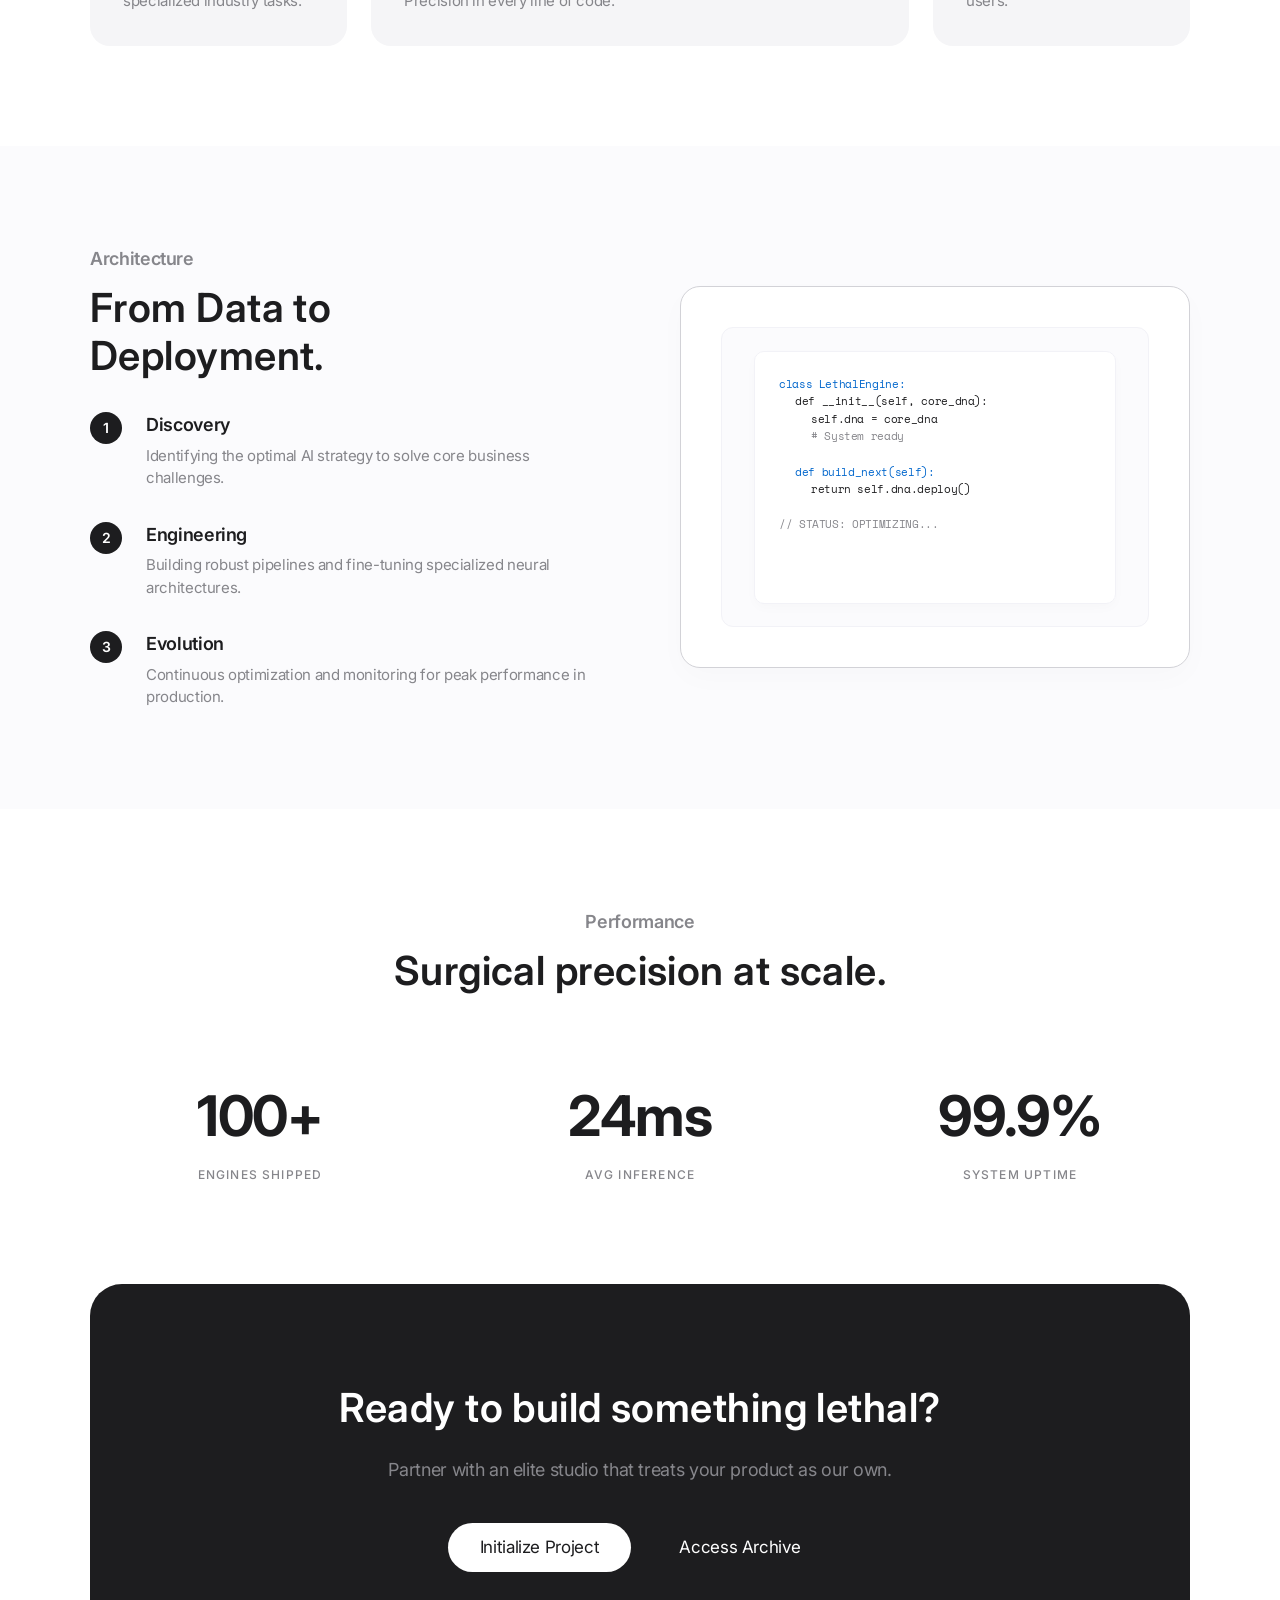
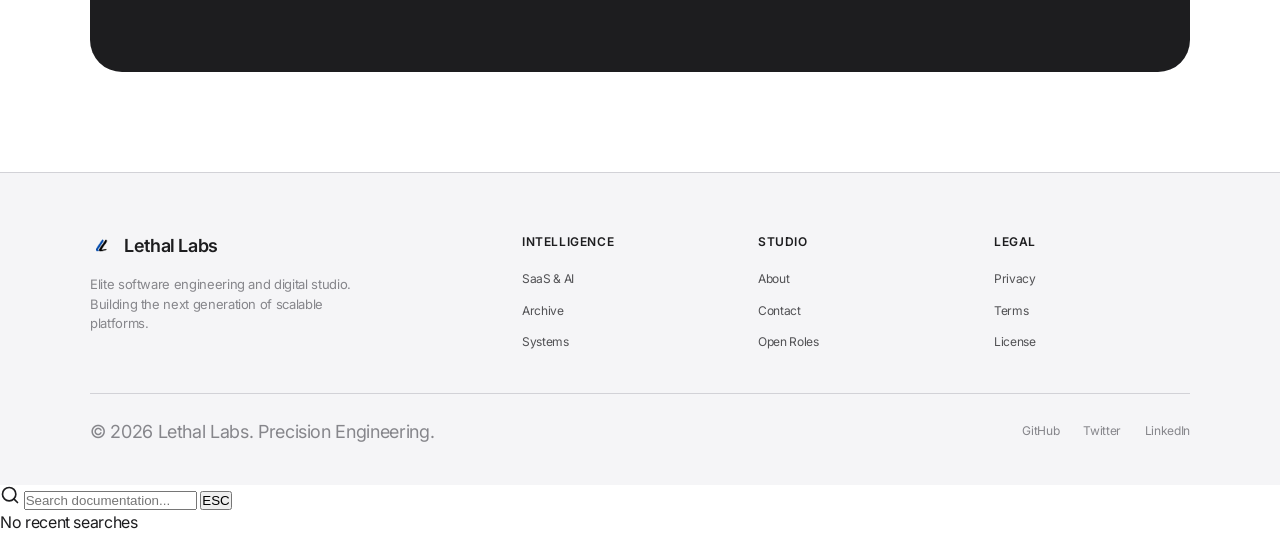
==== commit 8d0a3a9b: "redesign" ====
--- a/index.html
+++ b/index.html
@@ -3,13 +3,12 @@
 <head>
   <meta charset="UTF-8">
   <meta name="viewport" content="width=device-width, initial-scale=1.0">
-  <title>Lethal Labs | Premium Software Engineering & Digital Studio</title>
-  <meta name="description" content="Lethal Labs is an elite software development agency building high-end SaaS, AI platforms, and custom digital experiences for modern startups and businesses.">
+  <title>Lethal Labs | Premium AI Engineering & Digital Studio</title>
+  <meta name="description" content="Lethal Labs is an elite software development agency building high-end AI platforms and custom digital experiences for modern startups and businesses.">
   <link rel="icon" type="image/png" href="favicon.png">
   <link rel="stylesheet" href="styles.css">
   <link rel="preconnect" href="https://fonts.googleapis.com">
   <link rel="preconnect" href="https://fonts.gstatic.com" crossorigin>
-  <link href="https://fonts.googleapis.com/css2?family=Inter:wght@400;500;600;700;800&display=swap" rel="stylesheet">
 </head>
 <body>
 
@@ -25,14 +24,14 @@
       </div>
       
       <div class="nav-links">
-        <a href="index.html">Services</a>
-        <a href="projects.html">Portfolio</a>
-        <a href="docs.html">Process</a>
+        <a href="index.html">Intelligence</a>
+        <a href="projects.html">Work</a>
+        <a href="docs.html">Architecture</a>
         <a href="about.html">Studio</a>
       </div>
 
       <div class="nav-right">
-        <a href="contact.html" class="btn btn-secondary" style="padding: 8px 16px; font-size: 0.875rem;">Start a Project</a>
+        <a href="contact.html" class="btn btn-primary" style="padding: 6px 14px; font-size: 0.75rem;">Build Now</a>
       </div>
     </div>
   </nav>
@@ -41,82 +40,25 @@
     <!-- Hero Section -->
     <section class="hero">
       <div class="hero-content">
-        <div class="badge font-mono">
-          <svg width="14" height="14" viewBox="0 0 24 24" fill="none" stroke="currentColor" stroke-width="2.5"><path d="M13 2L3 14h9l-1 8 10-12h-9l1-8z"></path></svg>
-          [SYSTEM_UPDATE]: GEN-AI ENGINE v2.0
-        </div>
-        <h1>Engineering the <br><span>Lethal Edge.</span></h1>
-        <p>Lethal Labs is an elite creative engineering studio building high-performance software, AI-driven products, and custom platforms for the world's most ambitious teams.</p>
+        <div class="badge">
+          Engineering the Digital Next
+        </div>
+        <h1>Intelligence at the <br><span>Lethal Edge.</span></h1>
+        <p>Lethal Labs builds high-performance AI platforms and custom digital experiences for the world's most ambitious teams.</p>
         <div class="cta-group">
           <a href="projects.html" class="btn btn-primary">
-            Start Building
-            <svg width="18" height="18" viewBox="0 0 24 24" fill="none" stroke="currentColor" stroke-width="2.5" stroke-linecap="round" stroke-linejoin="round"><line x1="5" y1="12" x2="19" y2="12"></line><polyline points="12 5 19 12 12 19"></polyline></svg>
+            Get Started
+            <svg width="14" height="14" viewBox="0 0 24 24" fill="none" stroke="currentColor" stroke-width="2.5" stroke-linecap="round" stroke-linejoin="round"><line x1="5" y1="12" x2="19" y2="12"></line><polyline points="12 5 19 12 12 19"></polyline></svg>
           </a>
-          <a href="docs.html" class="btn btn-secondary">The Methodology</a>
-        </div>
-      </div>
-
-      <div class="hero-graphic">
-        <!-- Background Ambient Glows -->
-        <div style="position: absolute; width: 400px; height: 400px; background: var(--accent-glow-cyan); filter: blur(120px); top: -10%; left: -10%; z-index: 0;"></div>
-        <div style="position: absolute; width: 400px; height: 400px; background: var(--accent-glow-purple); filter: blur(120px); bottom: -10%; right: -10%; z-index: 0;"></div>
-
-        <!-- Main Product Card (AI Dashboard) -->
-        <div class="main-card glass animate-float scanline" style="display: flex; flex-direction: column; z-index: 1;">
-          <div style="height: 48px; border-bottom: 1px solid var(--border-subtle); display: flex; align-items: center; padding: 0 20px; gap: 8px; background: rgba(255,255,255,0.03);">
-            <div style="width: 10px; height: 10px; border-radius: 50%; background: #ff5f57;"></div>
-            <div style="width: 10px; height: 10px; border-radius: 50%; background: #febc2e;"></div>
-            <div style="width: 10px; height: 10px; border-radius: 50%; background: #28c840;"></div>
-            <div style="margin-left: 16px; font-family: var(--font-mono); font-size: 10px; color: var(--text-tertiary); letter-spacing: 0.1em;">LETHAL_OS // COMPUTE_SHARD_01</div>
-          </div>
-          <div style="flex-grow: 1; padding: 32px; display: grid; grid-template-columns: 1fr 1fr; gap: 24px;">
-            <div style="display: flex; flex-direction: column; gap: 16px;">
-              <div style="height: 24px; width: 70%; background: var(--brand-glow); border-radius: 6px;"></div>
-              <div style="height: 120px; width: 100%; background: rgba(255,255,255,0.02); border-radius: 12px; border: 1px dashed var(--border-subtle); display: flex; flex-direction: column; padding: 20px; gap: 10px;">
-                <div style="height: 8px; width: 100%; background: var(--bg-tertiary); border-radius: 4px;"></div>
-                <div style="height: 8px; width: 90%; background: var(--bg-tertiary); border-radius: 4px;"></div>
-                <div style="height: 8px; width: 95%; background: var(--bg-tertiary); border-radius: 4px;"></div>
-                <div style="height: 8px; width: 40%; background: var(--brand-primary); border-radius: 4px; margin-top: 10px;"></div>
-              </div>
-              <div style="height: 14px; width: 50%; background: var(--bg-tertiary); border-radius: 4px;"></div>
-            </div>
-            <div style="display: flex; flex-direction: column; gap: 16px;">
-              <div style="height: 180px; width: 100%; background: linear-gradient(135deg, rgba(202, 138, 4, 0.05) 0%, rgba(20, 20, 25, 0.8) 100%); border-radius: 12px; position: relative; overflow: hidden; border: 1px solid var(--border-subtle);">
-                 <div style="position: absolute; bottom: 0; left: 0; width: 100%; height: 60%; background: linear-gradient(0deg, var(--accent-glow-cyan) 0%, transparent 100%); opacity: 0.3;"></div>
-                 <div style="padding: 20px; font-family: var(--font-mono); font-size: 10px; color: var(--accent-cyan);">NEURAL_TRAINING: ACTIVE <br>LOSS: 0.0024</div>
-                 <div style="position: absolute; top: 50%; left: 50%; transform: translate(-50%, -50%); width: 80px; height: 80px; border-radius: 50%; border: 2px solid var(--accent-cyan); opacity: 0.2;"></div>
-              </div>
-            </div>
-          </div>
-        </div>
-
-        <!-- Floating Accent Cards -->
-        <div class="floating-card glass animate-float card-1" style="width: 200px; padding: 20px;">
-          <div style="display: flex; align-items: center; gap: 10px; margin-bottom: 12px;">
-            <div style="width: 8px; height: 8px; border-radius: 50%; background: var(--brand-primary); box-shadow: 0 0 10px var(--brand-primary);"></div>
-            <span class="font-mono" style="font-size: 0.625rem; font-weight: 700; color: var(--text-primary);">PROMPT_ENGINE</span>
-          </div>
-          <div style="font-size: 1.125rem; font-weight: 700; color: var(--text-primary); margin-bottom: 4px;">99.8%</div>
-          <div style="font-size: 0.625rem; color: var(--text-tertiary); text-transform: uppercase; letter-spacing: 0.05em;">Token Efficiency</div>
-        </div>
-
-        <div class="floating-card glass animate-float card-2" style="width: 200px; padding: 20px; bottom: 20px; left: -20px;">
-          <div class="font-mono" style="font-size: 0.625rem; font-weight: 700; color: var(--accent-purple); margin-bottom: 8px;">LATENCY_MONITOR</div>
-          <div style="height: 6px; width: 100%; background: var(--bg-tertiary); border-radius: 3px; margin-bottom: 12px; overflow: hidden;">
-            <div style="height: 100%; width: 85%; background: var(--accent-purple); border-radius: 3px;"></div>
-          </div>
-          <div style="display: flex; justify-content: space-between; align-items: center;">
-             <span style="font-size: 0.625rem; color: var(--text-secondary);">Response Time</span>
-             <span style="font-size: 0.625rem; font-weight: 700; color: var(--text-primary);">12ms</span>
-          </div>
+          <a href="docs.html" class="btn btn-secondary">Read the Docs</a>
         </div>
       </div>
     </section>
 
     <!-- Trust Strip -->
-    <section style="padding: 60px 24px; border-top: 1px solid var(--border-subtle); border-bottom: 1px solid var(--border-subtle); background: var(--bg-secondary);">
+    <section class="trust-strip-container">
       <div class="container trust-strip">
-        <p class="trust-label">TRUSTED BY THE ARCHITECTS OF THE NEXT</p>
+        <p class="trust-label">Trusted by the world's most innovative teams</p>
         <div class="logo-bar">
           <img src="https://cdn.jsdelivr.net/npm/simple-icons@v11/icons/google.svg" alt="Google">
           <img src="https://cdn.jsdelivr.net/npm/simple-icons@v11/icons/meta.svg" alt="Meta">
@@ -131,92 +73,95 @@
     <!-- Bento Features Section -->
     <section id="features">
       <div class="container">
-        <div class="section-label">Core Capabilities</div>
-        <h2 class="section-title">Built for the Intelligence Age.</h2>
+        <div class="section-label">Capabilities</div>
+        <h2 class="section-title">Architecting the future of intelligence.</h2>
         
         <div class="bento-grid">
-          <!-- LLM Card -->
-          <div class="bento-item bento-1 glass">
+          <div class="bento-item bento-1">
             <div class="bento-icon">🧠</div>
-            <h3>LLM & Generative AI</h3>
-            <p>Engineering advanced reasoning systems and custom LLM pipelines for complex enterprise workflows and decision-making engines.</p>
+            <div>
+              <h3>LLM & Generative AI</h3>
+              <p>Engineering advanced reasoning systems and custom generative pipelines for enterprise decision engines.</p>
+            </div>
           </div>
           
-          <!-- SaaS Card -->
-          <div class="bento-item bento-2 glass" style="background: linear-gradient(135deg, rgba(202, 138, 4, 0.05) 0%, transparent 100%);">
+          <div class="bento-item bento-2">
             <div class="bento-icon">⚡</div>
-            <h3>AI-Native Platforms</h3>
-            <p>Building high-performance SaaS platforms with AI as the core architecture, ensuring scalability from day zero.</p>
-          </div>
-
-          <!-- Neural Card -->
-          <div class="bento-item bento-3 glass">
+            <div>
+              <h3>AI-Native Platforms</h3>
+              <p>Building high-performance SaaS platforms with AI integrated at the core architecture level.</p>
+            </div>
+          </div>
+
+          <div class="bento-item bento-3">
             <div class="bento-icon">🕸️</div>
-            <h3>Neural Architectures</h3>
-            <p>Custom model architecture and fine-tuning for specialized industry tasks.</p>
-          </div>
-
-          <!-- Elite Engineering Card -->
-          <div class="bento-item bento-4 glass">
+            <div>
+              <h3>Neural Models</h3>
+              <p>Custom model architecture and fine-tuning for specialized industry tasks.</p>
+            </div>
+          </div>
+
+          <div class="bento-item bento-4">
             <div class="bento-icon">🛠️</div>
-            <h3>Elite Engineering</h3>
-            <p>Pixel-perfect interfaces meets high-performance compute. We don't just build, we engineer the future of digital interaction.</p>
-          </div>
-
-          <!-- Scale Card -->
-          <div class="bento-item bento-5 glass">
+            <div>
+              <h3>Elite Engineering</h3>
+              <p>Where pixel-perfect interfaces meet high-performance compute. Precision in every line of code.</p>
+            </div>
+          </div>
+
+          <div class="bento-item bento-5">
             <div class="bento-icon">📈</div>
-            <h3>Hyper-Scale</h3>
-            <p>Infrastructure ready for millions of concurrent users.</p>
+            <div>
+              <h3>Hyper-Scale</h3>
+              <p>Infrastructure ready for millions of concurrent users.</p>
+            </div>
           </div>
         </div>
       </div>
     </section>
 
     <!-- Workflow Section -->
-    <section style="background: var(--bg-secondary);">
+    <section style="background: #fbfbfd;">
       <div class="container" style="display: grid; grid-template-columns: 1fr 1fr; gap: 80px; align-items: center;">
         <div>
-          <div class="section-label" style="text-align: left;">Our Process</div>
-          <h2 style="text-align: left; margin-bottom: 32px;">From Neural Architecture <br>to Global Scale.</h2>
+          <div class="section-label" style="text-align: left;">Architecture</div>
+          <h2 style="text-align: left; margin-bottom: 32px;">From Data to <br>Deployment.</h2>
           <div style="display: flex; flex-direction: column; gap: 32px;">
             <div style="display: flex; gap: 24px;">
-              <div class="font-mono" style="flex-shrink: 0; width: 40px; height: 40px; border-radius: 50%; background: var(--brand-primary); color: #000; display: flex; align-items: center; justify-content: center; font-weight: 700; font-size: 1rem; box-shadow: 0 0 15px var(--brand-glow);">01</div>
+              <div style="flex-shrink: 0; width: 32px; height: 32px; border-radius: 50%; background: #1d1d1f; color: white; display: flex; align-items: center; justify-content: center; font-weight: 600; font-size: 0.875rem;">1</div>
               <div>
-                <h4 style="margin-bottom: 6px; font-size: 1.125rem;">Discovery & Model Strategy</h4>
-                <p style="font-size: 0.9375rem; color: var(--text-secondary);">We analyze your data landscape and define the optimal AI architecture to solve core business challenges.</p>
+                <h4 style="margin-bottom: 6px; font-size: 1.125rem; font-weight: 600;">Discovery</h4>
+                <p style="font-size: 0.9375rem; color: #86868b;">Identifying the optimal AI strategy to solve core business challenges.</p>
               </div>
             </div>
             <div style="display: flex; gap: 24px;">
-              <div class="font-mono" style="flex-shrink: 0; width: 40px; height: 40px; border-radius: 50%; background: var(--brand-primary); color: #000; display: flex; align-items: center; justify-content: center; font-weight: 700; font-size: 1rem; box-shadow: 0 0 15px var(--brand-glow);">02</div>
+              <div style="flex-shrink: 0; width: 32px; height: 32px; border-radius: 50%; background: #1d1d1f; color: white; display: flex; align-items: center; justify-content: center; font-weight: 600; font-size: 0.875rem;">2</div>
               <div>
-                <h4 style="margin-bottom: 6px; font-size: 1.125rem;">Engineering & Fine-Tuning</h4>
-                <p style="font-size: 0.9375rem; color: var(--text-secondary);">Our elite team builds robust pipelines, fine-tunes specialized models, and engineers the infrastructure to power them.</p>
+                <h4 style="margin-bottom: 6px; font-size: 1.125rem; font-weight: 600;">Engineering</h4>
+                <p style="font-size: 0.9375rem; color: #86868b;">Building robust pipelines and fine-tuning specialized neural architectures.</p>
               </div>
             </div>
             <div style="display: flex; gap: 24px;">
-              <div class="font-mono" style="flex-shrink: 0; width: 40px; height: 40px; border-radius: 50%; background: var(--brand-primary); color: #000; display: flex; align-items: center; justify-content: center; font-weight: 700; font-size: 1rem; box-shadow: 0 0 15px var(--brand-glow);">03</div>
+              <div style="flex-shrink: 0; width: 32px; height: 32px; border-radius: 50%; background: #1d1d1f; color: white; display: flex; align-items: center; justify-content: center; font-weight: 600; font-size: 0.875rem;">3</div>
               <div>
-                <h4 style="margin-bottom: 6px; font-size: 1.125rem;">Deployment & Optimization</h4>
-                <p style="font-size: 0.9375rem; color: var(--text-secondary);">We ship to production with edge-case monitoring and continuous RLHF loops to keep your models at peak performance.</p>
+                <h4 style="margin-bottom: 6px; font-size: 1.125rem; font-weight: 600;">Evolution</h4>
+                <p style="font-size: 0.9375rem; color: #86868b;">Continuous optimization and monitoring for peak performance in production.</p>
               </div>
             </div>
           </div>
         </div>
-        <div class="glass" style="border-radius: 32px; padding: 48px; position: relative;">
-          <div style="height: 340px; width: 100%; background: var(--bg-tertiary); border-radius: 20px; display: flex; align-items: center; justify-content: center; overflow: hidden; position: relative;">
-            <div class="scanline" style="position: absolute; top: 0; left: 0; width: 100%; height: 100%; pointer-events: none;"></div>
-            <div style="width: 85%; height: 85%; background: #0c0c0e; border-radius: 12px; border: 1px solid var(--border-subtle); padding: 24px; font-family: var(--font-mono); font-size: 11px; color: var(--text-tertiary); line-height: 1.6;">
-              <div style="color: var(--brand-primary);">class LethalEngine:</div>
+        <div style="background: white; border: 1px solid #d2d2d7; border-radius: 20px; padding: 40px; box-shadow: 0 10px 30px rgba(0,0,0,0.02);">
+          <div style="height: 300px; width: 100%; background: #fbfbfd; border-radius: 12px; display: flex; align-items: center; justify-content: center; overflow: hidden; border: 1px solid #f2f2f7;">
+            <div style="width: 85%; height: 85%; background: white; border-radius: 10px; border: 1px solid #f2f2f7; padding: 24px; font-family: var(--font-mono); font-size: 11px; color: #1d1d1f; line-height: 1.6; box-shadow: 0 4px 12px rgba(0,0,0,0.02);">
+              <div style="color: #0066cc;">class LethalEngine:</div>
               <div style="padding-left: 16px;">def __init__(self, core_dna):</div>
               <div style="padding-left: 32px;">self.dna = core_dna</div>
-              <div style="padding-left: 32px; color: var(--accent-cyan);">self.mode = "LETHAL"</div>
+              <div style="padding-left: 32px; color: #86868b;"># System ready</div>
               <br>
-              <div style="padding-left: 16px; color: var(--brand-primary);">def optimize_future(self):</div>
-              <div style="padding-left: 32px;">return self.dna.apply_ai()</div>
+              <div style="padding-left: 16px; color: #0066cc;">def build_next(self):</div>
+              <div style="padding-left: 32px;">return self.dna.deploy()</div>
               <br>
-              <div style="color: var(--text-secondary);"># [SYSTEM]: COMPUTE_SHARD_READY</div>
-              <div style="color: var(--accent-purple);"># [STATUS]: OPTIMIZING_WORLD_LINE...</div>
+              <div style="color: #86868b;">// STATUS: OPTIMIZING...</div>
             </div>
           </div>
         </div>
@@ -226,36 +171,33 @@
     <!-- Proof/Stats Section -->
     <section>
       <div class="container" style="text-align: center;">
-        <div class="section-label">By the Numbers</div>
-        <h2 style="margin-bottom: 80px;">Performance without compromise.</h2>
+        <div class="section-label">Performance</div>
+        <h2 style="margin-bottom: 80px;">Surgical precision at scale.</h2>
         <div style="display: grid; grid-template-columns: repeat(3, 1fr); gap: 40px;">
           <div>
-            <div class="font-mono" style="font-size: 4rem; font-weight: 800; color: var(--brand-primary); margin-bottom: 12px; letter-spacing: -0.05em;">100+</div>
-            <p style="font-weight: 700; color: var(--text-primary); text-transform: uppercase; font-size: 0.75rem; letter-spacing: 0.1em;">Engines Shipped</p>
+            <div style="font-size: 3.5rem; font-weight: 700; color: #1d1d1f; margin-bottom: 8px; letter-spacing: -0.02em;">100+</div>
+            <p style="font-weight: 500; color: #86868b; text-transform: uppercase; font-size: 0.75rem; letter-spacing: 0.1em;">Engines Shipped</p>
           </div>
           <div>
-            <div class="font-mono" style="font-size: 4rem; font-weight: 800; color: var(--brand-primary); margin-bottom: 12px; letter-spacing: -0.05em;">24ms</div>
-            <p style="font-weight: 700; color: var(--text-primary); text-transform: uppercase; font-size: 0.75rem; letter-spacing: 0.1em;">Avg Inference</p>
+            <div style="font-size: 3.5rem; font-weight: 700; color: #1d1d1f; margin-bottom: 8px; letter-spacing: -0.02em;">24ms</div>
+            <p style="font-weight: 500; color: #86868b; text-transform: uppercase; font-size: 0.75rem; letter-spacing: 0.1em;">Avg Inference</p>
           </div>
           <div>
-            <div class="font-mono" style="font-size: 4rem; font-weight: 800; color: var(--brand-primary); margin-bottom: 12px; letter-spacing: -0.05em;">99.9%</div>
-            <p style="font-weight: 700; color: var(--text-primary); text-transform: uppercase; font-size: 0.75rem; letter-spacing: 0.1em;">System Uptime</p>
+            <div style="font-size: 3.5rem; font-weight: 700; color: #1d1d1f; margin-bottom: 8px; letter-spacing: -0.02em;">99.9%</div>
+            <p style="font-weight: 500; color: #86868b; text-transform: uppercase; font-size: 0.75rem; letter-spacing: 0.1em;">System Uptime</p>
           </div>
         </div>
       </div>
     </section>
 
     <!-- Final CTA -->
-    <section style="padding: 0 24px 120px;">
-      <div class="container glass" style="background: linear-gradient(135deg, var(--bg-secondary) 0%, #000 100%); border-radius: 40px; padding: 100px 40px; text-align: center; position: relative; overflow: hidden; border: 1px solid var(--border-subtle);">
-        <div style="position: absolute; top: -50%; left: -20%; width: 100%; height: 200%; background: radial-gradient(circle, var(--brand-glow) 0%, transparent 60%); opacity: 0.4;"></div>
-        <div style="position: absolute; bottom: -50%; right: -20%; width: 100%; height: 200%; background: radial-gradient(circle, var(--accent-glow-purple) 0%, transparent 60%); opacity: 0.2;"></div>
-        
-        <h2 style="color: var(--text-primary); margin-bottom: 32px; position: relative; z-index: 1;">Ready to build something <span style="color: var(--brand-primary);">lethal?</span></h2>
-        <p style="color: var(--text-secondary); max-width: 600px; margin: 0 auto 48px; position: relative; z-index: 1;">Partner with an elite studio that treats your product as our own. Let's engineer the future of your business with surgical precision.</p>
-        <div class="cta-group" style="justify-content: center; position: relative; z-index: 1;">
-          <a href="contact.html" class="btn btn-primary" style="padding: 16px 40px;">Initialize Project</a>
-          <a href="projects.html" class="btn btn-secondary" style="padding: 16px 40px;">Access Archive</a>
+    <section style="padding: 0 24px 100px;">
+      <div class="container" style="background: #1d1d1f; border-radius: 32px; padding: 100px 40px; text-align: center; color: white;">
+        <h2 style="color: white; margin-bottom: 24px; font-weight: 600;">Ready to build something lethal?</h2>
+        <p style="color: #86868b; max-width: 600px; margin: 0 auto 40px; font-size: 1.125rem;">Partner with an elite studio that treats your product as our own.</p>
+        <div class="cta-group" style="justify-content: center;">
+          <a href="contact.html" class="btn btn-primary" style="background: white; color: #1d1d1f; padding: 12px 32px;">Initialize Project</a>
+          <a href="projects.html" class="btn" style="color: white; padding: 12px 32px;">Access Archive</a>
         </div>
       </div>
     </section>
@@ -265,25 +207,27 @@
     <div class="footer-grid">
       <div class="footer-info">
         <div class="nav-brand">
-          <img src="assets/logo.png" alt="Lethal Labs Logo">
-          <span>Lethal Labs</span>
-        </div>
-        <p>Elite software engineering and digital studio. Building the next generation of scalable products.</p>
+          <a href="index.html">
+            <img src="assets/logo.png" alt="Lethal Labs Logo">
+            <span>Lethal Labs</span>
+          </a>
+        </div>
+        <p>Elite software engineering and digital studio. Building the next generation of scalable platforms.</p>
       </div>
       <div class="footer-col">
-        <h4>Services</h4>
+        <h4>Intelligence</h4>
         <ul>
           <li><a href="index.html">SaaS & AI</a></li>
-          <li><a href="projects.html">Portfolio</a></li>
-          <li><a href="docs.html">Process</a></li>
+          <li><a href="projects.html">Archive</a></li>
+          <li><a href="docs.html">Systems</a></li>
         </ul>
       </div>
       <div class="footer-col">
         <h4>Studio</h4>
         <ul>
-          <li><a href="about.html">About Us</a></li>
-          <li><a href="contact.html">Start a Project</a></li>
-          <li><a href="careers.html">Careers</a></li>
+          <li><a href="about.html">About</a></li>
+          <li><a href="contact.html">Contact</a></li>
+          <li><a href="careers.html">Open Roles</a></li>
         </ul>
       </div>
       <div class="footer-col">
@@ -296,7 +240,7 @@
       </div>
     </div>
     <div class="footer-bottom">
-      <p>&copy; 2026 Lethal Labs. All rights reserved.</p>
+      <p>&copy; 2026 Lethal Labs. Precision Engineering.</p>
       <div style="display: flex; gap: 24px;">
         <a href="https://github.com/openthot" target="_blank">GitHub</a>
         <a href="#">Twitter</a>
@@ -305,15 +249,6 @@
     </div>
   </footer>
 
-  <script>
-    const navbar = document.getElementById('navbar');
-    window.onscroll = () => {
-      if (window.scrollY > 20) {
-        navbar.classList.add('scrolled');
-      } else {
-        navbar.classList.remove('scrolled');
-      }
-    };
-  </script>
+  <script src="script.js"></script>
 </body>
 </html>
--- a/styles.css
+++ b/styles.css
@@ -1,48 +1,32 @@
-@import url('https://fonts.googleapis.com/css2?family=DM+Sans:wght@400;500;700&family=Space+Mono:wght@400;700&display=swap');
+@import url('https://fonts.googleapis.com/css2?family=Inter:wght@400;500;600;700;800&family=Space+Mono:wght@400;700&display=swap');
 
 :root {
-  /* Premium Dark AI Palette */
-  --bg-primary: #0a0a0c;
-  --bg-secondary: #111114;
-  --bg-tertiary: #1a1a1e;
-  
-  --text-primary: #f8fafc;
-  --text-secondary: #94a3b8;
-  --text-tertiary: #64748b;
-  
-  --brand-primary: #ca8a04; /* Neon Gold */
-  --brand-light: #facc15;
-  --brand-glow: rgba(202, 138, 4, 0.4);
-  
-  /* Cyber Accents */
-  --accent-cyan: #22d3ee;
-  --accent-purple: #a855f7;
-  --accent-glow-cyan: rgba(34, 211, 238, 0.2);
-  --accent-glow-purple: rgba(168, 85, 247, 0.2);
-  
-  --border-subtle: rgba(255, 255, 255, 0.08);
-  --glass-bg: rgba(17, 17, 20, 0.8);
-  --glass-border: rgba(255, 255, 255, 0.1);
+  /* Apple-Style Crisp Palette */
+  --bg-primary: #ffffff;
+  --bg-secondary: #f5f5f7;
+  --bg-tertiary: #fbfbfd;
+  
+  --text-primary: #1d1d1f;
+  --text-secondary: #86868b;
+  --text-tertiary: #a1a1a6;
+  
+  --brand-primary: #0066cc; /* Technical Blue */
+  --brand-light: #2997ff;
+  --brand-glow: rgba(0, 102, 204, 0.1);
+  
+  --border-subtle: #d2d2d7;
+  --glass-bg: rgba(255, 255, 255, 0.85);
+  --glass-border: rgba(210, 210, 215, 0.5);
   
   /* Layout & Transitions */
-  --nav-height: 72px;
-  --max-width: 1200px;
-  --transition-smooth: all 0.3s cubic-bezier(0.4, 0, 0.2, 1);
-  --shadow-premium: 0 20px 50px -12px rgba(0, 0, 0, 0.5);
+  --nav-height: 52px;
+  --max-width: 1100px;
+  --transition-smooth: all 0.3s cubic-bezier(0.25, 0.1, 0.25, 1);
+  --shadow-premium: 0 4px 20px rgba(0, 0, 0, 0.05);
   
   /* Typography */
-  --font-main: 'DM Sans', system-ui, -apple-system, sans-serif;
+  --font-main: 'Inter', system-ui, -apple-system, sans-serif;
   --font-mono: 'Space Mono', monospace;
-
-  /* Legacy Mappings */
-  --vp-c-text-1: var(--text-primary);
-  --vp-c-text-2: var(--text-secondary);
-  --vp-c-text-3: var(--text-tertiary);
-  --vp-c-brand: var(--brand-primary);
-  --vp-c-bg: var(--bg-primary);
-  --vp-c-bg-alt: var(--bg-secondary);
-  --vp-c-bg-soft: var(--bg-secondary);
-  --vp-c-divider: var(--border-subtle);
 }
 
 /* Base Resets */
@@ -62,7 +46,8 @@
   font-family: var(--font-main);
   background-color: var(--bg-primary);
   color: var(--text-primary);
-  line-height: 1.5;
+  line-height: 1.47059;
+  letter-spacing: -0.022em;
   overflow-x: hidden;
 }
 
@@ -75,63 +60,47 @@
 /* Glassmorphism Utility */
 .glass {
   background: var(--glass-bg);
-  backdrop-filter: blur(16px);
-  -webkit-backdrop-filter: blur(16px);
+  backdrop-filter: saturate(180%) blur(20px);
+  -webkit-backdrop-filter: saturate(180%) blur(20px);
   border: 1px solid var(--glass-border);
-  box-shadow: var(--shadow-premium);
 }
 
 /* Animations */
 @keyframes float {
   0% { transform: translateY(0px); }
-  50% { transform: translateY(-12px); }
+  50% { transform: translateY(-8px); }
   100% { transform: translateY(0px); }
 }
 
-@keyframes scanline {
-  0% { transform: translateY(-100%); }
-  100% { transform: translateY(100%); }
-}
-
 .animate-float {
-  animation: float 6s ease-in-out infinite;
-}
-
-/* Background Mesh */
+  animation: float 5s ease-in-out infinite;
+}
+
 .bg-mesh {
-  position: fixed;
-  top: 0;
-  left: 0;
-  width: 100%;
-  height: 100%;
-  z-index: -1;
-  background: 
-    radial-gradient(circle at 10% 20%, var(--accent-glow-cyan) 0%, transparent 40%),
-    radial-gradient(circle at 90% 80%, var(--accent-glow-purple) 0%, transparent 40%),
-    radial-gradient(circle at 50% 50%, rgba(20, 20, 25, 1) 0%, transparent 100%);
-  opacity: 0.8;
+  display: none;
 }
 
 /* Typography Scale */
 h1 {
-  font-size: clamp(3rem, 8vw, 5.5rem);
-  font-weight: 800;
-  line-height: 1;
-  letter-spacing: -0.04em;
-  color: var(--text-primary);
-}
-
-h2 {
-  font-size: clamp(2.25rem, 5vw, 3.5rem);
+  font-size: clamp(2.5rem, 6vw, 4rem); /* Balanced scale */
   font-weight: 700;
   line-height: 1.1;
-  letter-spacing: -0.03em;
+  letter-spacing: -0.015em;
+  color: var(--text-primary);
+}
+
+h2 {
+  font-size: clamp(2rem, 4vw, 2.5rem);
+  font-weight: 600;
+  line-height: 1.2;
+  letter-spacing: 0.011em;
 }
 
 p {
   font-size: 1.125rem;
   color: var(--text-secondary);
   max-width: 60ch;
+  line-height: 1.5;
 }
 
 .font-mono {
@@ -149,12 +118,14 @@
   display: flex;
   justify-content: center;
   transition: var(--transition-smooth);
+  background: rgba(255, 255, 255, 0.8);
+  backdrop-filter: saturate(180%) blur(20px);
+  border-bottom: 1px solid rgba(0,0,0,0.05);
 }
 
 nav.scrolled {
-  background: rgba(10, 10, 12, 0.8);
-  backdrop-filter: blur(12px);
-  border-bottom: 1px solid var(--border-subtle);
+  background: rgba(255, 255, 255, 0.95);
+  box-shadow: 0 4px 12px rgba(0,0,0,0.05);
 }
 
 .nav-content {
@@ -167,242 +138,202 @@
 }
 
 .nav-brand {
-  font-weight: 700;
-  font-size: 1.25rem;
+  font-weight: 600;
+  font-size: 1.125rem;
+  letter-spacing: -0.02em;
+}
+
+.nav-brand a {
+  display: flex;
+  align-items: center;
+  gap: 10px;
+}
+
+.nav-brand img {
+  width: 24px;
+  height: 24px;
+}
+
+.nav-links {
+  display: flex;
+  gap: 32px;
+}
+
+.nav-links a {
+  font-size: 0.75rem;
+  font-weight: 400;
+  color: var(--text-secondary);
+}
+
+.nav-links a:hover {
   color: var(--text-primary);
-}
-
-.nav-brand a {
-  display: flex;
-  align-items: center;
-  gap: 12px;
-  line-height: 1;
-}
-
-.nav-brand img {
-  width: 32px;
-  height: 32px;
-  filter: brightness(1.2);
-  display: block;
-}
-
-.nav-links {
-  display: flex;
-  gap: 32px;
-}
-
-.nav-links a {
-  font-size: 0.875rem;
-  font-weight: 500;
-  color: var(--text-secondary);
-  text-transform: uppercase;
-  letter-spacing: 0.05em;
-}
-
-.nav-links a:hover {
-  color: var(--brand-primary);
 }
 
 /* Hero Section */
 .hero {
-  padding: calc(var(--nav-height) + 120px) 24px 120px;
-  max-width: var(--max-width);
+  padding: calc(var(--nav-height) + 120px) 24px 100px;
+  max-width: 800px;
   margin: 0 auto;
-  display: grid;
-  grid-template-columns: 1.2fr 0.8fr;
-  align-items: center;
-  gap: 80px;
+  text-align: center;
+  display: flex;
+  flex-direction: column;
+  align-items: center;
 }
 
 .hero-content {
   display: flex;
   flex-direction: column;
-  gap: 32px;
+  align-items: center;
+  gap: 24px;
 }
 
 .hero-content .badge {
   display: inline-flex;
-  align-items: center;
-  gap: 10px;
-  padding: 8px 16px;
+  padding: 4px 12px;
   background: var(--bg-secondary);
-  border: 1px solid var(--border-subtle);
   border-radius: 100px;
-  font-family: var(--font-mono);
-  font-size: 0.75rem;
-  font-weight: 600;
-  color: var(--brand-primary);
-  width: fit-content;
+  font-size: 0.75rem;
+  font-weight: 600;
+  color: var(--text-primary);
+  margin-bottom: 8px;
 }
 
 .hero-content h1 span {
-  background: linear-gradient(to right, var(--brand-primary), var(--brand-light));
-  -webkit-background-clip: text;
-  -webkit-text-fill-color: transparent;
   display: block;
+  color: var(--text-secondary);
 }
 
 .cta-group {
   display: flex;
-  gap: 20px;
-  margin-top: 12px;
+  gap: 16px;
+  margin-top: 8px;
 }
 
 .btn {
-  padding: 14px 32px;
-  border-radius: 12px;
-  font-weight: 700;
-  font-size: 1rem;
+  padding: 8px 20px;
+  border-radius: 100px;
+  font-weight: 400;
+  font-size: 1.0625rem;
   display: inline-flex;
   align-items: center;
-  gap: 10px;
+  gap: 6px;
   cursor: pointer;
+  transition: var(--transition-smooth);
 }
 
 .btn-primary {
   background: var(--brand-primary);
-  color: #000;
-  box-shadow: 0 0 20px var(--brand-glow);
+  color: white;
 }
 
 .btn-primary:hover {
-  transform: translateY(-2px);
   background: var(--brand-light);
-  box-shadow: 0 0 30px var(--brand-glow);
 }
 
 .btn-secondary {
-  background: transparent;
-  color: var(--text-primary);
-  border: 1px solid var(--border-subtle);
+  color: var(--brand-primary);
 }
 
 .btn-secondary:hover {
-  background: var(--bg-tertiary);
-  border-color: var(--text-tertiary);
+  text-decoration: underline;
+}
+
+/* Trust Strip */
+.trust-strip-container {
+  padding: 60px 24px;
+  border-top: 1px solid #f5f5f7;
+  border-bottom: 1px solid #f5f5f7;
+  background: #fbfbfd;
+}
+
+.trust-strip {
+  text-align: center;
+  display: flex;
+  flex-direction: column;
+  align-items: center;
+}
+
+.trust-label {
+  font-size: 0.75rem;
+  font-weight: 500;
+  color: #86868b;
+  margin-bottom: 32px;
+}
+
+.logo-bar {
+  display: flex;
+  justify-content: center;
+  align-items: center;
+  gap: 60px;
+  flex-wrap: wrap;
+  width: 100%;
+}
+
+.logo-bar img {
+  height: 22px;
+  width: auto;
+  opacity: 0.4;
+  filter: grayscale(1);
+  transition: opacity 0.3s ease;
+}
+
+.logo-bar img:hover {
+  opacity: 0.8;
 }
 
 /* Bento Grid */
 .bento-grid {
   display: grid;
   grid-template-columns: repeat(4, 1fr);
-  grid-template-rows: repeat(2, auto);
   gap: 24px;
+  max-width: var(--max-width);
+  margin: 0 auto;
 }
 
 .bento-item {
   position: relative;
-  border-radius: 28px;
-  padding: 40px;
-  display: flex;
-  flex-direction: column;
-  justify-content: flex-end;
-  min-height: 320px;
-  overflow: hidden;
-  border: 1px solid var(--border-subtle);
+  border-radius: 20px;
+  padding: 32px;
+  background: var(--bg-secondary);
+  display: flex;
+  flex-direction: column;
+  justify-content: space-between;
+  min-height: 280px;
+  border: 1px solid transparent;
   transition: var(--transition-smooth);
 }
 
-.bento-item::before {
-  content: "";
-  position: absolute;
-  top: 0;
-  left: 0;
-  width: 100%;
-  height: 100%;
-  background: radial-gradient(
-    600px circle at var(--mouse-x, 50%) var(--mouse-y, 50%),
-    rgba(202, 138, 4, 0.12),
-    transparent 40%
-  );
-  z-index: 0;
-  opacity: 0;
-  transition: opacity 0.5s;
-  pointer-events: none;
-}
-
-.bento-item:hover::before {
-  opacity: 1;
-}
-
-.bento-item > * {
-  position: relative;
-  z-index: 1;
-}
-
 .bento-item:hover {
-  transform: translateY(-8px);
-  border-color: var(--brand-primary);
-  box-shadow: 0 0 40px rgba(202, 138, 4, 0.15);
-}
-
-.bento-1 { grid-column: span 2; grid-row: span 1; }
-.bento-2 { grid-column: span 2; grid-row: span 1; }
-.bento-3 { grid-column: span 1; grid-row: span 1; }
-.bento-4 { grid-column: span 2; grid-row: span 1; }
-.bento-5 { grid-column: span 1; grid-row: span 1; }
+  background: #fff;
+  border-color: #d2d2d7;
+  box-shadow: 0 10px 30px rgba(0,0,0,0.03);
+}
+
+.bento-1 { grid-column: span 2; }
+.bento-2 { grid-column: span 2; }
+.bento-3 { grid-column: span 1; }
+.bento-4 { grid-column: span 2; }
+.bento-5 { grid-column: span 1; }
 
 .bento-icon {
   font-size: 2.5rem;
-  margin-bottom: 24px;
+  margin-bottom: 20px;
 }
 
 .bento-item h3 {
-  font-size: 1.5rem;
+  font-size: 1.25rem;
+  font-weight: 600;
   margin-bottom: 12px;
-  color: var(--text-primary);
 }
 
 .bento-item p {
   font-size: 0.9375rem;
-  color: var(--text-secondary);
-  line-height: 1.6;
-}
-
-/* Logo Bar */
-.trust-strip {
-  text-align: center;
-  display: flex;
-  flex-direction: column;
-  align-items: center;
-  justify-content: center;
-}
-
-.trust-label {
-  font-family: var(--font-mono);
-  font-size: 0.625rem;
-  font-weight: 700;
-  color: var(--text-tertiary);
-  text-transform: uppercase;
-  letter-spacing: 0.3em;
-  margin-bottom: 40px;
-}
-
-.logo-bar {
-  display: flex;
-  justify-content: center;
-  align-items: center;
-  gap: 60px;
-  flex-wrap: wrap;
-  opacity: 0.6;
-  filter: grayscale(1) invert(1);
-  width: 100%;
-}
-
-.logo-bar img {
-  height: 28px;
-  width: auto;
-  transition: var(--transition-smooth);
-}
-
-.logo-bar img:hover {
-  opacity: 1;
-  filter: grayscale(0) invert(0);
+  line-height: 1.5;
 }
 
 /* Sections */
 section {
-  padding: 120px 24px;
+  padding: 100px 24px;
 }
 
 .container {
@@ -412,25 +343,22 @@
 
 .section-label {
   text-align: center;
-  font-family: var(--font-mono);
-  font-size: 0.75rem;
-  font-weight: 600;
-  color: var(--brand-primary);
-  text-transform: uppercase;
-  letter-spacing: 0.2em;
-  margin-bottom: 16px;
+  font-size: 1.125rem;
+  font-weight: 600;
+  margin-bottom: 12px;
+  color: #86868b;
 }
 
 .section-title {
   text-align: center;
-  margin-bottom: 80px;
+  margin-bottom: 60px;
 }
 
 /* Footer */
 footer {
-  background: var(--bg-primary);
-  padding: 100px 24px 60px;
-  border-top: 1px solid var(--border-subtle);
+  background: #f5f5f7;
+  padding: 60px 24px 40px;
+  border-top: 1px solid #d2d2d7;
 }
 
 .footer-grid {
@@ -438,63 +366,63 @@
   margin: 0 auto;
   display: grid;
   grid-template-columns: 2fr repeat(3, 1fr);
-  gap: 48px;
+  gap: 40px;
+}
+
+.footer-info {
+  display: flex;
+  flex-direction: column;
+  gap: 16px;
 }
 
 .footer-info p {
-  max-width: 300px;
-  margin-top: 16px;
-  font-size: 0.9375rem;
+  max-width: 280px;
+  font-size: 0.8125rem;
+  color: #86868b;
 }
 
 .footer-col h4 {
-  font-size: 1rem;
-  font-weight: 600;
-  margin-bottom: 24px;
+  font-size: 0.75rem;
+  font-weight: 600;
+  color: #1d1d1f;
+  margin-bottom: 16px;
+  text-transform: uppercase;
+  letter-spacing: 0.05em;
 }
 
 .footer-col ul {
   list-style: none;
   display: flex;
   flex-direction: column;
-  gap: 12px;
+  gap: 8px;
 }
 
 .footer-col a {
-  font-size: 0.9375rem;
-  color: var(--text-secondary);
+  font-size: 0.75rem;
+  color: #515154;
 }
 
 .footer-col a:hover {
   color: var(--brand-primary);
+  text-decoration: underline;
 }
 
 .footer-bottom {
   max-width: var(--max-width);
-  margin: 60px auto 0;
-  padding-top: 32px;
-  border-top: 1px solid var(--border-subtle);
+  margin: 40px auto 0;
+  padding-top: 24px;
+  border-top: 1px solid #d2d2d7;
   display: flex;
   justify-content: space-between;
-  font-size: 0.875rem;
-  color: var(--text-tertiary);
+  align-items: center;
+  font-size: 0.75rem;
+  color: #86868b;
 }
 
 /* Responsive */
 @media (max-width: 1024px) {
   .hero {
-    grid-template-columns: 1fr;
-    text-align: center;
-    gap: 80px;
-  }
-  
-  .hero-content {
-    align-items: center;
-  }
-  
-  .hero-graphic {
-    max-width: 600px;
-    margin: 0 auto;
+    max-width: 100%;
   }
 
   .bento-grid {
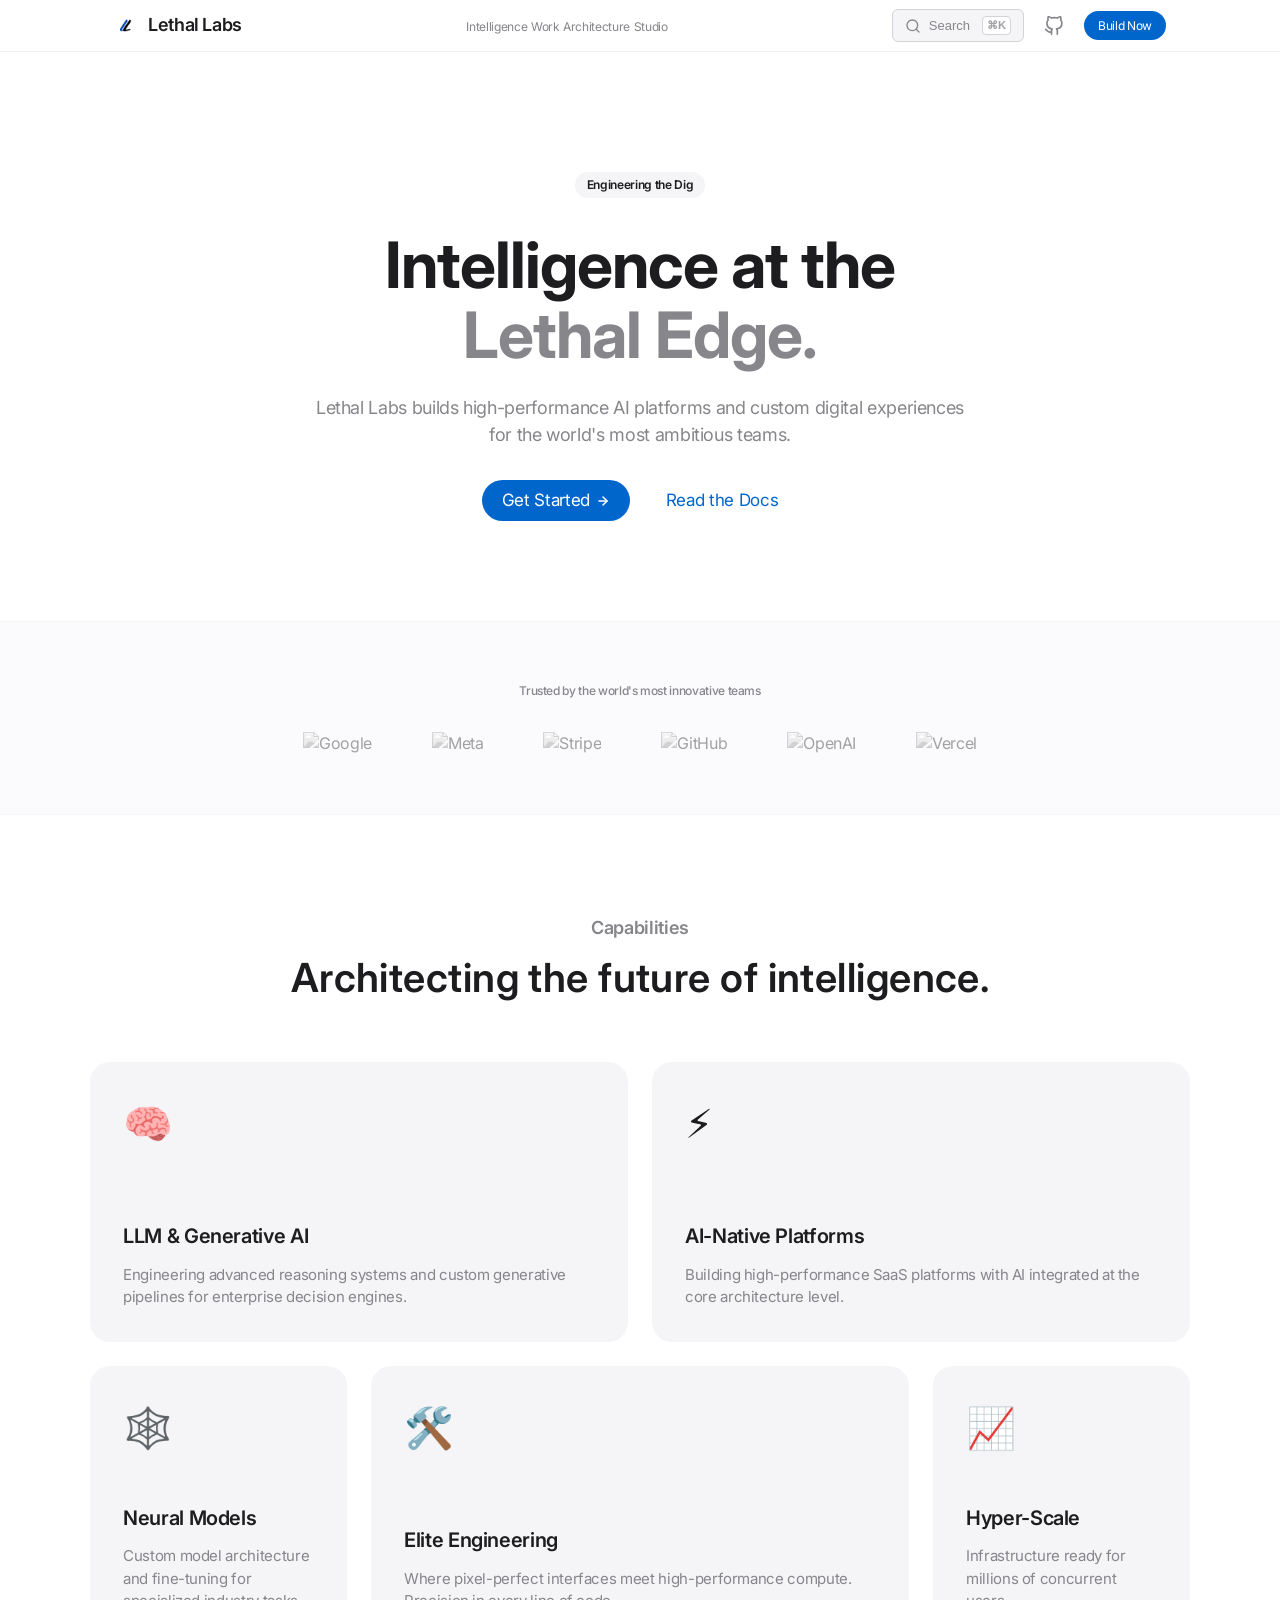
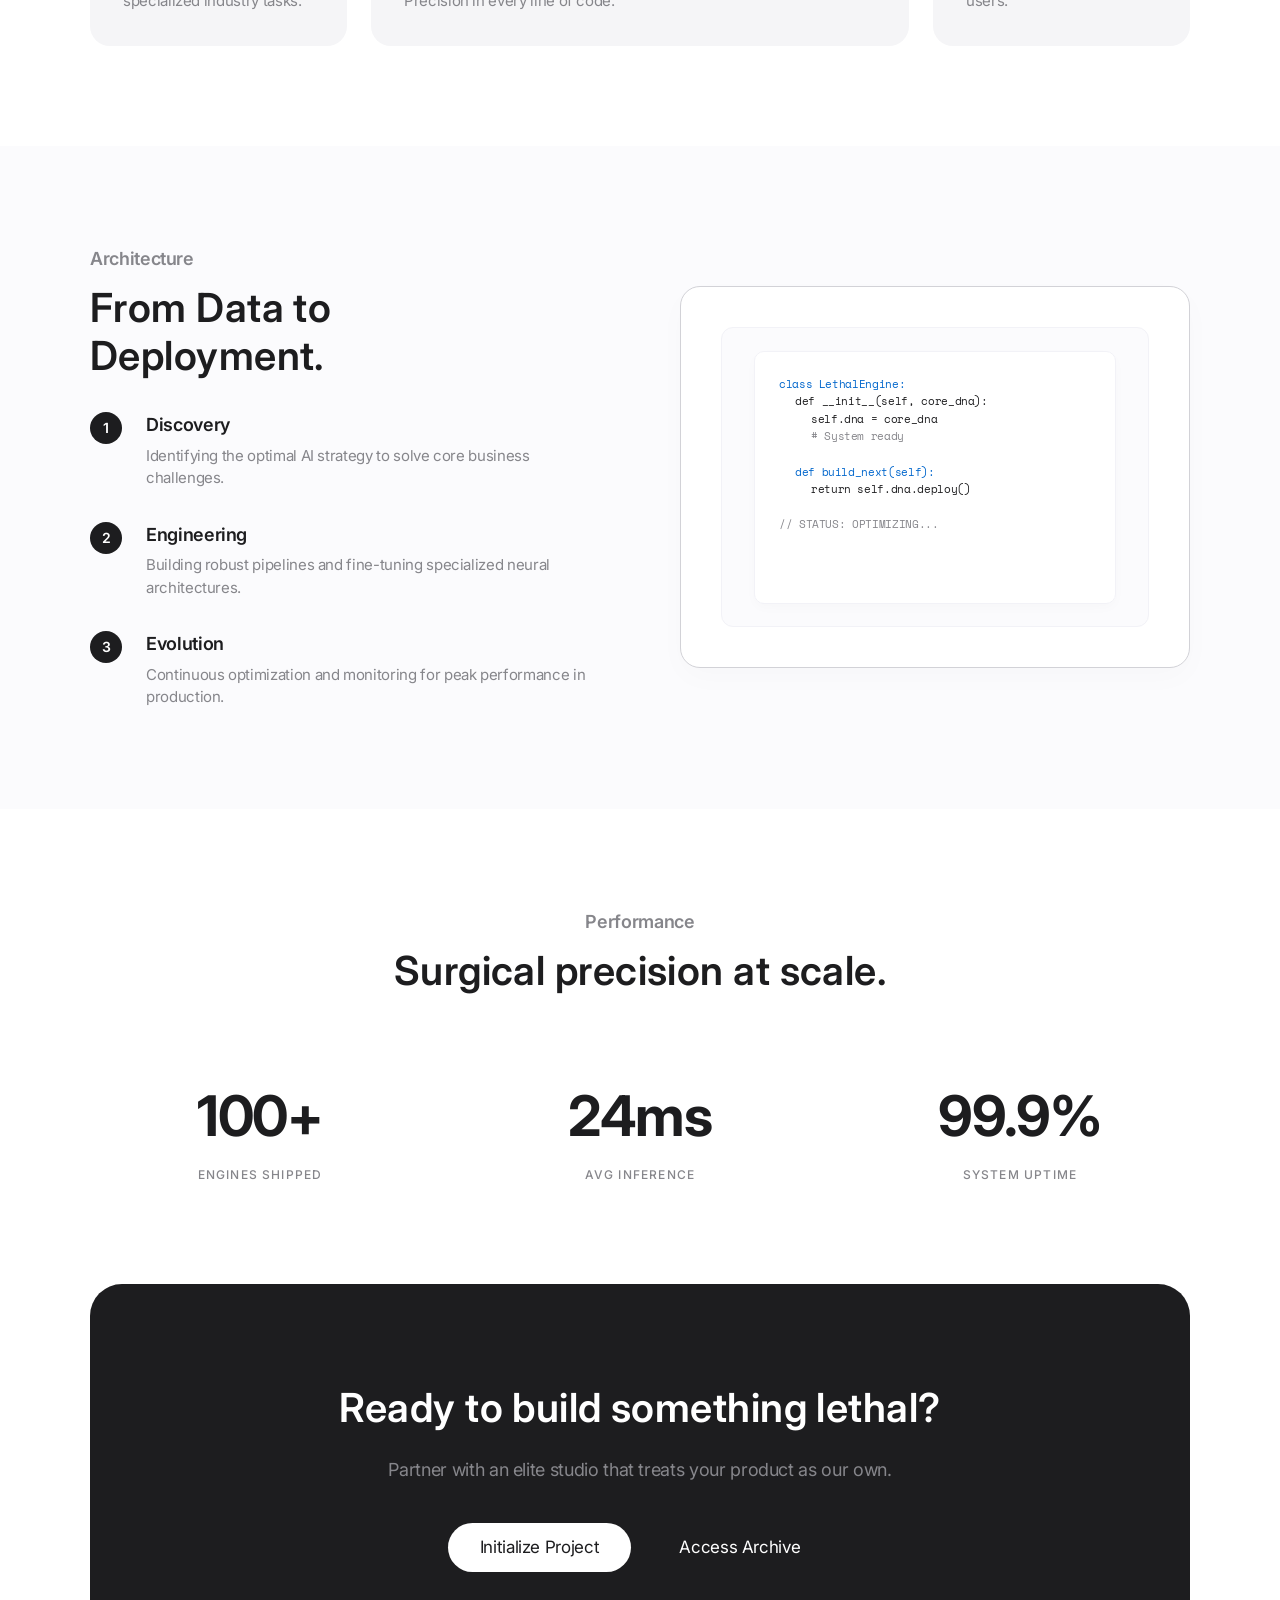
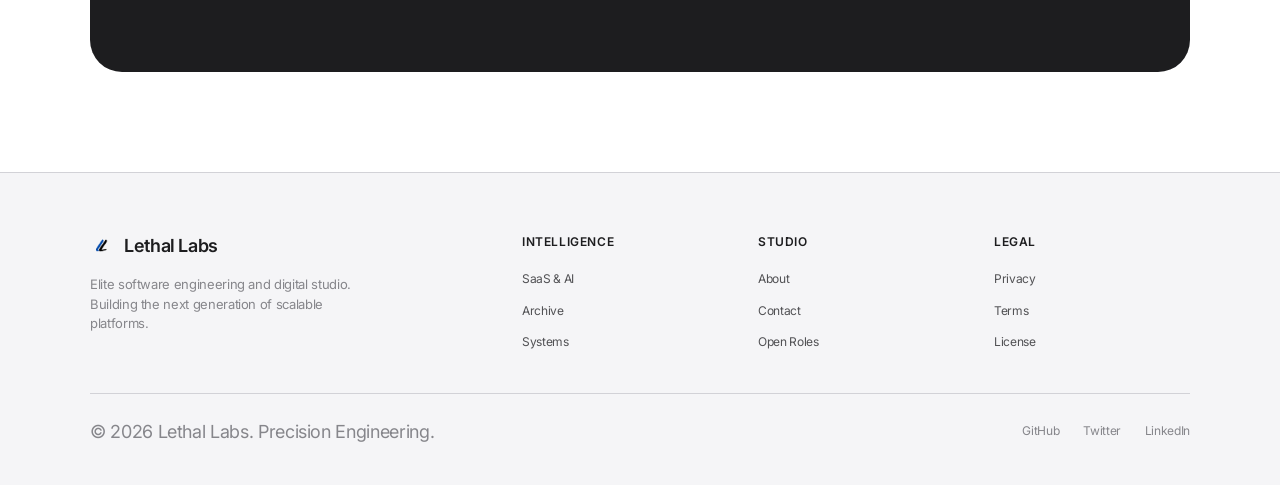
==== commit c4dee0a8: "new update search" ====
--- a/index.html
+++ b/index.html
@@ -31,6 +31,14 @@
       </div>
 
       <div class="nav-right">
+        <button class="search-shortcut" title="Search (⌘K)">
+          <svg width="16" height="16" viewBox="0 0 24 24" fill="none" stroke="currentColor" stroke-width="2" stroke-linecap="round" stroke-linejoin="round"><circle cx="11" cy="11" r="8"></circle><line x1="21" y1="21" x2="16.65" y2="16.65"></line></svg>
+          <span>Search</span>
+          <span class="shortcut-hint">⌘K</span>
+        </button>
+        <a href="https://github.com/openthot/lethallabs" target="_blank" class="nav-github" title="View Source on GitHub">
+          <svg width="20" height="20" viewBox="0 0 24 24" fill="none" stroke="currentColor" stroke-width="2" stroke-linecap="round" stroke-linejoin="round"><path d="M9 19c-5 1.5-5-2.5-7-3m14 6v-3.87a3.37 3.37 0 0 0-.94-2.61c3.14-.35 6.44-1.54 6.44-7A5.44 5.44 0 0 0 20 4.77 5.07 5.07 0 0 0 19.91 1S18.73.65 16 2.48a13.38 13.38 0 0 0-7 0C6.27.65 5.09 1 5.09 1A5.07 5.07 0 0 0 5 4.77a5.44 5.44 0 0 0-1.5 3.78c0 5.42 3.3 6.61 6.44 7A3.37 3.37 0 0 0 9 18.13V22"></path></svg>
+        </a>
         <a href="contact.html" class="btn btn-primary" style="padding: 6px 14px; font-size: 0.75rem;">Build Now</a>
       </div>
     </div>
--- a/styles.css
+++ b/styles.css
@@ -154,10 +154,165 @@
   height: 24px;
 }
 
-.nav-links {
-  display: flex;
-  gap: 32px;
-}
+.nav-right {
+  display: flex;
+  align-items: center;
+  gap: 20px;
+}
+
+/* Search Shortcut Header */
+.search-shortcut {
+  display: flex;
+  align-items: center;
+  gap: 8px;
+  padding: 6px 12px;
+  background: var(--bg-secondary);
+  border: 1px solid var(--border-subtle);
+  border-radius: 6px;
+  color: var(--text-secondary);
+  font-size: 0.8125rem;
+  cursor: pointer;
+  transition: var(--transition-smooth);
+}
+
+.search-shortcut:hover {
+  background: #fff;
+  border-color: var(--brand-primary);
+  color: var(--text-primary);
+}
+
+.shortcut-hint {
+  font-size: 0.7rem;
+  font-weight: 600;
+  color: var(--text-tertiary);
+  background: #fff;
+  padding: 2px 4px;
+  border-radius: 4px;
+  border: 1px solid var(--border-subtle);
+  margin-left: 4px;
+}
+
+/* Nav GitHub */
+.nav-github {
+  color: var(--text-secondary);
+  display: flex;
+  align-items: center;
+  transition: var(--transition-smooth);
+}
+
+.nav-github:hover {
+  color: var(--text-primary);
+  transform: translateY(-1px);
+}
+
+/* Search Overlay */
+.search-overlay {
+  position: fixed;
+  top: 0;
+  left: 0;
+  width: 100%;
+  height: 100%;
+  background: rgba(0, 0, 0, 0.4);
+  backdrop-filter: blur(8px);
+  z-index: 2000;
+  display: none;
+  justify-content: center;
+  padding-top: 100px;
+}
+
+.search-overlay.active {
+  display: flex;
+}
+
+.search-modal {
+  background: white;
+  width: 100%;
+  max-width: 600px;
+  height: fit-content;
+  max-height: 80vh;
+  border-radius: 12px;
+  box-shadow: 0 20px 40px rgba(0,0,0,0.1);
+  overflow: hidden;
+  display: flex;
+  flex-direction: column;
+}
+
+.search-header {
+  padding: 16px 20px;
+  border-bottom: 1px solid #f2f2f7;
+  display: flex;
+  align-items: center;
+  gap: 12px;
+}
+
+.search-header input {
+  flex: 1;
+  border: none;
+  font-size: 1.125rem;
+  color: #1d1d1f;
+  outline: none;
+  background: transparent;
+}
+
+.close-search {
+  font-size: 0.625rem;
+  font-weight: 700;
+  padding: 4px 8px;
+  background: #f2f2f7;
+  border: 1px solid #d2d2d7;
+  border-radius: 4px;
+  color: #86868b;
+  cursor: pointer;
+}
+
+.search-results {
+  padding: 12px;
+  overflow-y: auto;
+}
+
+.search-empty {
+  padding: 40px;
+  text-align: center;
+  color: #86868b;
+  font-size: 0.9375rem;
+}
+
+.search-result-item {
+  display: block;
+  padding: 12px 16px;
+  border-radius: 8px;
+  transition: background 0.2s ease;
+}
+
+.search-result-item:hover {
+  background: #f5f5f7;
+}
+
+.result-title {
+  font-weight: 600;
+  color: #1d1d1f;
+  font-size: 0.9375rem;
+  margin-bottom: 2px;
+}
+
+.result-url {
+  font-size: 0.75rem;
+  color: #86868b;
+}
+
+/* Responsive */
+@media (max-width: 768px) {
+  .search-shortcut span {
+    display: none;
+  }
+  .search-shortcut {
+    padding: 8px;
+  }
+  .nav-right {
+    gap: 12px;
+  }
+}
+
 
 .nav-links a {
   font-size: 0.75rem;
